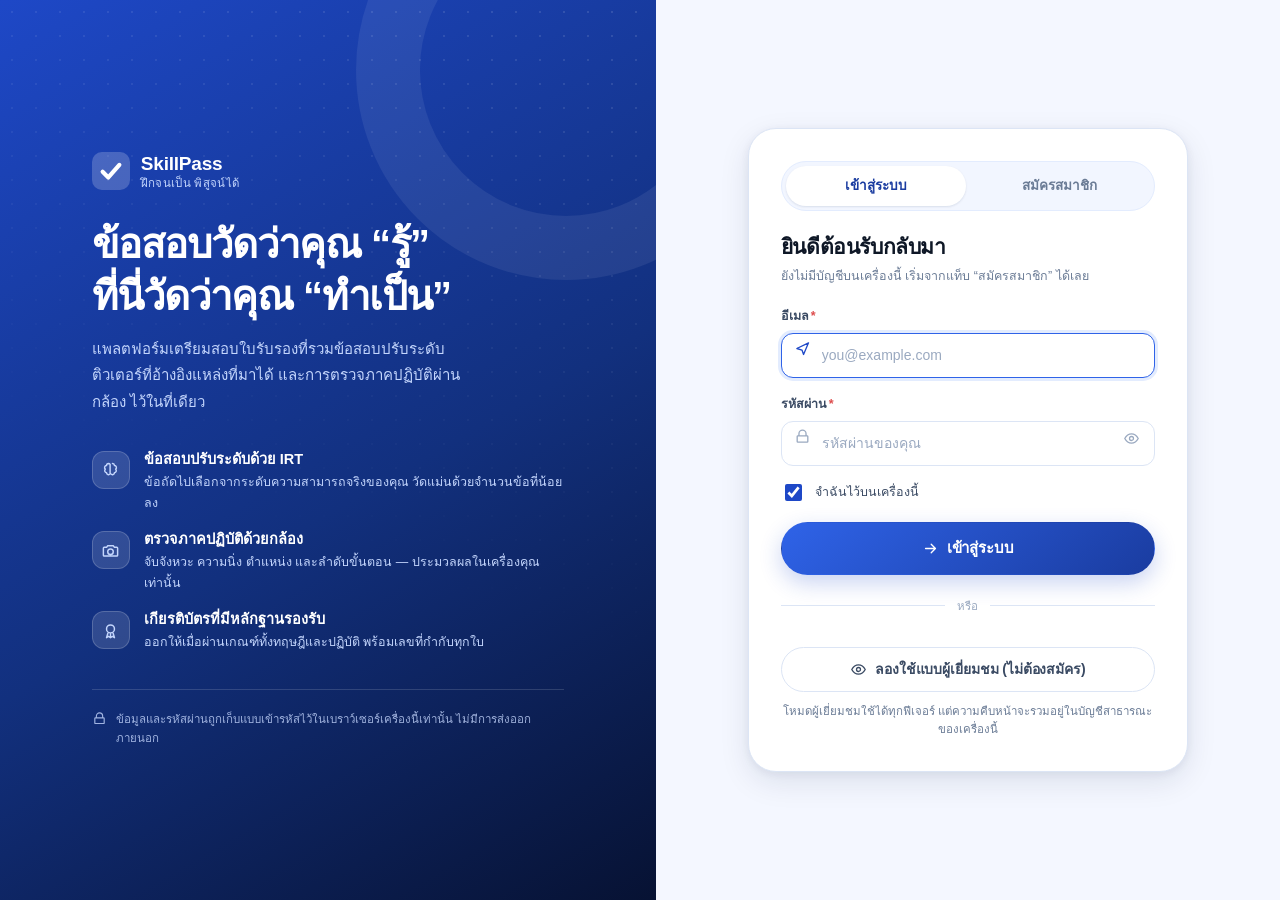
==== index.html @ 14d0b8a8 "SkillPass — แพลตฟอร์มเตรียมสอบใบรับรองมาตรฐานฝีมือแรงงาน ต้นแบบที่รันได้ทั้งระบบโดยไม่มี dependency " ====
<!DOCTYPE html>
<html lang="th">
<head>
<meta charset="utf-8">
<meta name="viewport" content="width=device-width, initial-scale=1, viewport-fit=cover">
<meta name="theme-color" content="#1E48C7">
<title>SkillPass — ฝึกจนเป็น พิสูจน์ได้</title>
<link rel="stylesheet" href="css/theme.css">
<link rel="stylesheet" href="css/components.css">
<link rel="icon" href="data:image/svg+xml,<svg xmlns='http://www.w3.org/2000/svg' viewBox='0 0 100 100'><rect width='100' height='100' rx='24' fill='%231E48C7'/><path d='M30 52l14 14 26-30' stroke='white' stroke-width='11' fill='none' stroke-linecap='round' stroke-linejoin='round'/></svg>">
</head>
<body>

<!-- ========== หน้าเข้าสู่ระบบ / สมัครสมาชิก (นอก app shell) ========== -->
<div id="auth-root" hidden></div>

<div id="app-shell" hidden>

  <!-- ========== Sidebar (desktop) ========== -->
  <aside id="sidebar">
    <div class="brand">
      <div class="brand-mark" aria-hidden="true">
        <svg viewBox="0 0 100 100"><rect width="100" height="100" rx="26" fill="currentColor"/><path d="M28 52l15 15 29-33" stroke="#fff" stroke-width="11" fill="none" stroke-linecap="round" stroke-linejoin="round"/></svg>
      </div>
      <div class="brand-text">
        <strong>SkillPass</strong>
        <span>ฝึกจนเป็น พิสูจน์ได้</span>
      </div>
    </div>

    <nav id="main-nav" aria-label="เมนูหลัก"></nav>

    <div class="sidebar-foot">
      <div id="role-switch" class="role-switch" role="group" aria-label="สลับมุมมอง"></div>
      <p class="sidebar-note">Prototype · ข้อมูลเก็บในเครื่องคุณเท่านั้น</p>
    </div>
  </aside>

  <!-- ========== Main ========== -->
  <div id="main-col">
    <header id="topbar">
      <button id="menu-btn" class="icon-btn" aria-label="เมนู">
        <svg viewBox="0 0 24 24" width="22" height="22"><path d="M4 7h16M4 12h16M4 17h16" stroke="currentColor" stroke-width="2" stroke-linecap="round"/></svg>
      </button>
      <div id="topbar-title">
        <h1 id="page-title">หน้าแรก</h1>
        <p id="page-sub"></p>
      </div>
      <div id="topbar-stats" class="topbar-stats"></div>

      <button id="ai-status" class="ai-status" data-state="checking" type="button"
        aria-label="กำลังตรวจสถานะ AI" title="คลิกเพื่อตรวจสถานะ AI ใหม่">
        <span class="ai-status-dot"></span>
        <span class="ai-status-label">กำลังตรวจ AI</span>
      </button>

      <div id="user-wrap">
        <button id="user-btn" aria-haspopup="menu" aria-expanded="false" aria-label="เมนูบัญชีผู้ใช้"></button>
        <div id="user-menu" role="menu"></div>
      </div>
    </header>

    <main id="view" tabindex="-1"></main>
  </div>

  <!-- ========== Bottom nav (mobile) ========== -->
  <nav id="bottom-nav" aria-label="เมนูหลัก (มือถือ)"></nav>

  <div id="scrim" hidden></div>
</div>

<div id="toast-host" aria-live="polite"></div>
<div id="modal-host"></div>

<!-- ตาข่ายรองรับ: ถ้าโมดูลโหลดไม่ได้ (เปิดผ่าน file:// หรือมี error ตอนบูต)
     ทั้ง shell และหน้าเข้าสู่ระบบจะถูกซ่อนอยู่ ผู้ใช้จะเห็นหน้าขาวโดยไม่รู้สาเหตุ -->
<div id="boot-error" hidden>
  <div>
    <h1>เปิดแอปไม่สำเร็จ</h1>
    <p id="boot-error-msg"></p>
    <p class="hint" id="boot-error-hint"></p>
    <button id="boot-retry" type="button">ลองใหม่</button>
  </div>
</div>
<script>
(function(){
  var shown = false;

  /* สาเหตุที่ทำให้จอนี้ขึ้นมีหลายแบบ และแก้คนละวิธี จึงต้องแยกให้ผู้ใช้รู้ว่าต้องทำอะไร
     - เปิดผ่าน file://  → ต้องเปิดผ่านเซิร์ฟเวอร์
     - เปิดผ่าน http(s) แต่โหลดไฟล์ไม่ได้ → เซิร์ฟเวอร์ปิด หรือลิงก์แชร์หมดอายุ
       (URL ของ Cloudflare quick tunnel เปลี่ยนใหม่ทุกครั้งที่เปิด ลิงก์เดิมจะตาย)   */
  function hintFor(){
    if (location.protocol === 'file:')
      return 'แอปนี้ใช้ ES modules จึงต้องเปิดผ่านเซิร์ฟเวอร์ ไม่ใช่ดับเบิลคลิกไฟล์ ' +
             '— รัน python serve.py ในโฟลเดอร์โปรเจกต์ แล้วเปิดลิงก์ที่ขึ้นในหน้าต่างคำสั่ง';

    if (/trycloudflare\.com$/.test(location.hostname))
      return 'ลิงก์แชร์นี้อาจหมดอายุแล้ว — URL ของ quick tunnel จะเปลี่ยนใหม่ทุกครั้งที่เปิดเซิร์ฟเวอร์ ' +
             'ขอลิงก์ใหม่จากผู้ที่แชร์ให้ หรือถ้าเป็นเครื่องคุณเอง ให้รัน start-shared.ps1 อีกครั้ง';

    return 'ต่อกับเซิร์ฟเวอร์ไม่ได้ — ตรวจว่า python serve.py ยังรันอยู่ ' +
           'แล้วกดลองใหม่ (ถ้าเพิ่งรีสตาร์ทเซิร์ฟเวอร์ รอสักครู่ก่อน)';
  }

  function fail(msg){
    if (shown) return;
    shown = true;
    document.getElementById('boot-error-msg').textContent = msg || '';
    document.getElementById('boot-error-hint').textContent = hintFor();
    document.getElementById('boot-error').hidden = false;
  }

  document.getElementById('boot-retry').addEventListener('click', function(){
    location.reload();
  });

  window.addEventListener('error', function(e){
    if (e.target && e.target.tagName === 'SCRIPT') fail('โหลดไฟล์สคริปต์ไม่สำเร็จ');
    else if (e.message) fail(e.message);
  }, true);

  window.addEventListener('DOMContentLoaded', function(){
    setTimeout(function(){
      var shell = document.getElementById('app-shell');
      var auth  = document.getElementById('auth-root');
      if (shell.hidden && auth.hidden) fail('แอปไม่ตอบสนองภายในเวลาที่กำหนด');
    }, 2500);
  });
})();
</script>

<script type="module" src="js/app.js"></script>
</body>
</html>
---- css/theme.css ----
/* ============================================================
   SkillPass — theme.css
   Design tokens, reset, app shell, navigation, responsive rules.
   โทน: ฟ้า–ขาว (blue / white)
   ============================================================ */

:root{
  /* --- Brand blues --- */
  --blue-950:#071233;
  --blue-900:#0B1F52;
  --blue-800:#12307E;
  --blue-700:#1A3CA0;
  --blue-600:#1E48C7;   /* brand primary */
  --blue-500:#2F63E8;
  --blue-400:#5B8CF5;
  --blue-300:#93B4FA;
  --blue-200:#C4D6FD;
  --blue-100:#E3ECFE;
  --blue-50: #F2F6FF;

  /* --- Neutrals --- */
  --ink:   #0E1726;
  --ink-2: #3A4A63;
  --ink-3: #6B7C96;
  --ink-4: #9AA9C0;
  --line:  #DCE5F5;
  --line-soft:#EDF2FC;
  --surface:#FFFFFF;
  --surface-2:#F8FAFF;
  --bg:    #F4F7FF;

  /* --- Semantic --- */
  --cyan:  #0AA2C0;
  --cyan-soft:#E2F7FC;
  --ok:    #10A37F;
  --ok-soft:#E3F7F1;
  --warn:  #DE8C1F;
  --warn-soft:#FDF2E0;
  --bad:   #DD4B4B;
  --bad-soft:#FDECEC;
  --violet:#6A52D6;
  --violet-soft:#EEEAFC;

  /* --- Shape & depth --- */
  --r-xs:8px; --r-sm:12px; --r-md:16px; --r-lg:22px; --r-xl:28px; --r-pill:999px;
  --sh-1: 0 1px 2px rgba(14,32,73,.06), 0 1px 3px rgba(14,32,73,.05);
  --sh-2: 0 2px 6px rgba(14,32,73,.06), 0 8px 20px rgba(14,32,73,.06);
  --sh-3: 0 10px 30px rgba(14,32,73,.10), 0 2px 8px rgba(14,32,73,.06);
  --sh-blue: 0 8px 22px rgba(30,72,199,.24);

  /* --- Layout --- */
  --sidebar-w: 268px;
  --topbar-h: 68px;
  --bottomnav-h: 62px;
  --pad: clamp(16px, 3.2vw, 32px);

  /* --- Type --- */
  --font: "IBM Plex Sans Thai", "Noto Sans Thai", "Leelawadee UI", "Sarabun",
          -apple-system, BlinkMacSystemFont, "Segoe UI", Roboto, sans-serif;
  --font-num: "SF Mono", "JetBrains Mono", "Cascadia Mono", Consolas, monospace;
}

/* ------------------------------------------------------------ reset */
*,*::before,*::after{box-sizing:border-box}
html,body{height:100%}
body{
  margin:0;
  font-family:var(--font);
  font-size:15px;
  line-height:1.62;
  color:var(--ink);
  background:var(--bg);
  -webkit-font-smoothing:antialiased;
  -webkit-tap-highlight-color:transparent;
  overscroll-behavior-y:none;
}
h1,h2,h3,h4,p,ul,ol,figure{margin:0}
ul,ol{padding:0;list-style:none}
button,input,select,textarea{font:inherit;color:inherit}
button{cursor:pointer;background:none;border:0;padding:0}
a{color:var(--blue-600);text-decoration:none}
a:hover{text-decoration:underline}
img,svg,video,canvas{display:block;max-width:100%}

/* ตาข่ายรองรับสำหรับไอคอน: icon() สร้าง <svg viewBox="0 0 24 24"> โดยไม่ใส่ width/height
   ถ้าที่ใดลืมกำหนดขนาด SVG จะยืดเต็มพื้นที่ (เคยทำให้ลูกศรในการ์ด "สิ่งที่ควรทำต่อ"
   บานจนดันข้อความเหลือบรรทัดละคำ) — ประกาศไว้ต้นไฟล์เพื่อให้กฎเฉพาะที่ตามมาทับได้ */
svg[viewBox="0 0 24 24"]{width:20px;height:20px;flex:none}
:focus-visible{outline:3px solid var(--blue-300);outline-offset:2px;border-radius:6px}
::selection{background:var(--blue-200)}

/* thin scrollbars */
*::-webkit-scrollbar{width:10px;height:10px}
*::-webkit-scrollbar-thumb{background:var(--blue-200);border-radius:99px;border:3px solid transparent;background-clip:content-box}
*::-webkit-scrollbar-thumb:hover{background:var(--blue-300);background-clip:content-box}
*::-webkit-scrollbar-track{background:transparent}

/* ------------------------------------------------------------ shell */
#app-shell{
  display:grid;
  grid-template-columns:var(--sidebar-w) 1fr;
  min-height:100dvh;
}
#app-shell[hidden]{display:none}   /* [hidden] แพ้ display:grid ถ้าไม่ประกาศทับ */

/* ---------- sidebar ---------- */
#sidebar{
  position:sticky; top:0; height:100dvh;
  display:flex; flex-direction:column;
  background:linear-gradient(178deg,var(--blue-700) 0%,var(--blue-800) 48%,var(--blue-900) 100%);
  color:#fff;
  padding:20px 14px 16px;
  /* ต้องสูงกว่า #bottom-nav (45) ไม่งั้นบนมือถือแถบล่างจะทับส่วนท้ายของลิ้นชัก
     ซึ่งเป็นที่อยู่ของปุ่มสลับ ผู้เรียน/ครู จนกดไม่ได้ */
  z-index:50;
}
#sidebar::after{ /* subtle dotted texture like the deck */
  content:""; position:absolute; inset:0; pointer-events:none; opacity:.16;
  background-image:radial-gradient(rgba(255,255,255,.55) 1px, transparent 1px);
  background-size:22px 22px;
  mask-image:linear-gradient(200deg,#000 0%,transparent 46%);
  -webkit-mask-image:linear-gradient(200deg,#000 0%,transparent 46%);
}
.brand{display:flex;align-items:center;gap:11px;padding:6px 10px 22px;position:relative;z-index:1}
.brand-mark{width:38px;height:38px;color:rgba(255,255,255,.16);flex:none}
.brand-mark svg{width:100%;height:100%}
.brand-text{display:flex;flex-direction:column;line-height:1.25}
.brand-text strong{font-size:19px;letter-spacing:-.2px}
.brand-text span{font-size:11.5px;color:var(--blue-200);letter-spacing:.3px}

#main-nav{display:flex;flex-direction:column;gap:2px;overflow-y:auto;flex:1;position:relative;z-index:1}
.nav-group{font-size:10.5px;letter-spacing:1.1px;text-transform:uppercase;color:rgba(196,214,253,.72);padding:16px 12px 6px;font-weight:600}
.nav-item{
  display:flex;align-items:center;gap:11px;
  padding:9.5px 12px;border-radius:var(--r-sm);
  color:rgba(255,255,255,.82);font-size:14.5px;font-weight:500;
  transition:background .14s ease,color .14s ease;
  text-align:left;width:100%;
}
.nav-item:hover{background:rgba(255,255,255,.09);color:#fff;text-decoration:none}
.nav-item[aria-current="page"]{background:#fff;color:var(--blue-700);font-weight:600;box-shadow:var(--sh-2)}
.nav-item svg{width:19px;height:19px;flex:none;opacity:.92}
.nav-item .nav-badge{
  margin-left:auto;font-size:10.5px;font-weight:700;padding:1px 7px;border-radius:var(--r-pill);
  background:var(--cyan);color:#04333d;letter-spacing:.2px;
}
.nav-item[aria-current="page"] .nav-badge{background:var(--blue-100);color:var(--blue-700)}

.sidebar-foot{
  position:relative;z-index:1;padding-top:12px;margin-top:8px;
  padding-bottom:env(safe-area-inset-bottom);
  border-top:1px solid rgba(255,255,255,.14);
}
.role-switch{display:flex;background:rgba(255,255,255,.12);border-radius:var(--r-pill);padding:3px;gap:2px}
.role-switch button{
  flex:1;padding:6px 8px;border-radius:var(--r-pill);font-size:12.5px;font-weight:600;
  color:rgba(255,255,255,.78);transition:.15s;
}
.role-switch button[aria-pressed="true"]{background:#fff;color:var(--blue-700)}
.sidebar-note{font-size:10.5px;color:rgba(196,214,253,.66);text-align:center;padding-top:10px;line-height:1.5}

/* ---------- main column ---------- */
#main-col{display:flex;flex-direction:column;min-width:0}

#topbar{
  position:sticky;top:0;z-index:30;
  min-height:var(--topbar-h);
  display:flex;align-items:center;gap:14px;
  padding:12px var(--pad);
  background:rgba(255,255,255,.86);
  backdrop-filter:saturate(180%) blur(14px);
  -webkit-backdrop-filter:saturate(180%) blur(14px);
  border-bottom:1px solid var(--line);
}
#topbar-title{min-width:0;flex:1}
#page-title{font-size:clamp(18px,2.4vw,23px);font-weight:700;letter-spacing:-.3px;line-height:1.3;
  white-space:nowrap;overflow:hidden;text-overflow:ellipsis}
#page-sub{font-size:12.5px;color:var(--ink-3);line-height:1.35;
  white-space:nowrap;overflow:hidden;text-overflow:ellipsis}
#page-sub:empty{display:none}

.topbar-stats{display:flex;align-items:center;gap:8px;flex:none}
.stat-chip{
  display:flex;align-items:center;gap:6px;
  padding:6px 12px;border-radius:var(--r-pill);
  background:var(--blue-50);border:1px solid var(--blue-100);
  font-size:13px;font-weight:600;color:var(--blue-700);white-space:nowrap;
}
.stat-chip svg{width:15px;height:15px}
.stat-chip.flame{background:var(--warn-soft);border-color:#F6E0BD;color:#9A5E08}
.stat-chip.xp{background:var(--violet-soft);border-color:#DCD4F8;color:#4A35A8}

.ai-status{
  display:flex;align-items:center;gap:7px;flex:none;
  padding:6px 11px;border:1px solid var(--line);border-radius:var(--r-pill);
  background:var(--surface);color:var(--ink-3);font-size:12px;font-weight:700;
  white-space:nowrap;transition:.16s;
}
.ai-status:hover{border-color:var(--blue-300);background:var(--blue-50)}
.ai-status:disabled{cursor:wait;opacity:.72}
.ai-status-dot{width:8px;height:8px;border-radius:50%;background:var(--ink-4);box-shadow:0 0 0 3px var(--surface-2)}
.ai-status[data-state="ready"]{color:#08765B;border-color:#BFE9DC;background:var(--ok-soft)}
.ai-status[data-state="ready"] .ai-status-dot{background:var(--ok);box-shadow:0 0 0 3px rgba(18,168,129,.14)}
.ai-status[data-state="local"]{color:#8A5A10;border-color:#F0DBB8;background:var(--warn-soft)}
.ai-status[data-state="local"] .ai-status-dot{background:var(--warn);box-shadow:0 0 0 3px rgba(216,145,31,.14)}
.ai-status[data-state="checking"] .ai-status-dot{animation:pulse 1.25s infinite}

.icon-btn{
  width:40px;height:40px;flex:none;display:none;place-items:center;
  border-radius:var(--r-sm);color:var(--ink-2);
}
.icon-btn:hover{background:var(--blue-50);color:var(--blue-600)}

/* ---------- user menu ---------- */
#user-wrap{position:relative;flex:none}
#user-btn{
  display:flex;align-items:center;gap:8px;padding:4px 10px 4px 4px;
  border-radius:var(--r-pill);border:1px solid var(--line);background:var(--surface);
  color:var(--ink);font-size:13.5px;font-weight:600;transition:.15s;max-width:210px;
}
#user-btn:hover{border-color:var(--blue-300);background:var(--blue-50)}
#user-btn .ub-name{overflow:hidden;text-overflow:ellipsis;white-space:nowrap}
#user-btn svg{width:15px;height:15px;color:var(--ink-4);flex:none}
#user-btn .avatar{flex:none}
#user-wrap[data-open] #user-btn{border-color:var(--blue-500);background:var(--blue-50)}

#user-menu{
  position:absolute;right:0;top:calc(100% + 8px);width:262px;z-index:60;
  background:var(--surface);border:1px solid var(--line);border-radius:var(--r-md);
  box-shadow:var(--sh-3);padding:7px;
  opacity:0;visibility:hidden;transform:translateY(-6px);
  transition:opacity .16s ease,transform .16s ease,visibility .16s;
}
#user-wrap[data-open] #user-menu{opacity:1;visibility:visible;transform:none}
.um-head{display:flex;align-items:center;gap:11px;padding:10px 11px 12px;border-bottom:1px solid var(--line-soft);margin-bottom:6px}
.um-head b{display:block;font-size:14px;line-height:1.35;overflow:hidden;text-overflow:ellipsis;white-space:nowrap}
.um-head span{display:block;font-size:11.5px;color:var(--ink-3);overflow:hidden;text-overflow:ellipsis;white-space:nowrap}
.um-item{
  display:flex;align-items:center;gap:10px;width:100%;text-align:left;
  padding:9px 11px;border-radius:var(--r-sm);
  font-size:13.5px;font-weight:500;color:var(--ink-2);transition:.13s;
}
.um-item:hover{background:var(--blue-50);color:var(--blue-700);text-decoration:none}
.um-item svg{width:17px;height:17px;flex:none;opacity:.8}
.um-item.danger{color:var(--bad)}
.um-item.danger:hover{background:var(--bad-soft);color:#B32B2B}
.um-count{margin-left:auto;font-size:11px;font-weight:700;padding:1px 8px;border-radius:var(--r-pill);
  background:var(--blue-100);color:var(--blue-700)}
.um-sep{height:1px;background:var(--line-soft);margin:6px 4px}

/* ============================================================
   หน้าเข้าสู่ระบบ / สมัครสมาชิก
   ============================================================ */
#auth-root[hidden]{display:none}
.auth-wrap{
  display:grid;grid-template-columns:minmax(0,1.05fr) minmax(0,1fr);
  min-height:100dvh;background:var(--bg);
}

.auth-brand{
  position:relative;overflow:hidden;color:#fff;display:flex;align-items:center;
  background:linear-gradient(150deg,var(--blue-600) 0%,var(--blue-800) 55%,var(--blue-950) 100%);
}
.auth-brand::before{
  content:"";position:absolute;right:-120px;top:-140px;width:420px;height:420px;border-radius:50%;
  border:64px solid rgba(255,255,255,.07);
}
.auth-brand::after{
  content:"";position:absolute;inset:0;pointer-events:none;opacity:.2;
  background-image:radial-gradient(rgba(255,255,255,.6) 1px,transparent 1px);
  background-size:24px 24px;
  mask-image:linear-gradient(200deg,#000 0%,transparent 60%);
  -webkit-mask-image:linear-gradient(200deg,#000 0%,transparent 60%);
}
.auth-brand-inner{position:relative;z-index:1;padding:clamp(32px,5vw,64px);max-width:600px;margin-inline:auto;width:100%}
.auth-brand .brand-mark{color:rgba(255,255,255,.2)}
.auth-brand h1{font-size:clamp(26px,3.4vw,40px);font-weight:700;letter-spacing:-1px;line-height:1.3}
.auth-lead{color:var(--blue-200);font-size:15px;line-height:1.75;margin-top:14px;max-width:46ch}

.auth-points{display:flex;flex-direction:column;gap:16px;margin-top:34px}
.auth-points li{display:flex;gap:14px;align-items:flex-start}
.auth-points .ap-ico{
  width:38px;height:38px;flex:none;border-radius:12px;display:grid;place-items:center;
  background:rgba(255,255,255,.13);border:1px solid rgba(255,255,255,.18);
}
.auth-points .ap-ico svg{width:19px;height:19px}
.auth-points b{display:block;font-size:14.5px;font-weight:600;line-height:1.45}
.auth-points span{display:block;font-size:12.5px;color:var(--blue-200);line-height:1.65;margin-top:2px}
.auth-foot{
  display:flex;gap:9px;align-items:flex-start;margin-top:36px;padding-top:20px;
  border-top:1px solid rgba(255,255,255,.14);
  font-size:11.5px;color:rgba(196,214,253,.8);line-height:1.65;
}
.auth-foot svg{width:15px;height:15px;flex:none;margin-top:1px}

.auth-panel{display:grid;place-items:center;padding:clamp(24px,4vw,48px) clamp(18px,4vw,44px);overflow-y:auto}
.auth-card{
  width:min(440px,100%);background:var(--surface);border:1px solid var(--line);
  border-radius:var(--r-xl);box-shadow:var(--sh-3);padding:clamp(22px,3vw,32px);
}
.auth-tabs{display:flex;background:var(--blue-50);border:1px solid var(--blue-100);border-radius:var(--r-pill);padding:4px;gap:3px;margin-bottom:22px}
.auth-tabs button{
  flex:1;padding:9px 10px;border-radius:var(--r-pill);
  font-size:13.5px;font-weight:600;color:var(--ink-3);transition:.16s;
}
.auth-tabs button[aria-selected="true"]{background:var(--surface);color:var(--blue-700);box-shadow:var(--sh-1)}
.auth-card h2{font-size:21px;font-weight:700;letter-spacing:-.4px;line-height:1.35}
.auth-sub{font-size:12.5px;color:var(--ink-3);line-height:1.6;margin:5px 0 20px}
.auth-error{
  display:flex;align-items:center;gap:8px;margin:14px 0 0;padding:10px 14px;
  background:var(--bad-soft);border:1px solid #F6D0D0;border-radius:var(--r-sm);
  color:#B32B2B;font-size:12.5px;font-weight:600;line-height:1.55;
  animation:viewIn .2s ease;
}
.auth-error[hidden]{display:none}
.auth-card .btn-block{margin-top:18px}
.auth-or{display:flex;align-items:center;gap:12px;margin:22px 0 14px;color:var(--ink-4);font-size:11.5px}
.auth-or::before,.auth-or::after{content:"";flex:1;height:1px;background:var(--line)}

@media (max-width: 900px){
  .auth-wrap{grid-template-columns:1fr}
  .auth-brand{min-height:auto}
  .auth-brand-inner{padding:30px 24px 34px}
  .auth-brand h1{font-size:26px}
  .auth-points{gap:12px;margin-top:24px}
  .auth-points li:nth-child(n+3){display:none}
  .auth-foot{margin-top:24px;padding-top:16px}
  .auth-panel{padding:24px 18px 44px}
}
@media (max-width: 560px){
  .auth-lead{font-size:13.5px}
  .auth-points{display:none}
  .auth-card{border:0;box-shadow:none;padding:22px 4px;background:transparent}
}

#view{
  flex:1;padding:var(--pad);
  padding-bottom:calc(var(--pad) + env(safe-area-inset-bottom));
  max-width:1240px;width:100%;margin:0 auto;
  animation:viewIn .26s cubic-bezier(.2,.7,.3,1);
}
@keyframes viewIn{from{opacity:0;transform:translateY(8px)}to{opacity:1;transform:none}}

/* ---------- bottom nav (mobile) ---------- */
#bottom-nav{
  display:none;
  position:fixed;left:0;right:0;bottom:0;z-index:45;
  height:calc(var(--bottomnav-h) + env(safe-area-inset-bottom));
  padding-bottom:env(safe-area-inset-bottom);
  background:rgba(255,255,255,.94);
  backdrop-filter:saturate(180%) blur(16px);
  -webkit-backdrop-filter:saturate(180%) blur(16px);
  border-top:1px solid var(--line);
}
#bottom-nav .bn-row{display:flex;height:var(--bottomnav-h)}
.bn-item{
  flex:1;min-width:0;display:flex;flex-direction:column;align-items:center;justify-content:center;gap:3px;
  color:var(--ink-4);font-size:10.5px;font-weight:600;position:relative;padding:0 3px;
}
.bn-item:hover{text-decoration:none}
/* ป้ายยาว (เช่น "เกียรติบัตร") ต้องไม่ดันช่องอื่นให้แคบลง */
.bn-item span{max-width:100%;overflow:hidden;text-overflow:ellipsis;white-space:nowrap}
.bn-item svg{width:22px;height:22px}
@media (max-width:380px){.bn-item{font-size:9.5px;letter-spacing:-.2px}}
.bn-item[aria-current="page"]{color:var(--blue-600)}
.bn-item[aria-current="page"]::before{
  content:"";position:absolute;top:0;left:50%;transform:translateX(-50%);
  width:26px;height:3px;border-radius:0 0 4px 4px;background:var(--blue-600);
}
.bn-item.bn-accent svg{
  width:40px;height:40px;padding:9px;border-radius:14px;margin-top:-14px;
  background:linear-gradient(140deg,var(--blue-500),var(--blue-700));
  color:#fff;box-shadow:var(--sh-blue);
}
.bn-item.bn-accent[aria-current="page"]::before{display:none}

/* ฉากหลังต้องคลุมแถบล่างด้วย ไม่งั้นเปิดลิ้นชักอยู่แต่ยังกดเมนูล่างทะลุได้ */
#scrim{
  position:fixed;inset:0;z-index:47;background:rgba(7,18,51,.42);
  backdrop-filter:blur(2px);animation:fade .2s ease;
}
@keyframes fade{from{opacity:0}to{opacity:1}}

/* ============================================================
   RESPONSIVE
   ============================================================ */
@media (max-width: 1000px){
  #app-shell{grid-template-columns:1fr}
  #sidebar{
    position:fixed;left:0;top:0;width:min(84vw,300px);
    transform:translateX(-102%);transition:transform .26s cubic-bezier(.2,.7,.3,1);
    box-shadow:var(--sh-3);
  }
  #app-shell[data-drawer="open"] #sidebar{transform:none}
  .icon-btn{display:grid}
  #bottom-nav{display:block}
  #view{padding-bottom:calc(var(--bottomnav-h) + 24px + env(safe-area-inset-bottom))}
  .topbar-stats .stat-chip span.lbl{display:none}
  .topbar-stats .stat-chip{padding:6px 10px}
}
@media (max-width: 860px){
  #user-btn .ub-name{display:none}
  #user-btn{padding:4px;gap:2px}
  #user-btn svg{display:none}
}
@media (max-width: 560px){
  body{font-size:14.5px}
  #topbar{padding:10px 16px;gap:10px}
  .topbar-stats .stat-chip.xp{display:none}
  .ai-status{padding:9px}
  .ai-status-label{display:none}
  #user-menu{width:min(272px,calc(100vw - 32px))}
}
@media (max-width: 420px){
  .topbar-stats .stat-chip:not(.flame){display:none}
}

@media (prefers-reduced-motion: reduce){
  *,*::before,*::after{animation-duration:.001ms !important;transition-duration:.001ms !important}
}

/* utility */
.u-hide{display:none !important}
.sr-only{position:absolute;width:1px;height:1px;padding:0;margin:-1px;overflow:hidden;clip:rect(0 0 0 0);white-space:nowrap;border:0}
---- css/components.css ----
/* ============================================================
   SkillPass — components.css
   Cards, buttons, charts, exam UI, camera lab, tutor, tables.
   ============================================================ */

/* ------------------------------------------------------------ primitives */
.card{
  background:var(--surface);
  border:1px solid var(--line);
  border-radius:var(--r-lg);
  box-shadow:var(--sh-1);
  padding:20px;
}
.card.pad-lg{padding:26px}
.card.flush{padding:0;overflow:hidden}
.card-head{display:flex;align-items:flex-start;gap:12px;margin-bottom:14px;flex-wrap:wrap}
.card-head h2{font-size:16.5px;font-weight:700;letter-spacing:-.2px;line-height:1.35}
.card-head p{font-size:12.5px;color:var(--ink-3);line-height:1.5}
.card-head .spacer{flex:1}
.card-head > div:not(.track-ico):not(.spacer){flex:1;min-width:min(100%,180px)}

.section-title{
  display:flex;align-items:center;gap:10px;
  font-size:13px;font-weight:700;color:var(--ink-2);
  letter-spacing:.4px;text-transform:uppercase;margin:6px 0 12px;
}
.section-title::after{content:"";flex:1;height:1px;background:var(--line)}

.grid{display:grid;gap:16px}
.g2{grid-template-columns:repeat(auto-fit,minmax(280px,1fr))}
.g3{grid-template-columns:repeat(auto-fit,minmax(230px,1fr))}
.g4{grid-template-columns:repeat(auto-fit,minmax(168px,1fr))}
/* เนื้อหาหลัก + คอลัมน์ข้าง — ยุบเป็นคอลัมน์เดียวบนจอแคบ
   (ก่อนหน้านี้เขียน 2 คอลัมน์ตายตัวใน inline style ทำให้หน้าล้นออกนอกจอมือถือ) */
.g-side{display:grid;gap:16px;align-items:start;grid-template-columns:minmax(0,1fr) minmax(270px,330px)}
@media (max-width:940px){.g-side{grid-template-columns:minmax(0,1fr)}}
.stack{display:flex;flex-direction:column;gap:16px}
.row{display:flex;align-items:center;gap:10px;flex-wrap:wrap}
.row.tight{gap:6px}
.spread{display:flex;align-items:center;justify-content:space-between;gap:12px}

.muted{color:var(--ink-3)}
.small{font-size:12.5px}
.tiny{font-size:11.5px}
.num{font-family:var(--font-num);font-variant-numeric:tabular-nums}

/* ------------------------------------------------------------ buttons */
.btn{
  display:inline-flex;align-items:center;justify-content:center;gap:8px;
  padding:10px 18px;border-radius:var(--r-pill);
  font-size:14px;font-weight:600;letter-spacing:-.1px;
  border:1px solid transparent;transition:.16s ease;white-space:nowrap;
}
.btn svg{width:17px;height:17px;flex:none}
.btn-primary{background:linear-gradient(140deg,var(--blue-500),var(--blue-700));color:#fff;box-shadow:var(--sh-blue)}
.btn-primary:hover{filter:brightness(1.08);transform:translateY(-1px)}
.btn-primary:active{transform:none;filter:brightness(.96)}
.btn-ghost{background:var(--surface);border-color:var(--line);color:var(--ink-2)}
.btn-ghost:hover{border-color:var(--blue-300);color:var(--blue-700);background:var(--blue-50)}
.btn-soft{background:var(--blue-50);color:var(--blue-700);border-color:var(--blue-100)}
.btn-soft:hover{background:var(--blue-100)}
.btn-danger{background:var(--bad-soft);color:#B32B2B;border-color:#F6D0D0}
.btn-danger:hover{background:#FBDDDD}
.btn-lg{padding:13px 24px;font-size:15px}
.btn-sm{padding:6px 13px;font-size:12.5px}
.btn-block{width:100%}
.btn:disabled{opacity:.45;cursor:not-allowed;transform:none !important;filter:none !important}

/* ------------------------------------------------------------ badges / pills */
.pill{
  display:inline-flex;align-items:center;gap:5px;
  padding:3px 10px;border-radius:var(--r-pill);
  font-size:11.5px;font-weight:600;letter-spacing:.1px;
  background:var(--blue-50);color:var(--blue-700);border:1px solid var(--blue-100);
}
.pill svg{width:13px;height:13px}
.pill.ok{background:var(--ok-soft);color:#0A7B5E;border-color:#C8EEE2}
.pill.warn{background:var(--warn-soft);color:#96600E;border-color:#F6E0BD}
.pill.bad{background:var(--bad-soft);color:#B32B2B;border-color:#F6D0D0}
.pill.cyan{background:var(--cyan-soft);color:#046D82;border-color:#BFEDF6}
.pill.violet{background:var(--violet-soft);color:#4A35A8;border-color:#DCD4F8}
.pill.plain{background:var(--surface-2);color:var(--ink-3);border-color:var(--line)}
.pill.ai-source{flex:none;font-size:10.5px;padding:3px 8px}
.pill.ai-source.ai{background:var(--violet-soft);color:#4A35A8;border-color:#DCD4F8}
.pill.ai-source.local{background:var(--surface-2);color:var(--ink-3);border-color:var(--line)}

/* ------------------------------------------------------------ hero */
.hero{
  position:relative;overflow:hidden;
  border-radius:var(--r-xl);
  background:linear-gradient(128deg,var(--blue-600) 0%,var(--blue-800) 62%,var(--blue-900) 100%);
  color:#fff;padding:clamp(22px,3.4vw,34px);
  box-shadow:var(--sh-3);
}
.hero::before{
  content:"";position:absolute;right:-70px;top:-90px;width:290px;height:290px;border-radius:50%;
  border:44px solid rgba(255,255,255,.10);
}
.hero::after{
  content:"";position:absolute;left:38%;bottom:-30px;width:200px;height:120px;opacity:.4;
  background-image:radial-gradient(rgba(255,255,255,.75) 1.4px,transparent 1.4px);
  background-size:20px 20px;
}
.hero > *{position:relative;z-index:1}
.hero h2{font-size:clamp(20px,3vw,27px);font-weight:700;letter-spacing:-.5px;line-height:1.35}
.hero p{color:var(--blue-200);font-size:14px;max-width:56ch;margin-top:6px}
.hero .btn-primary{background:#fff;color:var(--blue-700);box-shadow:0 6px 18px rgba(4,12,40,.28)}
.hero .btn-ghost{background:rgba(255,255,255,.12);border-color:rgba(255,255,255,.3);color:#fff}
.hero .btn-ghost:hover{background:rgba(255,255,255,.2);color:#fff}

/* ------------------------------------------------------------ stat tiles */
.tile{
  background:var(--surface);border:1px solid var(--line);border-radius:var(--r-md);
  padding:15px 16px;box-shadow:var(--sh-1);position:relative;overflow:hidden;
}
.tile .t-lbl{font-size:11.5px;color:var(--ink-3);font-weight:600;letter-spacing:.2px}
.tile .t-val{font-size:26px;font-weight:700;letter-spacing:-.8px;line-height:1.2;margin-top:2px}
.tile .t-sub{font-size:11.5px;color:var(--ink-4)}
.tile .t-ico{position:absolute;right:12px;top:12px;width:20px;height:20px;color:var(--blue-300)}

/* ------------------------------------------------------------ progress */
.bar{height:8px;border-radius:99px;background:var(--blue-100);overflow:hidden}
.bar > i{display:block;height:100%;border-radius:99px;background:linear-gradient(90deg,var(--blue-500),var(--blue-400));transition:width .5s cubic-bezier(.2,.7,.3,1)}
.bar.thin{height:5px}
.bar.ok > i{background:linear-gradient(90deg,var(--ok),#42C6A4)}
.bar.warn > i{background:linear-gradient(90deg,var(--warn),#F0B45E)}
.bar.bad > i{background:linear-gradient(90deg,var(--bad),#EE7B7B)}

.ring{position:relative;display:grid;place-items:center;flex:none}
.ring svg{transform:rotate(-90deg)}
.ring .ring-txt{position:absolute;text-align:center;line-height:1.15}
.ring .ring-txt b{font-size:22px;font-weight:700;letter-spacing:-.6px;display:block}
.ring .ring-txt span{font-size:10.5px;color:var(--ink-3)}

/* ------------------------------------------------------------ track cards */
.track-card{
  display:flex;flex-direction:column;gap:11px;
  background:var(--surface);border:1px solid var(--line);border-radius:var(--r-lg);
  padding:18px;box-shadow:var(--sh-1);transition:.18s ease;text-align:left;width:100%;
}
.track-card:hover{border-color:var(--blue-300);box-shadow:var(--sh-2);transform:translateY(-2px);text-decoration:none}
.track-ico{
  width:46px;height:46px;border-radius:14px;display:grid;place-items:center;
  background:var(--blue-50);color:var(--blue-600);flex:none;
}
.track-ico svg{width:24px;height:24px}
.track-card h3{font-size:15.5px;font-weight:700;letter-spacing:-.2px;line-height:1.35}
.track-card .t-cert{font-size:12px;color:var(--ink-3)}
.track-card.selected{border-color:var(--blue-600);box-shadow:0 0 0 3px var(--blue-100),var(--sh-2)}
/* การ์ดในกริดถูกยืดให้สูงเท่ากัน — ดันแถวป้ายลงไปชิดล่างเสมอ จะได้ไม่มีช่องว่างค้างใต้ป้าย */
.track-card > .row.tight:last-child{margin-top:auto}

/* ------------------------------------------------------------ exam */
.exam-wrap{max-width:820px;margin:0 auto;width:100%}
.exam-hud{
  display:flex;align-items:center;gap:14px;flex-wrap:wrap;
  background:var(--surface);border:1px solid var(--line);border-radius:var(--r-md);
  padding:12px 16px;box-shadow:var(--sh-1);margin-bottom:16px;
  position:sticky;top:calc(var(--topbar-h) + 6px);z-index:20;
}
.exam-hud .timer{font-family:var(--font-num);font-size:19px;font-weight:700;letter-spacing:-.5px}
.exam-hud .timer.low{color:var(--bad);animation:pulse 1s infinite}
@keyframes pulse{50%{opacity:.45}}

.q-stem{font-size:17px;line-height:1.7;font-weight:600;letter-spacing:-.2px}
.q-stem .code{font-family:var(--font-num);background:var(--blue-50);padding:1px 6px;border-radius:6px;font-size:.92em}

.choice{
  display:flex;align-items:flex-start;gap:12px;width:100%;text-align:left;
  padding:14px 16px;border:1.5px solid var(--line);border-radius:var(--r-md);
  background:var(--surface);transition:.15s ease;font-size:14.5px;line-height:1.6;
}
.choice:hover{border-color:var(--blue-400);background:var(--blue-50)}
.choice .key{
  width:26px;height:26px;flex:none;border-radius:8px;display:grid;place-items:center;
  background:var(--blue-50);color:var(--blue-700);font-weight:700;font-size:12.5px;
  border:1px solid var(--blue-100);
}
.choice[aria-pressed="true"]{border-color:var(--blue-600);background:var(--blue-50);box-shadow:0 0 0 3px var(--blue-100)}
.choice[aria-pressed="true"] .key{background:var(--blue-600);color:#fff;border-color:var(--blue-600)}
.choice.correct{border-color:var(--ok);background:var(--ok-soft)}
.choice.correct .key{background:var(--ok);color:#fff;border-color:var(--ok)}
.choice.wrong{border-color:var(--bad);background:var(--bad-soft)}
.choice.wrong .key{background:var(--bad);color:#fff;border-color:var(--bad)}
.choice:disabled{cursor:default;opacity:1}

.num-input{
  width:100%;padding:13px 16px;border:1.5px solid var(--line);border-radius:var(--r-md);
  font-family:var(--font-num);font-size:17px;background:var(--surface);transition:.15s;
}
.num-input:focus{border-color:var(--blue-500);outline:none;box-shadow:0 0 0 3px var(--blue-100)}

.order-item{
  display:flex;align-items:center;gap:11px;padding:11px 14px;
  border:1.5px solid var(--line);border-radius:var(--r-sm);background:var(--surface);
  font-size:14px;
}
.order-item .ord-n{width:24px;height:24px;border-radius:7px;background:var(--blue-600);color:#fff;
  display:grid;place-items:center;font-size:12px;font-weight:700;flex:none}
.order-item .ord-btns{margin-left:auto;display:flex;gap:4px}
.order-item .ord-btns button{width:28px;height:28px;border-radius:8px;background:var(--blue-50);
  color:var(--blue-700);display:grid;place-items:center}
.order-item .ord-btns button:hover{background:var(--blue-100)}

.explain{
  border-left:3px solid var(--blue-500);background:var(--blue-50);
  border-radius:0 var(--r-md) var(--r-md) 0;padding:15px 18px;margin-top:14px;
  animation:viewIn .3s ease;
}
.explain h4{font-size:13.5px;font-weight:700;color:var(--blue-800);margin-bottom:8px;display:flex;align-items:center;gap:7px}
.explain h4 svg{width:16px;height:16px}
.explain .steps{counter-reset:s;display:flex;flex-direction:column;gap:8px;margin:8px 0}
.explain .steps li{counter-increment:s;display:flex;gap:10px;font-size:13.5px;line-height:1.65}
.explain .steps li::before{
  content:counter(s);flex:none;width:21px;height:21px;border-radius:7px;margin-top:2px;
  background:var(--blue-600);color:#fff;display:grid;place-items:center;font-size:11px;font-weight:700;
}
.src-chip{
  display:inline-flex;align-items:center;gap:5px;font-size:11px;padding:2px 9px;
  background:var(--surface);border:1px solid var(--blue-200);border-radius:var(--r-pill);
  color:var(--blue-700);font-weight:600;
}
.src-chip svg{width:11px;height:11px}

/* ------------------------------------------------------------ camera lab */
.lab-grid{display:grid;grid-template-columns:minmax(0,1.55fr) minmax(280px,1fr);gap:16px;align-items:start}
@media (max-width:900px){.lab-grid{grid-template-columns:1fr}}

.cam-stage{
  position:relative;background:var(--blue-950);border-radius:var(--r-lg);overflow:hidden;
  aspect-ratio:4/3;box-shadow:var(--sh-3);display:grid;place-items:center;
}
.cam-stage video{position:absolute;inset:0;width:100%;height:100%;object-fit:cover;transform:scaleX(-1)}
.cam-stage canvas.overlay{position:absolute;inset:0;width:100%;height:100%}
.cam-placeholder{color:var(--blue-300);text-align:center;padding:26px;z-index:1;max-width:44ch}
.cam-placeholder > svg{width:46px;height:46px;margin:0 auto 12px;opacity:.6}
.cam-placeholder h3{color:#fff;font-size:16px;margin-bottom:6px}
.cam-placeholder p{font-size:13px;line-height:1.6}

.cam-hud{
  position:absolute;left:12px;right:12px;top:12px;z-index:3;
  display:flex;gap:8px;flex-wrap:wrap;pointer-events:none;
}
.cam-hud .hud-chip{
  background:rgba(7,18,51,.68);backdrop-filter:blur(8px);-webkit-backdrop-filter:blur(8px);
  color:#fff;border-radius:var(--r-pill);padding:5px 12px;font-size:12px;font-weight:600;
  display:flex;align-items:center;gap:6px;border:1px solid rgba(255,255,255,.16);
}
.cam-hud .hud-chip b{font-family:var(--font-num);font-size:14px}
.cam-hud .hud-chip.live{background:rgba(221,75,75,.9)}
.cam-hud .hud-chip.good{background:rgba(16,163,127,.9)}
.cam-hud .hud-chip.warn{background:rgba(222,140,31,.92)}

.cam-cue{
  position:absolute;left:50%;bottom:74px;transform:translateX(-50%);z-index:3;
  background:rgba(7,18,51,.76);backdrop-filter:blur(8px);-webkit-backdrop-filter:blur(8px);
  color:#fff;padding:9px 20px;border-radius:var(--r-pill);font-size:14px;font-weight:600;
  border:1px solid rgba(255,255,255,.18);text-align:center;max-width:88%;
  animation:viewIn .25s ease;
}
.cam-cue.good{background:rgba(16,163,127,.92)}
.cam-cue.bad{background:rgba(221,75,75,.92)}

.cam-bar{
  position:absolute;left:12px;right:12px;bottom:12px;z-index:3;
  display:flex;align-items:center;gap:9px;
}
.cam-bar .cbtn{
  flex:1;padding:11px;border-radius:var(--r-pill);font-size:13.5px;font-weight:600;
  background:rgba(255,255,255,.94);color:var(--blue-800);
  display:flex;align-items:center;justify-content:center;gap:7px;
}
.cam-bar .cbtn.rec{background:var(--bad);color:#fff}
.cam-bar .cbtn svg{width:17px;height:17px}

.metronome{
  display:flex;align-items:center;gap:12px;padding:12px 15px;border-radius:var(--r-md);
  background:var(--blue-50);border:1px solid var(--blue-100);
}
.metronome .dot{width:14px;height:14px;border-radius:50%;background:var(--blue-300);transition:.1s;flex:none}
.metronome .dot.on{background:var(--blue-600);transform:scale(1.5);box-shadow:0 0 0 6px rgba(30,72,199,.15)}

.step-list{display:flex;flex-direction:column;gap:2px}
.step-row{
  display:flex;align-items:flex-start;gap:11px;padding:10px 12px;border-radius:var(--r-sm);
  font-size:13.5px;line-height:1.55;transition:.2s;border:1px solid transparent;
}
.step-row .st-mark{
  width:23px;height:23px;border-radius:50%;flex:none;display:grid;place-items:center;margin-top:1px;
  border:2px solid var(--line);color:var(--ink-4);font-size:11px;font-weight:700;background:var(--surface);
}
.step-row .st-mark svg{width:13px;height:13px}
.step-row.active{background:var(--blue-50);border-color:var(--blue-200)}
.step-row.active .st-mark{border-color:var(--blue-600);color:var(--blue-600);animation:pulse 1.4s infinite}
.step-row.done{color:var(--ink-3)}
.step-row.done .st-mark{background:var(--ok);border-color:var(--ok);color:#fff}
.step-row.fail .st-mark{background:var(--bad);border-color:var(--bad);color:#fff}

.rubric-row{display:flex;align-items:center;gap:11px;padding:9px 0;border-bottom:1px dashed var(--line-soft)}
.rubric-row:last-child{border-bottom:0}
.rubric-row .r-name{flex:1;font-size:13.5px}
.rubric-row .r-score{font-family:var(--font-num);font-weight:700;font-size:14px;min-width:56px;text-align:right}

/* ------------------------------------------------------------ tutor chat */
.chat-scroll{
  display:flex;flex-direction:column;gap:14px;padding:20px;
  min-height:340px;max-height:min(58vh,520px);overflow-y:auto;
  background:linear-gradient(180deg,var(--surface-2),var(--surface));
}
.msg{display:flex;gap:11px;max-width:min(92%,660px);animation:viewIn .25s ease}
.msg .av{width:32px;height:32px;border-radius:10px;flex:none;display:grid;place-items:center;
  background:linear-gradient(140deg,var(--blue-500),var(--blue-700));color:#fff}
.msg .av svg{width:17px;height:17px}
.msg .bub{
  background:var(--surface);border:1px solid var(--line);border-radius:4px 16px 16px 16px;
  padding:13px 16px;font-size:14px;line-height:1.7;box-shadow:var(--sh-1);
}
.msg.me{align-self:flex-end;flex-direction:row-reverse}
.msg.me .av{background:var(--blue-100);color:var(--blue-700)}
.msg.me .bub{background:var(--blue-600);color:#fff;border-color:var(--blue-600);border-radius:16px 4px 16px 16px}
.msg .bub .sources{display:flex;flex-wrap:wrap;gap:6px;margin-top:11px;padding-top:11px;border-top:1px dashed var(--line)}
.msg .bub h5{font-size:13px;font-weight:700;margin:10px 0 5px;color:var(--blue-800)}
.msg .bub ul.b{display:flex;flex-direction:column;gap:5px;margin:6px 0}
.msg .bub ul.b li{padding-left:16px;position:relative}
.msg .bub ul.b li::before{content:"";position:absolute;left:3px;top:9px;width:5px;height:5px;border-radius:50%;background:var(--blue-400)}

.typing{display:flex;gap:4px;padding:4px 0}
.typing i{width:7px;height:7px;border-radius:50%;background:var(--blue-300);animation:bounce 1.1s infinite}
.typing i:nth-child(2){animation-delay:.15s}
.typing i:nth-child(3){animation-delay:.3s}
@keyframes bounce{0%,60%,100%{transform:none;opacity:.5}30%{transform:translateY(-5px);opacity:1}}

.composer{display:flex;gap:9px;padding:14px;border-top:1px solid var(--line);background:var(--surface)}
.composer input{
  flex:1;padding:11px 16px;border:1.5px solid var(--line);border-radius:var(--r-pill);
  background:var(--surface-2);font-size:14px;transition:.15s;min-width:0;
}
.composer input:focus{border-color:var(--blue-500);outline:none;background:#fff;box-shadow:0 0 0 3px var(--blue-100)}
.composer .send{width:44px;height:44px;flex:none;border-radius:50%;display:grid;place-items:center;
  background:linear-gradient(140deg,var(--blue-500),var(--blue-700));color:#fff;box-shadow:var(--sh-blue)}
.composer .send:disabled{opacity:.4;box-shadow:none}

/* แถบเลือกห้องแชท (แยกประวัติตามเส้นทาง) */
.tutor-bar{
  display:flex;align-items:flex-end;gap:14px;flex-wrap:wrap;
  padding:14px 16px;border-radius:var(--r-md);
  background:var(--surface);border:1px solid var(--line);box-shadow:var(--sh-1);
}
.tutor-bar .field{flex:1;min-width:min(100%,240px);margin-bottom:0}
.tutor-bar-actions{display:flex;align-items:center;gap:9px;flex-wrap:wrap;padding-bottom:2px}

.chat-hint{
  display:flex;align-items:center;justify-content:center;gap:8px;
  padding:22px 16px;font-size:12.5px;color:var(--ink-4);text-align:center;line-height:1.6;
}
.chat-hint svg{width:15px;height:15px;flex:none;opacity:.7}

.suggest-row{display:flex;gap:8px;overflow-x:auto;padding:12px 14px 0;scrollbar-width:none}
.suggest-row::-webkit-scrollbar{display:none}
.suggest-row button{
  white-space:nowrap;padding:6px 14px;border-radius:var(--r-pill);font-size:12.5px;font-weight:600;
  background:var(--blue-50);color:var(--blue-700);border:1px solid var(--blue-100);
}
.suggest-row button:hover{background:var(--blue-100)}

/* ------------------------------------------------------------ quests / feed */
.quest{
  display:flex;align-items:center;gap:13px;padding:13px 15px;border-radius:var(--r-md);
  border:1px solid var(--line);background:var(--surface);transition:.16s;
}
.quest:hover{border-color:var(--blue-300);background:var(--blue-50)}
.quest.done{opacity:.62;background:var(--ok-soft);border-color:#C8EEE2}
/* .q-ico ต้องเป็นคลาสอิสระ ไม่ผูกกับ .quest — ถูกใช้เป็นแบดจ์ตัวเลขและไอคอน
   นอกการ์ดด้วย (แผนติว, หน้าอธิบายเอนจิน) ถ้าผูกไว้ ตัวเลขจะไม่ถูกจัดกึ่งกลาง */
.q-ico{
  width:38px;height:38px;border-radius:12px;display:grid;place-items:center;flex:none;
  background:var(--blue-50);color:var(--blue-600);
  font-weight:700;line-height:1;text-align:center;
}
.q-ico svg{width:19px;height:19px}
.quest.done .q-ico{background:var(--ok);color:#fff}
.quest .q-body{flex:1;min-width:0}
.quest .q-body b{font-size:14px;font-weight:600;display:block;line-height:1.4}
.quest .q-body span{font-size:12px;color:var(--ink-3);display:block;line-height:1.55}
.quest .q-xp{font-size:12px;font-weight:700;color:var(--violet);white-space:nowrap}
/* ลูกศรท้ายการ์ด (เป็นลูกโดยตรงของ flex container จึงต้องล็อกขนาดเอง) */
.quest > svg{width:18px;height:18px;flex:none;color:var(--ink-4)}
a.quest:hover{text-decoration:none}
a.quest:hover > svg{color:var(--blue-600)}

/* ---------- แผนติวเฉพาะจุด ---------- */
.plan-card{border:1px solid var(--line);border-radius:var(--r-md);padding:16px;background:var(--surface-2)}
.plan-head{display:flex;align-items:center;gap:11px;flex-wrap:wrap;margin-bottom:12px}
.plan-n{width:30px;height:30px;border-radius:9px;background:var(--blue-600);color:#fff;font-size:13px}
.plan-title{flex:1;min-width:0}          /* min-width:0 ให้ชื่อยาวตัดคำแทนการดันบล็อกคะแนนตก */
.plan-title b{font-size:15px;font-weight:700;line-height:1.4;display:block}
.plan-score{flex:none;width:104px;text-align:right}
.plan-score .num{font-size:12.5px;font-weight:700;display:block;margin-bottom:4px}

/* ---------- ประเมินความสามารถ + แผนพัฒนา ---------- */
.assessment-page{max-width:1080px;margin:0 auto}
.assessment-controls{
  display:grid;grid-template-columns:minmax(220px,1fr) minmax(260px,1.25fr) auto;
  gap:12px;align-items:end;padding:14px 16px;background:var(--surface);
  border:1px solid var(--line);border-radius:var(--r-md);box-shadow:var(--sh-1)
}
.assessment-controls .field{margin:0}
.assessment-hero{display:flex;align-items:center;justify-content:space-between;gap:22px;background:linear-gradient(135deg,var(--blue-50),#fff)}
.assessment-hero h2{font-size:22px;margin:3px 0 7px}
.assessment-hero p{font-size:13.5px;color:var(--ink-3);line-height:1.7;max-width:650px}
.assessment-readiness{display:flex;align-items:center;gap:12px;flex:none}
.eyebrow{font-size:11px;font-weight:800;letter-spacing:.08em;text-transform:uppercase;color:var(--blue-600)}
.assessment-loading{display:flex;align-items:center;justify-content:center;gap:18px;min-height:150px;text-align:left}
.assessment-loading h3{font-size:15px;margin-bottom:5px}
.assessment-loading p{font-size:12.5px;color:var(--ink-3);line-height:1.6}
.assessment-loading .typing{margin-top:12px}
.ai-orbit{width:54px;height:54px;border-radius:18px;display:grid;place-items:center;flex:none;background:var(--violet-soft);color:var(--violet);animation:pulse 1.5s infinite}
.ai-orbit svg{width:25px;height:25px}
.assessment-summary{display:grid;grid-template-columns:repeat(3,1fr);gap:10px;margin:4px 0 18px}
.assessment-summary>div{padding:12px 14px;border-radius:var(--r-sm);background:var(--surface-2);border:1px solid var(--line-soft)}
.assessment-summary span{display:block;font-size:11px;color:var(--ink-3);margin-bottom:4px}
.assessment-summary b{font-size:15px}
.assessment-columns{display:grid;grid-template-columns:1fr 1fr;gap:16px}
.assessment-columns>div{padding:15px;border:1px solid var(--line-soft);border-radius:var(--r-md);background:var(--surface-2)}
.section-kicker{display:flex;align-items:center;gap:7px;font-size:13px;margin-bottom:10px}
.section-kicker svg{width:16px;height:16px}.section-kicker.ok{color:#08765B}.section-kicker.bad{color:#AD3030}
.insight-item{padding:10px 0;border-bottom:1px dashed var(--line)}.insight-item:last-child{border-bottom:0}
.insight-item b{font-size:13.5px}.insight-item p{font-size:12.5px;color:var(--ink-3);line-height:1.6;margin-top:3px}
.insight-item small{display:block;font-size:11.5px;color:var(--ink-4);line-height:1.55;margin-top:4px}
.assessment-caveat{display:flex;align-items:flex-start;gap:7px;margin-top:14px;padding:10px 12px;border-radius:var(--r-sm);background:var(--blue-50);color:var(--ink-3);font-size:11.5px;line-height:1.6}
.assessment-caveat svg{width:15px;height:15px;flex:none;margin-top:1px}
.development-steps{display:flex;flex-direction:column;gap:10px}
.development-step{display:flex;align-items:center;gap:13px;padding:14px;border:1px solid var(--line);border-radius:var(--r-md);background:var(--surface-2)}
.step-index{width:31px;height:31px;border-radius:10px;display:grid;place-items:center;flex:none;background:var(--blue-600);color:#fff;font:700 13px var(--font-num)}
.step-main{flex:1;min-width:0}.step-main h3{font-size:14px}.step-main p{font-size:12.5px;color:var(--ink-3);line-height:1.6;margin:4px 0}
.step-main small{display:block;font-size:11.5px;color:var(--ink-4);line-height:1.55;margin-top:2px}
.plan-note{display:flex;gap:7px;align-items:flex-start;padding:10px 12px;border-radius:var(--r-sm);font-size:12px;line-height:1.6;margin:10px 0}
.plan-note svg{width:15px;height:15px;flex:none;margin-top:1px}.plan-note.ok{background:var(--ok-soft);color:#08765B}.plan-note.warn{background:var(--warn-soft);color:#8A5A10}
@media (max-width:520px){
  /* จอแคบ: คะแนนลงมาเต็มบรรทัดล่าง อ่านง่ายกว่าเบียดข้างชื่อ */
  .plan-score{width:100%;text-align:left;display:flex;align-items:center;gap:10px}
  .plan-score .num{margin:0}
  .plan-score .bar{flex:1}
}

@media (max-width:760px){
  .assessment-controls{grid-template-columns:1fr}.assessment-controls .btn{width:100%}
  .assessment-columns{grid-template-columns:1fr}.assessment-summary{grid-template-columns:1fr 1fr}
  .assessment-hero{align-items:flex-start}.assessment-readiness{flex-direction:column}
  .development-step{align-items:flex-start;flex-wrap:wrap}.development-step .btn{margin-left:44px}
}

.post{padding:17px 0;border-bottom:1px solid var(--line-soft)}
.post:last-child{border-bottom:0}
.post .p-head{display:flex;align-items:center;gap:10px;margin-bottom:9px}
.avatar{width:34px;height:34px;border-radius:11px;flex:none;display:grid;place-items:center;
  font-size:13px;font-weight:700;color:#fff;letter-spacing:-.3px;overflow:hidden}
/* ยังไม่ได้ใส่รูป → เงาคนบนพื้นฟ้าอ่อน */
.avatar-ghost{
  background:linear-gradient(158deg,var(--blue-100),var(--blue-200));
  color:rgba(26,60,160,.46);
  border:1px solid rgba(30,72,199,.10);
}
.avatar-ghost svg{width:100%;height:100%;display:block}
.post .p-title{font-size:15px;font-weight:600;line-height:1.5;letter-spacing:-.1px}
.post .p-body{font-size:13.5px;color:var(--ink-2);line-height:1.7;margin-top:5px}
.post .p-meta{display:flex;gap:14px;margin-top:11px;font-size:12px;color:var(--ink-3);flex-wrap:wrap}
.post .p-meta button{display:flex;align-items:center;gap:5px;color:var(--ink-3);font-size:12px;font-weight:600}
.post .p-meta button:hover{color:var(--blue-600)}
.post .p-meta svg{width:14px;height:14px}
.answer-box{margin-top:11px;padding:12px 14px;background:var(--ok-soft);border-radius:var(--r-sm);
  border-left:3px solid var(--ok);font-size:13.5px;line-height:1.7}
.answer-box b{color:#0A7B5E}

/* ------------------------------------------------------------ table */
.tbl-wrap{overflow-x:auto;border-radius:var(--r-md);border:1px solid var(--line)}
table.tbl{width:100%;border-collapse:collapse;font-size:13.5px;min-width:640px;background:var(--surface)}
table.tbl th{
  text-align:left;padding:11px 14px;background:var(--blue-50);color:var(--blue-800);
  font-size:11.5px;font-weight:700;letter-spacing:.4px;text-transform:uppercase;white-space:nowrap;
  border-bottom:1px solid var(--line);
}
table.tbl td{padding:11px 14px;border-bottom:1px solid var(--line-soft);vertical-align:middle}
table.tbl tr:last-child td{border-bottom:0}
table.tbl tbody tr:hover{background:var(--surface-2)}
table.tbl td.right{text-align:right}

/* ------------------------------------------------------------ badges / passport */
.badge-tile{
  display:flex;flex-direction:column;align-items:center;gap:8px;padding:16px 10px;
  border-radius:var(--r-md);border:1px solid var(--line);background:var(--surface);text-align:center;
}
.badge-tile.locked{opacity:.42;filter:grayscale(1)}
.badge-medal{
  width:54px;height:54px;border-radius:50%;display:grid;place-items:center;
  background:linear-gradient(140deg,var(--blue-400),var(--blue-700));color:#fff;
  box-shadow:0 6px 14px rgba(30,72,199,.28);
}
.badge-medal svg{width:26px;height:26px}
.badge-tile b{font-size:12.5px;font-weight:700;line-height:1.4}
.badge-tile span{font-size:11px;color:var(--ink-3);line-height:1.45}

.passport{
  border-radius:var(--r-lg);padding:22px;color:#fff;position:relative;overflow:hidden;
  background:linear-gradient(122deg,var(--blue-700),var(--blue-900));box-shadow:var(--sh-3);
}
.passport::before{content:"";position:absolute;right:-40px;bottom:-60px;width:200px;height:200px;
  border-radius:50%;border:34px solid rgba(255,255,255,.09)}
.passport > *{position:relative;z-index:1}

/* ------------------------------------------------------------ misc */
.empty{
  text-align:center;padding:44px 20px;color:var(--ink-3);
}
/* ต้องเป็นลูกโดยตรง ไม่งั้นไอคอนในปุ่มที่อยู่ในสถานะว่างจะโดนขยายเป็น 44px ไปด้วย */
.empty > svg{width:44px;height:44px;margin:0 auto 12px;color:var(--blue-200)}
.empty h3{font-size:15.5px;color:var(--ink);margin-bottom:5px}
.empty p{font-size:13px;max-width:42ch;margin:0 auto}

.divider{height:1px;background:var(--line);margin:4px 0}

#toast-host{position:fixed;left:50%;transform:translateX(-50%);bottom:calc(var(--bottomnav-h) + 20px);
  z-index:90;display:flex;flex-direction:column;gap:8px;align-items:center;pointer-events:none;width:max-content;max-width:92vw}
@media(min-width:1001px){#toast-host{bottom:24px}}
.toast{
  background:var(--blue-900);color:#fff;padding:11px 20px;border-radius:var(--r-pill);
  font-size:13.5px;font-weight:600;box-shadow:var(--sh-3);
  display:flex;align-items:center;gap:9px;animation:toastIn .28s cubic-bezier(.2,.7,.3,1);
}
.toast svg{width:17px;height:17px;flex:none}
.toast.ok{background:var(--ok)}
.toast.bad{background:var(--bad)}
.toast.xp{background:var(--violet)}
@keyframes toastIn{from{opacity:0;transform:translateY(14px) scale(.96)}to{opacity:1;transform:none}}

#modal-host:empty{display:none}
html.modal-open,html.modal-open body{overflow:hidden}   /* กันหน้าหลังเลื่อนตามตอนสกรอลล์ในหน้าต่าง */
.modal-back{position:fixed;inset:0;z-index:80;background:rgba(7,18,51,.5);backdrop-filter:blur(3px);
  display:grid;place-items:center;padding:clamp(12px,2.5vw,24px);animation:fade .2s}
.modal{
  position:relative;
  background:var(--surface);border-radius:var(--r-xl);width:min(560px,100%);
  max-height:min(92dvh,100%);box-shadow:var(--sh-3);
  display:flex;flex-direction:column;               /* หัว (ปุ่มปิด) นิ่ง เนื้อหาเลื่อนเอง */
  animation:viewIn .28s cubic-bezier(.2,.7,.3,1);
}
.modal-wide{width:min(1120px,100%)}
.modal-body{padding:26px;overflow-y:auto;overscroll-behavior:contain}
.modal h2{font-size:20px;font-weight:700;letter-spacing:-.4px;padding-right:34px}

/* ปุ่มปิดมุมขวาบน — ลอยอยู่เหนือเนื้อหาเสมอ ไม่ต้องเลื่อนลงไปหา */
.modal-x{
  position:absolute;right:12px;top:12px;z-index:2;
  width:34px;height:34px;display:grid;place-items:center;border-radius:50%;
  background:var(--surface);border:1px solid var(--line);color:var(--ink-3);
  box-shadow:var(--sh-1);transition:.15s;
}
.modal-x svg{width:16px;height:16px}
.modal-x:hover{background:var(--bad-soft);border-color:#F6D0D0;color:var(--bad);transform:rotate(90deg)}

.radar-wrap{display:grid;place-items:center;padding:8px 0}
.legend{display:flex;flex-wrap:wrap;gap:12px;justify-content:center;font-size:12px;color:var(--ink-3);margin-top:10px}
.legend i{width:10px;height:10px;border-radius:3px;display:inline-block;margin-right:5px;vertical-align:-1px}

/* ============================================================
   FORM CONTROLS
   ============================================================ */
.field{position:relative;margin-bottom:16px;display:flex;flex-direction:column}
.field label{font-size:12.5px;font-weight:600;color:var(--ink-2);margin-bottom:6px}
.field label i{color:var(--bad);font-style:normal;margin-left:2px}
.input{
  width:100%;padding:11px 14px;
  border:1.5px solid var(--line);border-radius:var(--r-sm);
  background:var(--surface);font-size:14px;line-height:1.55;color:var(--ink);
  transition:border-color .15s,box-shadow .15s,background .15s;
}
.input::placeholder{color:var(--ink-4)}
.input:hover{border-color:var(--blue-200)}
.input:focus{border-color:var(--blue-500);outline:none;box-shadow:0 0 0 3px var(--blue-100)}
.input:disabled{background:var(--surface-2);color:var(--ink-4);cursor:not-allowed}
textarea.input{resize:vertical;min-height:74px;font-family:var(--font)}
select.input{appearance:none;cursor:pointer;padding-right:38px;
  background-image:url("data:image/svg+xml,%3Csvg xmlns='http://www.w3.org/2000/svg' viewBox='0 0 24 24' fill='none' stroke='%236B7C96' stroke-width='2' stroke-linecap='round'%3E%3Cpath d='M6 9.5 12 15.5l6-6'/%3E%3C/svg%3E");
  background-repeat:no-repeat;background-position:right 12px center;background-size:16px}

.field.has-ico .f-ico{
  position:absolute;left:13px;top:34px;width:17px;height:17px;
  color:var(--ink-4);pointer-events:none;transition:color .15s;
}
.field.has-ico .input{padding-left:40px}
.field.has-ico:focus-within .f-ico{color:var(--blue-600)}
.f-eye{
  position:absolute;right:8px;top:29px;width:30px;height:30px;
  display:grid;place-items:center;border-radius:8px;color:var(--ink-4);
}
.f-eye svg{width:17px;height:17px}
.f-eye:hover{background:var(--blue-50);color:var(--blue-600)}
.f-eye.on{color:var(--blue-600)}
.field:has(.f-eye) .input{padding-right:44px}
.f-hint{font-size:11.5px;color:var(--ink-3);line-height:1.5;margin-top:6px}

/* ============================================================
   ชั้นเรียน · ตารางสอน · รายชื่อ
   ============================================================ */
.class-head{
  display:flex;align-items:flex-start;gap:18px;flex-wrap:wrap;
  background:var(--surface);border:1px solid var(--line);border-radius:var(--r-lg);
  box-shadow:var(--sh-1);padding:22px;
}
.class-head h2{font-size:21px;font-weight:700;letter-spacing:-.4px;line-height:1.3}
.class-code-box{display:flex;flex-direction:column;gap:5px;align-items:flex-end;flex:none}
.class-code{
  font-size:12px;font-weight:700;letter-spacing:2px;
  padding:4px 10px;border-radius:var(--r-sm);
  background:var(--blue-50);color:var(--blue-700);border:1px dashed var(--blue-200);
}
.class-code.big{
  display:flex;align-items:center;gap:8px;
  font-size:19px;padding:9px 16px;letter-spacing:3px;transition:.15s;
}
.class-code.big svg{width:14px;height:14px;opacity:.55}
.class-code.big:hover{background:var(--blue-100);border-style:solid}
.track-card.is-muted{opacity:.62}

/* แถบแท็บ */
.tabbar{
  display:flex;gap:4px;padding:5px;border-radius:var(--r-pill);
  background:var(--surface);border:1px solid var(--line);box-shadow:var(--sh-1);
  overflow-x:auto;scrollbar-width:none;
}
.tabbar::-webkit-scrollbar{display:none}
.tabbar button{
  display:flex;align-items:center;gap:7px;white-space:nowrap;
  padding:9px 18px;border-radius:var(--r-pill);
  font-size:13.5px;font-weight:600;color:var(--ink-3);transition:.16s;
}
.tabbar button svg{width:16px;height:16px}
.tabbar button:hover{color:var(--blue-700);background:var(--blue-50)}
.tabbar button[aria-selected="true"]{
  background:linear-gradient(140deg,var(--blue-500),var(--blue-700));color:#fff;box-shadow:var(--sh-blue);
}

/* ตารางเรียน */
.timetable{display:flex;flex-direction:column;gap:14px}
.tt-day-head{display:flex;align-items:center;gap:9px;margin-bottom:8px}
.tt-dot{
  width:30px;height:30px;flex:none;border-radius:10px;display:grid;place-items:center;
  background:var(--blue-600);color:#fff;font-size:12px;font-weight:700;
}
.tt-day-head b{font-size:14.5px;font-weight:700}
.tt-slots{display:flex;flex-direction:column;gap:8px;padding-left:39px}
.tt-slot{
  display:flex;align-items:flex-start;gap:14px;
  padding:12px 14px;border-radius:var(--r-md);
  background:var(--surface-2);border:1px solid var(--line);
}
.tt-time{
  flex:none;min-width:104px;font-size:13px;font-weight:700;color:var(--blue-700);
  display:flex;flex-direction:column;line-height:1.4;
}
.tt-time span{color:var(--ink-4);font-weight:400}
.tt-body{flex:1;min-width:0}
.tt-body b{display:block;font-size:14px;font-weight:600;line-height:1.45}
.tt-body .tiny{display:inline-flex;align-items:center;gap:5px;margin-top:3px}
.tt-body .tiny svg{width:12px;height:12px}

/* แผนการสอนรายสัปดาห์ */
.week-card{
  display:flex;gap:16px;align-items:flex-start;
  border:1px solid var(--line);border-radius:var(--r-md);
  padding:16px;background:var(--surface-2);
}
.week-no{
  flex:none;width:56px;text-align:center;padding:8px 0;border-radius:var(--r-sm);
  background:linear-gradient(150deg,var(--blue-500),var(--blue-700));color:#fff;
}
.week-no .tiny{display:block;opacity:.8;font-size:10px}
.week-no b{display:block;font-size:22px;font-weight:700;line-height:1.2}
.week-body{flex:1;min-width:0}
.week-title{display:block;font-size:15px;font-weight:700;line-height:1.4;margin-bottom:4px}
.week-body > p svg{width:13px;height:13px;vertical-align:-2px;opacity:.7}
.week-grid{
  display:grid;grid-template-columns:repeat(auto-fit,minmax(180px,1fr));
  gap:12px;margin-top:11px;padding-top:11px;border-top:1px dashed var(--line);
}
.week-grid .tiny{display:block;font-weight:700;color:var(--ink-3);margin-bottom:3px}
.week-grid p{line-height:1.65;color:var(--ink-2)}

@media (max-width:620px){
  .class-head{padding:18px 16px;gap:14px}
  .class-code-box{align-items:flex-start;width:100%}
  .tt-slots{padding-left:0}
  .tt-slot{flex-wrap:wrap;gap:8px}
  .tt-time{flex-direction:row;gap:5px;min-width:0}
  .week-card{flex-direction:column;gap:12px}
  .week-no{width:100%;display:flex;align-items:center;justify-content:center;gap:8px;padding:6px}
  .week-no b{font-size:16px}
}

/* ------------------------------------------------------------ ผู้ช่วยประจำหน้า */
.assist{
  border:1px solid var(--blue-200);border-radius:var(--r-lg);
  background:linear-gradient(160deg,var(--blue-50),var(--surface));
  overflow:hidden;
}
.assist-head{
  display:flex;align-items:center;gap:12px;width:100%;text-align:left;
  padding:13px 16px;transition:background .15s;
}
.assist-head:hover{background:rgba(30,72,199,.05)}
.assist-avatar{
  width:34px;height:34px;flex:none;border-radius:11px;display:grid;place-items:center;
  background:linear-gradient(140deg,var(--blue-500),var(--blue-700));color:#fff;
}
.assist-avatar svg{width:18px;height:18px}
.assist-title{flex:1;min-width:0}
.assist-title b{display:block;font-size:14px;font-weight:700;line-height:1.35}
.assist-title span{display:block;font-size:11.5px;color:var(--ink-3);line-height:1.45;
  overflow:hidden;text-overflow:ellipsis;white-space:nowrap}
.assist-flag{flex:none}
.assist-caret{flex:none;color:var(--ink-4);transition:transform .2s}
.assist-caret svg{width:18px;height:18px}
.assist[data-open] .assist-caret{transform:rotate(180deg)}

.assist-body{display:none;padding:0 16px 16px;border-top:1px solid var(--blue-100)}
.assist[data-open] .assist-body{display:block}

.assist-log{
  display:flex;flex-direction:column;gap:9px;
  max-height:340px;overflow-y:auto;overscroll-behavior:contain;padding:14px 2px 4px;
}
.assist-hint{
  display:flex;gap:8px;align-items:flex-start;
  font-size:12px;color:var(--ink-3);line-height:1.65;
}
.assist-hint svg{width:15px;height:15px;flex:none;margin-top:2px;opacity:.7}

.assist-msg{font-size:13px;line-height:1.7;border-radius:14px;padding:10px 14px;max-width:92%}
.assist-msg.me{align-self:flex-end;background:var(--blue-600);color:#fff;border-bottom-right-radius:4px}
.assist-msg.ai{align-self:flex-start;background:var(--surface);border:1px solid var(--line);
  border-bottom-left-radius:4px;box-shadow:var(--sh-1)}
.assist-msg.ai.off{background:var(--warn-soft);border-color:#F6E0BD}
.assist-msg.ai.err{background:var(--surface-2);color:var(--ink-3);display:flex;gap:8px;align-items:flex-start}
.assist-msg.ai.err svg{width:15px;height:15px;flex:none;margin-top:3px}
.assist-msg ul{margin:7px 0 0;display:flex;flex-direction:column;gap:4px}
.assist-msg li{padding-left:15px;position:relative}
.assist-msg li::before{content:"";position:absolute;left:3px;top:9px;width:4px;height:4px;
  border-radius:50%;background:var(--blue-400)}
.assist-off{display:inline-flex;align-items:center;gap:5px;font-size:11px;font-weight:700;
  color:#96600E;margin-bottom:5px}
.assist-off svg{width:13px;height:13px}
.assist-redirect{margin-top:7px;font-size:12px;color:var(--blue-700);font-weight:600;
  display:flex;gap:6px;align-items:flex-start}
.assist-redirect svg{width:14px;height:14px;flex:none;margin-top:3px}
.assist-msg.typing-wrap{padding:12px 14px}

.assist-chips{display:flex;gap:7px;overflow-x:auto;padding:10px 0 2px;scrollbar-width:none}
.assist-chips::-webkit-scrollbar{display:none}
.assist-chips button{
  white-space:nowrap;padding:6px 13px;border-radius:var(--r-pill);
  font-size:12px;font-weight:600;
  background:var(--surface);color:var(--blue-700);border:1px solid var(--blue-200);
  transition:.14s;
}
.assist-chips button:hover{background:var(--blue-100)}

.assist-form{display:flex;gap:8px;margin-top:10px}
.assist-form input{
  flex:1;min-width:0;padding:10px 15px;border-radius:var(--r-pill);
  border:1.5px solid var(--line);background:var(--surface);font-size:13.5px;transition:.15s;
}
.assist-form input:focus{outline:none;border-color:var(--blue-500);box-shadow:0 0 0 3px var(--blue-100)}
.assist-send{
  width:40px;height:40px;flex:none;border-radius:50%;display:grid;place-items:center;
  background:linear-gradient(140deg,var(--blue-500),var(--blue-700));color:#fff;box-shadow:var(--sh-blue);
}
.assist-send svg{width:17px;height:17px}

/* ------------------------------------------------------------ dropdown */
.dd-field{overflow:visible}
.dd{position:relative}

.dd-btn{
  display:flex;align-items:center;gap:10px;width:100%;
  padding:11px 14px;border:1.5px solid var(--line);border-radius:var(--r-sm);
  background:var(--surface);font-size:14px;color:var(--ink);text-align:left;
  transition:border-color .15s,box-shadow .15s,background .15s;
}
.dd-btn:hover{border-color:var(--blue-200);background:var(--blue-50)}
.dd-btn .dd-ico{width:17px;height:17px;color:var(--ink-4);flex:none;transition:color .15s}
.dd-btn .dd-value{flex:1;min-width:0;overflow:hidden;text-overflow:ellipsis;white-space:nowrap;font-weight:500}
.dd-btn .dd-value i{color:var(--ink-4);font-style:normal;font-weight:400}
.dd-btn .dd-caret{width:16px;height:16px;color:var(--ink-4);flex:none;transition:transform .2s}
.dd.open .dd-btn{border-color:var(--blue-500);background:var(--surface);box-shadow:0 0 0 3px var(--blue-100)}
.dd.open .dd-btn .dd-ico{color:var(--blue-600)}
.dd.open .dd-caret{transform:rotate(180deg);color:var(--blue-600)}

.dd-pop{
  position:absolute;left:0;right:0;top:calc(100% + 6px);z-index:70;
  background:var(--surface);border:1px solid var(--line);border-radius:var(--r-md);
  box-shadow:var(--sh-3);padding:6px;
  max-height:min(340px,60vh);display:flex;flex-direction:column;
  animation:ddIn .16s cubic-bezier(.2,.7,.3,1);
}
.dd.drop-up .dd-pop{top:auto;bottom:calc(100% + 6px);transform-origin:bottom}
@keyframes ddIn{from{opacity:0;transform:translateY(-6px) scale(.985)}to{opacity:1;transform:none}}
.dd-pop[hidden]{display:none}

.dd-search{
  display:flex;align-items:center;gap:8px;padding:7px 10px;margin-bottom:4px;
  border-radius:var(--r-sm);background:var(--surface-2);border:1px solid var(--line-soft);
}
.dd-search svg{width:15px;height:15px;color:var(--ink-4);flex:none}
.dd-search input{
  flex:1;min-width:0;border:0;background:none;outline:none;font-size:13.5px;color:var(--ink);
}
.dd-search input::placeholder{color:var(--ink-4)}

.dd-list{overflow-y:auto;overscroll-behavior:contain;display:flex;flex-direction:column;gap:1px}

.dd-opt{
  display:flex;align-items:center;gap:10px;width:100%;text-align:left;
  padding:9px 11px;border-radius:var(--r-sm);
  font-size:13.5px;color:var(--ink-2);transition:background .12s,color .12s;
}
.dd-opt > svg:first-child{width:17px;height:17px;flex:none;color:var(--blue-400)}
.dd-opt-text{flex:1;min-width:0}
.dd-opt-text b{display:block;font-weight:600;line-height:1.4;
  overflow:hidden;text-overflow:ellipsis;white-space:nowrap}
.dd-opt-text span{display:block;font-size:11.5px;color:var(--ink-4);line-height:1.45;
  overflow:hidden;text-overflow:ellipsis;white-space:nowrap}
.dd-badge{flex:none;font-size:10.5px;font-weight:700;padding:2px 8px;border-radius:var(--r-pill);
  background:var(--blue-50);color:var(--blue-700);border:1px solid var(--blue-100)}
.dd-check{flex:none;opacity:0;color:var(--blue-600);transition:opacity .12s}
.dd-check svg{width:16px;height:16px}

.dd-opt:hover,.dd-opt:focus-visible{background:var(--blue-50);color:var(--blue-800);outline:none}
.dd-opt[aria-selected="true"]{background:var(--blue-50);color:var(--blue-800);font-weight:600}
.dd-opt[aria-selected="true"] .dd-check{opacity:1}
.dd-opt[hidden]{display:none}

.dd-empty{padding:18px 12px;text-align:center;font-size:12.5px;color:var(--ink-4)}
.dd-empty[hidden]{display:none}

.check{display:flex;gap:10px;align-items:flex-start;cursor:pointer;font-size:12.5px;
  color:var(--ink-2);line-height:1.6;margin-top:2px}
.check input{width:17px;height:17px;flex:none;margin-top:2px;accent-color:var(--blue-600);cursor:pointer}

.pw-meter{display:flex;gap:5px;margin-top:9px}
.pw-meter i{flex:1;height:4px;border-radius:99px;background:var(--line);transition:background .2s}
.pw-meter[data-tone="bad"] i.on{background:var(--bad)}
.pw-meter[data-tone="warn"] i.on{background:var(--warn)}
.pw-meter[data-tone="ok"] i.on{background:var(--ok)}

.form-grid{display:grid;grid-template-columns:repeat(auto-fit,minmax(230px,1fr));gap:0 18px}
.form-grid.one{grid-template-columns:1fr}
.form-grid .span-2{grid-column:1/-1}

/* แถวการตั้งค่า */
.setting-row{
  display:flex;align-items:center;gap:16px;flex-wrap:wrap;
  padding:15px 0;border-bottom:1px solid var(--line-soft);
}
.setting-row:last-child{border-bottom:0}
.setting-row > div{flex:1;min-width:min(100%,220px)}
.setting-row b{display:block;font-size:14px;font-weight:600;line-height:1.4}
.setting-row span{display:block;font-size:12.5px;color:var(--ink-3);line-height:1.55;margin-top:2px}

.notice{
  display:flex;gap:13px;align-items:flex-start;flex-wrap:wrap;
  padding:15px 18px;border-radius:var(--r-md);
  background:var(--blue-50);border:1px solid var(--blue-200);
}
.notice > svg{width:20px;height:20px;flex:none;margin-top:2px;color:var(--blue-600)}
.notice > div{flex:1;min-width:min(100%,240px)}
.notice b{font-size:14px;font-weight:600}
.notice p{font-size:12.5px;color:var(--ink-2);line-height:1.7;margin-top:3px}
.notice.warn{background:var(--warn-soft);border-color:#F6E0BD}
.notice.warn > svg{color:var(--warn)}

.icon-mini{
  width:26px;height:26px;flex:none;display:grid;place-items:center;
  border-radius:8px;color:var(--ink-4);transition:.14s;
}
.icon-mini svg{width:14px;height:14px}
.icon-mini:hover{background:var(--bad-soft);color:var(--bad)}

/* ============================================================
   PROFILE
   ============================================================ */
.profile-head{
  display:flex;align-items:center;gap:22px;flex-wrap:wrap;
  background:var(--surface);border:1px solid var(--line);border-radius:var(--r-lg);
  box-shadow:var(--sh-1);padding:24px;position:relative;overflow:hidden;
}
.profile-head::before{
  content:"";position:absolute;inset:0 0 auto 0;height:82px;
  background:linear-gradient(120deg,var(--blue-50),var(--surface-2));
  border-bottom:1px solid var(--line-soft);
}
.profile-head > *{position:relative;z-index:1}
.ph-avatar{position:relative;flex:none}
.ph-avatar .avatar{box-shadow:0 0 0 4px var(--surface),var(--sh-2)}
.ph-cam{
  position:absolute;right:-2px;bottom:-2px;width:32px;height:32px;border-radius:50%;
  display:grid;place-items:center;background:var(--blue-600);color:#fff;
  border:3px solid var(--surface);box-shadow:var(--sh-1);transition:.15s;
}
.ph-cam svg{width:15px;height:15px}
.ph-cam:hover{background:var(--blue-700);transform:scale(1.06)}
.ph-main{flex:1;min-width:min(100%,240px)}
.ph-main h2{font-size:23px;font-weight:700;letter-spacing:-.5px;line-height:1.3}
.ph-meta{font-size:13px;color:var(--ink-3);margin-top:3px}
.ph-bio{font-size:13px;color:var(--ink-2);line-height:1.75;margin-top:12px;max-width:62ch}
.ph-stats{flex:none;margin-left:auto}

.timeline{position:relative;padding-left:24px;display:flex;flex-direction:column;gap:4px}
.timeline::before{content:"";position:absolute;left:5px;top:10px;bottom:10px;width:2px;background:var(--line)}
.timeline li{position:relative;padding:12px 0}
.timeline .tl-dot{
  position:absolute;left:-23px;top:19px;width:12px;height:12px;border-radius:50%;
  background:var(--surface);border:3px solid var(--blue-500);
}
.timeline .tl-body b{font-size:14.5px;font-weight:600;line-height:1.45}

@media (max-width:620px){
  .profile-head{padding:22px 16px 20px;gap:14px;flex-direction:column;text-align:center}
  .profile-head::before{height:98px}
  .ph-main{min-width:100%}
  .ph-main h2{font-size:20px}
  .ph-main .row{justify-content:center}
  .ph-bio{margin-inline:auto}
  .ph-stats{margin-left:0}
}

/* ============================================================
   CERTIFICATES
   ============================================================ */
.cert-toolbar{
  display:flex;align-items:center;justify-content:space-between;gap:12px;flex-wrap:wrap;
  padding:10px 14px;border-radius:var(--r-md);
  background:var(--surface);border:1px solid var(--line);box-shadow:var(--sh-1);
}
.cert-toolbar > .small{display:flex;align-items:center;gap:7px;font-weight:600}
.cert-toolbar svg{width:15px;height:15px;color:var(--blue-500)}
.lang-switch{display:flex;gap:3px;padding:3px;border-radius:var(--r-pill);
  background:var(--blue-50);border:1px solid var(--blue-100)}
.lang-switch button{
  padding:5px 16px;border-radius:var(--r-pill);
  font-size:12.5px;font-weight:600;color:var(--ink-3);transition:.15s;
}
.lang-switch button:hover{color:var(--blue-700)}
.lang-switch button[aria-pressed="true"]{background:var(--surface);color:var(--blue-700);box-shadow:var(--sh-1)}

.cert-stage{
  background:var(--surface);border:1px solid var(--line);border-radius:var(--r-lg);
  box-shadow:var(--sh-3);padding:clamp(10px,2vw,20px);position:relative;
}
/* เฟดสั้น ๆ ตอนสลับภาษา ให้เห็นว่าใบเปลี่ยนแล้วจริง */
.cert-stage.swapped svg{animation:certSwap .34s cubic-bezier(.2,.7,.3,1)}
@keyframes certSwap{from{opacity:0;transform:scale(.994)}to{opacity:1;transform:none}}
/* บังคับสัดส่วน A4 แนวนอนไว้ เผื่อเบราว์เซอร์ที่คำนวณความสูงของ SVG
   จาก viewBox ให้ไม่ตรง (จะได้ไม่ยุบเป็นแถบบาง ๆ) */
/* (.cert-zoom svg คุมขนาดแยกด้านล่าง เพราะต้องพอดีความสูงจอ ไม่ใช่เต็มความกว้าง) */
.cert-stage svg,.cert-thumb svg{
  width:100%;height:auto;aspect-ratio:1123/794;border-radius:6px;
}
.cert-expand{
  position:absolute;right:16px;top:16px;z-index:2;width:34px;height:34px;
  display:grid;place-items:center;border-radius:10px;
  background:rgba(255,255,255,.9);border:1px solid var(--line);color:var(--ink-2);
  box-shadow:var(--sh-1);transition:.15s;
}
.cert-expand svg{width:17px;height:17px}
.cert-expand:hover{background:var(--blue-600);color:#fff;border-color:var(--blue-600)}
/* จอแคบไม่ต้องมีปุ่มขยาย — หน้าต่างที่เปิดมาก็เล็กพอ ๆ กัน ไม่ได้ช่วยอะไร แถมบังใบ */
@media (max-width:760px){.cert-expand{display:none}}

.cert-card{
  background:var(--surface);border:1px solid var(--line);border-radius:var(--r-lg);
  box-shadow:var(--sh-1);overflow:hidden;transition:.18s ease;
  display:flex;flex-direction:column;
}
.cert-card:hover{box-shadow:var(--sh-2);border-color:var(--blue-300);transform:translateY(-2px)}
.cert-thumb{display:block;background:var(--surface-2);border-bottom:1px solid var(--line);
  padding:10px;line-height:0}
.cert-thumb:hover{text-decoration:none}
.cert-meta{padding:15px 16px 16px}
.cert-meta b{font-size:14.5px;font-weight:700;line-height:1.4;display:block}
.cert-code{
  margin-top:12px;display:flex;align-items:center;gap:7px;cursor:pointer;
  font-size:11.5px;font-weight:600;letter-spacing:.6px;color:var(--ink-3);
  padding:7px 11px;background:var(--surface-2);border:1px dashed var(--line);
  border-radius:var(--r-sm);transition:.15s;
}
.cert-code svg{width:13px;height:13px;flex:none}
.cert-code:hover{border-color:var(--blue-300);color:var(--blue-700);background:var(--blue-50)}

.cert-progress{
  border:1px solid var(--line);border-radius:var(--r-md);
  padding:16px;background:var(--surface-2);
}
/* ---------- หน้าต่างดูเกียรติบัตรขนาดเต็ม ----------
   สำคัญ: .modal ต้องเป็นกล่องขาวปกติที่มีขนาดตรงกับสิ่งที่เห็น
   (ห้ามทำ width:auto / background:transparent) เพราะปุ่มกากบาทวางตำแหน่ง
   อิงขอบของ .modal — ถ้ากล่องไม่ตรงกับใบ ปุ่มจะไปโผล่กลางเกียรติบัตร */
#modal-host .modal:has(.cert-zoom) .modal-body{padding:16px}
.cert-zoom{line-height:0}
.cert-zoom svg{
  display:block;margin-inline:auto;border-radius:6px;
  width:auto;height:auto;                 /* ให้เบราว์เซอร์ย่อตามสัดส่วนเดิมของ viewBox */
  max-width:100%;
  max-height:calc(88dvh - 76px);          /* หัก padding ของ modal-body และขอบจอ */
}
/* จอแคบแนวตั้ง: ย่อลงมาแล้วตัวหนังสือเล็กเกินอ่าน จึงให้ปัดดูตามแนวนอนแทน */
@media (max-width:760px){
  .cert-zoom{overflow-x:auto;-webkit-overflow-scrolling:touch}
  .cert-zoom svg{width:720px;max-width:none;max-height:none}
}

/* ตัวอย่างใบในหน้าต่างแสดงความยินดี — ต่างจาก .cert-zoom ตรงที่มีข้อความประกอบด้วย
   จึงต้องอยู่ในกรอบ modal ปกติ ไม่ใช่ลอยเต็มจอ */
.cert-preview{
  margin:18px 0 0;border:1px solid var(--line);border-radius:10px;overflow:hidden;line-height:0;
}
.cert-preview svg{width:100%;height:auto;aspect-ratio:1123/794}

.cert-hint{display:none;text-align:center;line-height:1.65;margin-top:-4px}
.cert-hint svg{display:inline-block;vertical-align:-3px;width:14px;height:14px}
@media (max-width:760px){.cert-hint{display:block}}
@media (max-width:620px){.cert-actions .btn{width:100%}}

/* ============================================================
   RESPONSIVE — เก็บรายละเอียดหน้าจอแคบไว้ที่เดียว
   ============================================================ */
@media (max-width:620px){
  /* ปุ่มท้าย card-head ตกลงมาอยู่บรรทัดของตัวเอง แทนการเบียดหัวข้อจนตัดคำ */
  .card-head .spacer{flex-basis:100%;height:0;margin:0}
  .card-head > .btn,.card-head > a.btn{margin-top:2px}

  .setting-row{padding:14px 0}
  .setting-row > .btn{width:100%}

  .modal{padding:20px 18px;border-radius:var(--r-lg)}
  .modal h2{font-size:18px}

  .form-grid{grid-template-columns:1fr}

  .timeline{padding-left:20px}
  .timeline li{padding:10px 0}

  .cert-meta .btn-sm{flex:1;justify-content:center}
  .cert-progress{padding:14px}

  /* ตารางมี min-width 640px อยู่แล้ว บอกให้รู้ว่าปัดข้างได้ */
  .tbl-wrap{position:relative}
  .tbl-wrap::after{
    content:"";position:absolute;top:0;right:0;bottom:0;width:26px;pointer-events:none;
    background:linear-gradient(90deg,transparent,rgba(255,255,255,.92));
    border-radius:0 var(--r-md) var(--r-md) 0;
  }
}

@media (max-width:420px){
  .empty{padding:32px 12px}
  .empty > svg{width:38px;height:38px}
  .badge-tile{padding:13px 8px}
  .badge-medal{width:46px;height:46px}
  .badge-medal svg{width:22px;height:22px}
  .hero{padding:20px 18px}
  .tile .t-val{font-size:23px}
  .quest{padding:12px;gap:11px}
  .quest .q-ico{width:34px;height:34px;border-radius:11px}
  .quest .q-ico svg{width:17px;height:17px}
}

/* การ์ดเกียรติบัตรต้องยุบได้ถึงจอ 320px */
.grid.cert-list{grid-template-columns:repeat(auto-fill,minmax(min(100%,300px),1fr))}

/* ============================================================
   BOOT ERROR — จอสำรองเมื่อโหลดแอปไม่สำเร็จ
   ============================================================ */
#boot-error{position:fixed;inset:0;z-index:100;display:grid;place-items:center;
  padding:28px;background:var(--bg);text-align:center}
#boot-error[hidden]{display:none}
#boot-error > div{max-width:46ch}
#boot-error h1{font-size:21px;font-weight:700;color:var(--ink);margin-bottom:10px}
#boot-error p{font-size:13.5px;color:var(--ink-2);line-height:1.75}
#boot-error #boot-error-msg{color:var(--bad);font-weight:600;word-break:break-word}
#boot-error .hint{margin-top:14px;color:var(--ink-3);font-size:12.5px}
#boot-retry{
  margin-top:20px;padding:10px 24px;border-radius:var(--r-pill);
  background:linear-gradient(140deg,var(--blue-500),var(--blue-700));color:#fff;
  font-size:14px;font-weight:600;box-shadow:var(--sh-blue);transition:.16s;
}
#boot-retry:hover{filter:brightness(1.08);transform:translateY(-1px)}
#boot-error code{font-family:var(--font-num);background:var(--blue-50);
  padding:2px 7px;border-radius:6px;color:var(--blue-700)}

/* ============================================================
   PRINT — เหลือเฉพาะเกียรติบัตรเต็มหน้า A4 แนวนอน
   ============================================================ */
#print-host{display:none}
@media print{
  @page{size:A4 landscape;margin:0}
  html.printing body > *{display:none !important}
  html.printing #print-host{display:block !important;width:100%;margin:0;padding:0}
  html.printing #print-host svg{width:100%;height:auto;display:block}
  html,body{background:#fff}
}
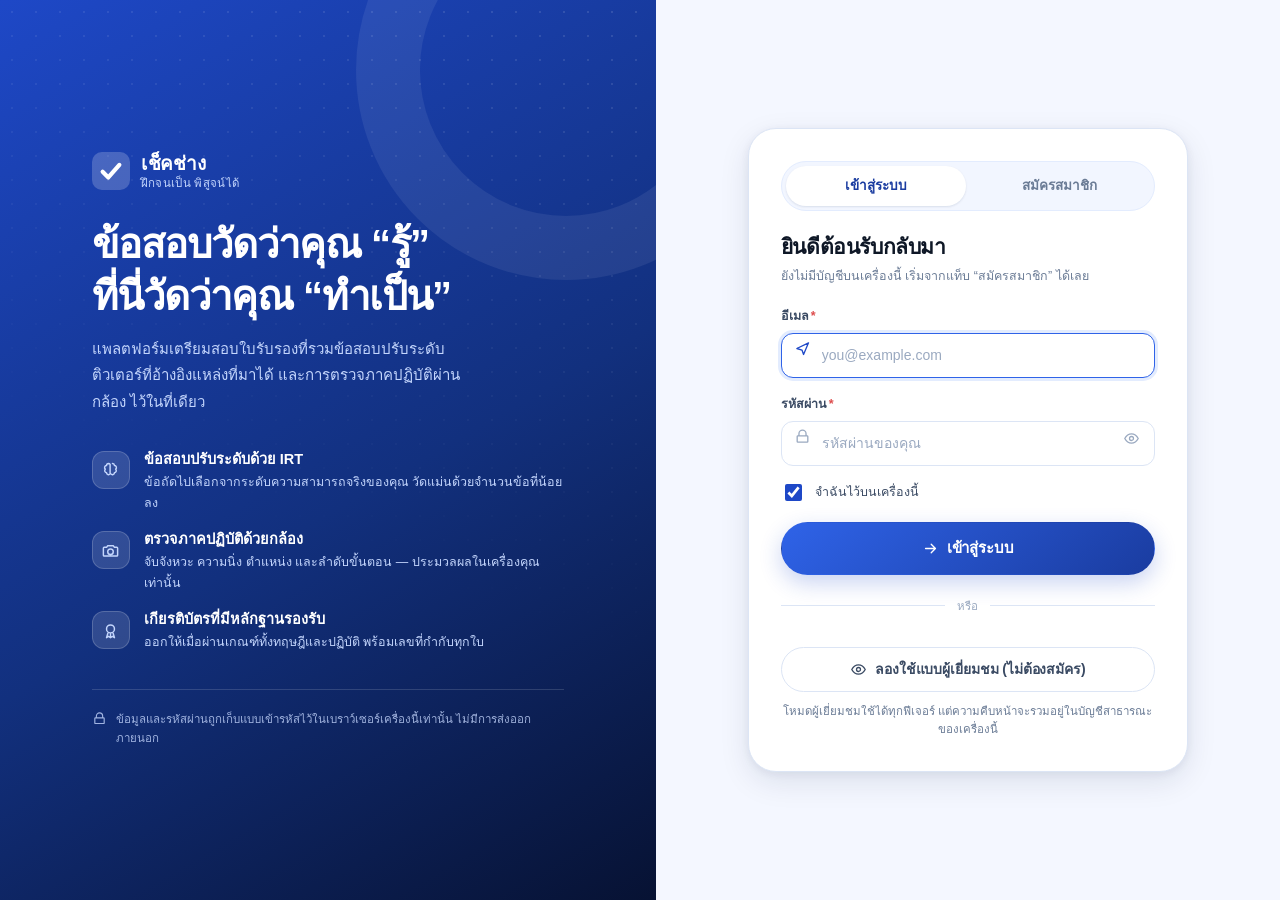
==== commit d7cb947c: "เปลี่ยนชั้นเรียนตัวอย่างเป็น PLC และเปลี่ยนแบรนด์เป็นเช็คช่าง ชั้นเรียนตัวอย่างในหน้าครูเดิมเป็นห้อง" ====
--- a/index.html
+++ b/index.html
@@ -4,7 +4,7 @@
 <meta charset="utf-8">
 <meta name="viewport" content="width=device-width, initial-scale=1, viewport-fit=cover">
 <meta name="theme-color" content="#1E48C7">
-<title>SkillPass — ฝึกจนเป็น พิสูจน์ได้</title>
+<title>เช็คช่าง — ฝึกจนเป็น พิสูจน์ได้</title>
 <link rel="stylesheet" href="css/theme.css">
 <link rel="stylesheet" href="css/components.css">
 <link rel="icon" href="data:image/svg+xml,<svg xmlns='http://www.w3.org/2000/svg' viewBox='0 0 100 100'><rect width='100' height='100' rx='24' fill='%231E48C7'/><path d='M30 52l14 14 26-30' stroke='white' stroke-width='11' fill='none' stroke-linecap='round' stroke-linejoin='round'/></svg>">
@@ -23,7 +23,7 @@
         <svg viewBox="0 0 100 100"><rect width="100" height="100" rx="26" fill="currentColor"/><path d="M28 52l15 15 29-33" stroke="#fff" stroke-width="11" fill="none" stroke-linecap="round" stroke-linejoin="round"/></svg>
       </div>
       <div class="brand-text">
-        <strong>SkillPass</strong>
+        <strong>เช็คช่าง</strong>
         <span>ฝึกจนเป็น พิสูจน์ได้</span>
       </div>
     </div>
--- a/css/theme.css
+++ b/css/theme.css
@@ -1,5 +1,5 @@
 /* ============================================================
-   SkillPass — theme.css
+   เช็คช่าง (CheckChang) — theme.css
    Design tokens, reset, app shell, navigation, responsive rules.
    โทน: ฟ้า–ขาว (blue / white)
    ============================================================ */
@@ -422,3 +422,101 @@
 /* utility */
 .u-hide{display:none !important}
 .sr-only{position:absolute;width:1px;height:1px;padding:0;margin:-1px;overflow:hidden;clip:rect(0 0 0 0);white-space:nowrap;border:0}
+
+/* ============================================================
+   SKIN: เขียว–ดำ
+   ------------------------------------------------------------
+   สลับได้จากเมนูผู้ใช้ · เปลี่ยนที่ token ชั้นเดียว ทุกหน้าจอตามหมด
+   ตั้งใจให้ตัวเลขคอนทราสต์อยู่ในเกณฑ์อ่านง่ายบนโปรเจกเตอร์ห้องมืด
+
+   หลักการแมป: token ตระกูล blue-* ถูกใช้เป็น "ระดับความเข้มของแบรนด์"
+   ไม่ได้ผูกกับสีฟ้าจริง ๆ จึงย้ายมาเป็นเฉดเขียวได้ตรงตัว
+   ส่วน neutrals กลับด้านทั้งชุด เพราะพื้นเปลี่ยนจากขาวเป็นดำ
+   ============================================================ */
+[data-skin="green"]{
+  /* เก็บลำดับ "อ่อน→เข้ม" ของสเกลเดิมไว้ทุกขั้น เปลี่ยนแค่เฉดจากฟ้าเป็นเขียว
+     เพราะโค้ดใช้ 50–300 เป็นสีอ่อน (ตัวหนังสือบนพื้นเข้ม / พื้นชิป)
+     และใช้ 700–950 เป็นสีเข้ม (พื้นไล่เฉดของ hero และแถบข้าง)
+     ถ้ากลับด้าน ตัวหนังสือจะจมหายไปกับพื้นทันที */
+  --blue-950:#031007;
+  --blue-900:#06190B;
+  --blue-800:#0B2A12;
+  --blue-700:#14401D;
+  --blue-600:#8CD211;   /* brand primary */
+  --blue-500:#9BDC1B;
+  --blue-400:#AFE646;
+  --blue-300:#C3EE79;
+  --blue-200:#D5F5A4;
+  --blue-100:#E6FACB;
+  --blue-50: #F2FDE6;
+
+  /* --- neutrals กลับด้านทั้งชุด เพราะพื้นเปลี่ยนจากขาวเป็นดำ --- */
+  --ink:   #EAF6E4;
+  --ink-2: #C2D8B6;
+  --ink-3: #93AC89;
+  --ink-4: #748C6B;
+  --line:  #1F3524;
+  --line-soft:#16261A;
+  --surface:#0B160E;
+  --surface-2:#0F1D12;
+  --bg:    #050B06;
+
+  /* --- semantic ปรับให้สว่างพอบนพื้นดำ --- */
+  --cyan:  #35D6C6; --cyan-soft:#0A2A28;
+  --ok:    #57DD8E; --ok-soft:#0B2A18;
+  --warn:  #FFC24B; --warn-soft:#2C2110;
+  --bad:   #FF7B7B; --bad-soft:#2E1516;
+  --violet:#C39BFF; --violet-soft:#1E1630;
+
+  --sh-1: 0 1px 2px rgba(0,0,0,.5);
+  --sh-2: 0 2px 6px rgba(0,0,0,.45), 0 8px 20px rgba(0,0,0,.35);
+  --sh-3: 0 10px 30px rgba(0,0,0,.55), 0 2px 8px rgba(0,0,0,.4);
+  --sh-blue: 0 8px 22px rgba(140,210,17,.28);
+
+  color-scheme:dark;
+}
+
+/* ปุ่มหลักเป็นเขียวสด ตัวหนังสือต้องเป็นดำถึงจะอ่านออก */
+[data-skin="green"] .btn-primary{color:#04180A}
+[data-skin="green"] .btn-primary svg{color:#04180A}
+
+/* แถบข้างเดิมไล่เฉดจากน้ำเงิน ในสกินนี้ให้เป็นดำอมเขียวแทน */
+[data-skin="green"] #sidebar{
+  background:linear-gradient(178deg,#0A1A0E 0%,#071209 55%,#040C06 100%);
+  border-right:1px solid var(--line);
+}
+[data-skin="green"] #sidebar::after{background-image:radial-gradient(rgba(140,210,17,.30) 1px,transparent 1px)}
+
+/* พื้นหลังหัวเรื่องใหญ่ที่เดิมเป็นน้ำเงินเข้ม */
+[data-skin="green"] .hero{
+  background:linear-gradient(140deg,#0C2412 0%,#071309 60%,#050D07 100%);
+  border:1px solid var(--line);
+}
+
+/* เกียรติบัตรเป็นเอกสารทางการ ต้องพิมพ์ลงกระดาษขาวได้เหมือนเดิม
+   จึงไม่ให้สกินมืดไปเปลี่ยนสีในใบ */
+[data-skin="green"] .cert-paper,[data-skin="green"] #print-host{background:#fff}
+
+/* ชิปที่เดิมเป็น "พื้นฟ้าอ่อน + ตัวหนังสือฟ้าเข้ม" ถ้าปล่อยตรง ๆ บนธีมมืด
+   จะกลายเป็นแผ่นเขียวสว่างจ้าเต็มหน้า ลดความสว่างพื้นลงแล้วดันตัวหนังสือให้อ่อนแทน */
+[data-skin="green"] .btn-soft,
+[data-skin="green"] .pill.plain,
+[data-skin="green"] .src-chip,
+[data-skin="green"] .um-count,
+[data-skin="green"] .nav-badge,
+[data-skin="green"] .dd-opt:hover,
+[data-skin="green"] .dd-opt:focus-visible,
+[data-skin="green"] .tabbar button:hover{
+  background:#14301A;color:var(--blue-300);border-color:#244A2C;
+}
+[data-skin="green"] .btn-ghost:hover{background:#14301A;color:var(--blue-300);border-color:#2E5C39}
+[data-skin="green"] .explain h4,
+[data-skin="green"] .msg .bub h5{color:var(--blue-300)}
+[data-skin="green"] .stat-chip{background:#14301A;border-color:#244A2C;color:var(--blue-200)}
+
+/* แถบบนของเดิมเป็นกระจกขาวโปร่ง ซึ่งบนธีมมืดจะกลายเป็นฝ้าขาวทับพื้นดำ
+   ทำให้หัวเรื่องสีอ่อนจมหายไป ต้องเปลี่ยนเป็นกระจกดำอมเขียวแทน */
+[data-skin="green"] #topbar{
+  background:rgba(6,18,9,.88);
+  border-bottom:1px solid var(--line);
+}
--- a/css/components.css
+++ b/css/components.css
@@ -1,5 +1,5 @@
 /* ============================================================
-   SkillPass — components.css
+   เช็คช่าง (CheckChang) — components.css
    Cards, buttons, charts, exam UI, camera lab, tutor, tables.
    ============================================================ */
 
@@ -230,7 +230,10 @@
   position:relative;background:var(--blue-950);border-radius:var(--r-lg);overflow:hidden;
   aspect-ratio:4/3;box-shadow:var(--sh-3);display:grid;place-items:center;
 }
+/* กล้องหน้ามิเรอร์ให้เหมือนส่องกระจก · กล้องหลังห้ามมิเรอร์
+   ไม่งั้นชิ้นงานกับตัวหนังสือบนอุปกรณ์จะกลับซ้ายขวา */
 .cam-stage video{position:absolute;inset:0;width:100%;height:100%;object-fit:cover;transform:scaleX(-1)}
+.cam-stage[data-mirror="0"] video{transform:none}
 .cam-stage canvas.overlay{position:absolute;inset:0;width:100%;height:100%}
 .cam-placeholder{color:var(--blue-300);text-align:center;padding:26px;z-index:1;max-width:44ch}
 .cam-placeholder > svg{width:46px;height:46px;margin:0 auto 12px;opacity:.6}
@@ -1108,3 +1111,71 @@
   html.printing #print-host svg{width:100%;height:auto;display:block}
   html,body{background:#fff}
 }
+
+/* ============================================================
+   TOUR — ทัวร์สอนใช้งาน ชี้ปุ่มจริงบนหน้าจอทีละจุด
+   z-index อยู่เหนือ modal (80) แต่ต่ำกว่า toast (90)
+   ============================================================ */
+html.tour-open{overflow:hidden}
+
+.tour-block{position:fixed;inset:0;z-index:84}
+.tour-hole{
+  position:fixed;z-index:85;border-radius:12px;pointer-events:none;
+  box-shadow:0 0 0 9999px rgba(7,18,51,.62), 0 0 0 2px var(--blue-400) inset;
+  transition:left .22s ease,top .22s ease,width .22s ease,height .22s ease,opacity .18s ease;
+}
+.tour-card{
+  position:fixed;z-index:86;width:min(340px,calc(100vw - 24px));
+  background:var(--surface);border:1px solid var(--line);border-radius:14px;
+  padding:18px 20px 16px;box-shadow:0 18px 48px -12px rgba(7,18,51,.42);
+  display:flex;flex-direction:column;gap:10px;
+}
+.tour-card:focus{outline:none}
+.tour-count{
+  font-size:11.5px;font-weight:600;letter-spacing:.06em;color:var(--ink-3);
+  text-transform:uppercase;
+}
+.tour-card h3{font-size:17px;font-weight:700;letter-spacing:-.2px;line-height:1.35}
+.tour-card p{font-size:14px;line-height:1.65;color:var(--ink-2);margin:0}
+.tour-dots{display:flex;gap:5px;margin-top:2px}
+.tour-dots i{width:6px;height:6px;border-radius:50%;background:var(--line);transition:background .18s ease}
+.tour-dots i.on{background:var(--blue-600);width:16px;border-radius:3px}
+.tour-actions{display:flex;align-items:center;gap:8px;margin-top:6px;flex-wrap:wrap}
+.tour-actions .spacer{flex:1}
+
+@media (prefers-reduced-motion:reduce){
+  .tour-hole,.tour-dots i{transition:none}
+}
+
+/* ============================================================
+   COACH — ส่วนที่ทำให้ AI "พาคิด" แทนที่จะ "จ่ายคำตอบ"
+   probe  = คำถามที่ยิงกลับก่อนเฉลย
+   next   = วิธีที่เอาไปใช้เองครั้งหน้า
+   verify = จุดที่ต้องไปตรวจกับคู่มือตัวจริง
+   ============================================================ */
+.coach-probe,.coach-next,.coach-verify{
+  display:flex;gap:11px;align-items:flex-start;
+  border-radius:10px;padding:12px 14px;margin-top:12px;
+}
+.coach-probe svg,.coach-next svg,.coach-verify svg{width:18px;height:18px;flex:none;margin-top:2px}
+.coach-probe b,.coach-next b,.coach-verify b{display:block;font-size:13.5px;margin-bottom:2px}
+.coach-probe p,.coach-next p,.coach-verify p{margin:0;font-size:14px;line-height:1.65}
+
+.coach-probe {background:var(--violet-soft);color:var(--violet)}
+.coach-next  {background:var(--ok-soft);color:var(--ok)}
+.coach-verify{background:var(--warn-soft);color:var(--warn)}
+.coach-probe p,.coach-next p,.coach-verify p{color:var(--ink-2)}
+
+.coach-reveal{margin-top:12px}
+.coach-reveal > summary{
+  cursor:pointer;font-size:14px;font-weight:600;color:var(--blue-600);
+  padding:8px 12px;border:1px dashed var(--blue-300);border-radius:9px;
+  list-style:none;display:inline-block;
+}
+.coach-reveal > summary::-webkit-details-marker{display:none}
+.coach-reveal > summary:hover{background:var(--blue-50)}
+.coach-reveal > summary:focus-visible{outline:2px solid var(--blue-600);outline-offset:2px}
+.coach-reveal[open] > summary{margin-bottom:8px;border-style:solid;color:var(--ink-3);border-color:var(--line)}
+
+/* สัปดาห์ที่ครูปรับเองแล้ว — ให้เห็นทันทีว่าอันไหนผ่านสายตาครูจริง */
+.week-card.week-edited{border-left:3px solid var(--ok)}
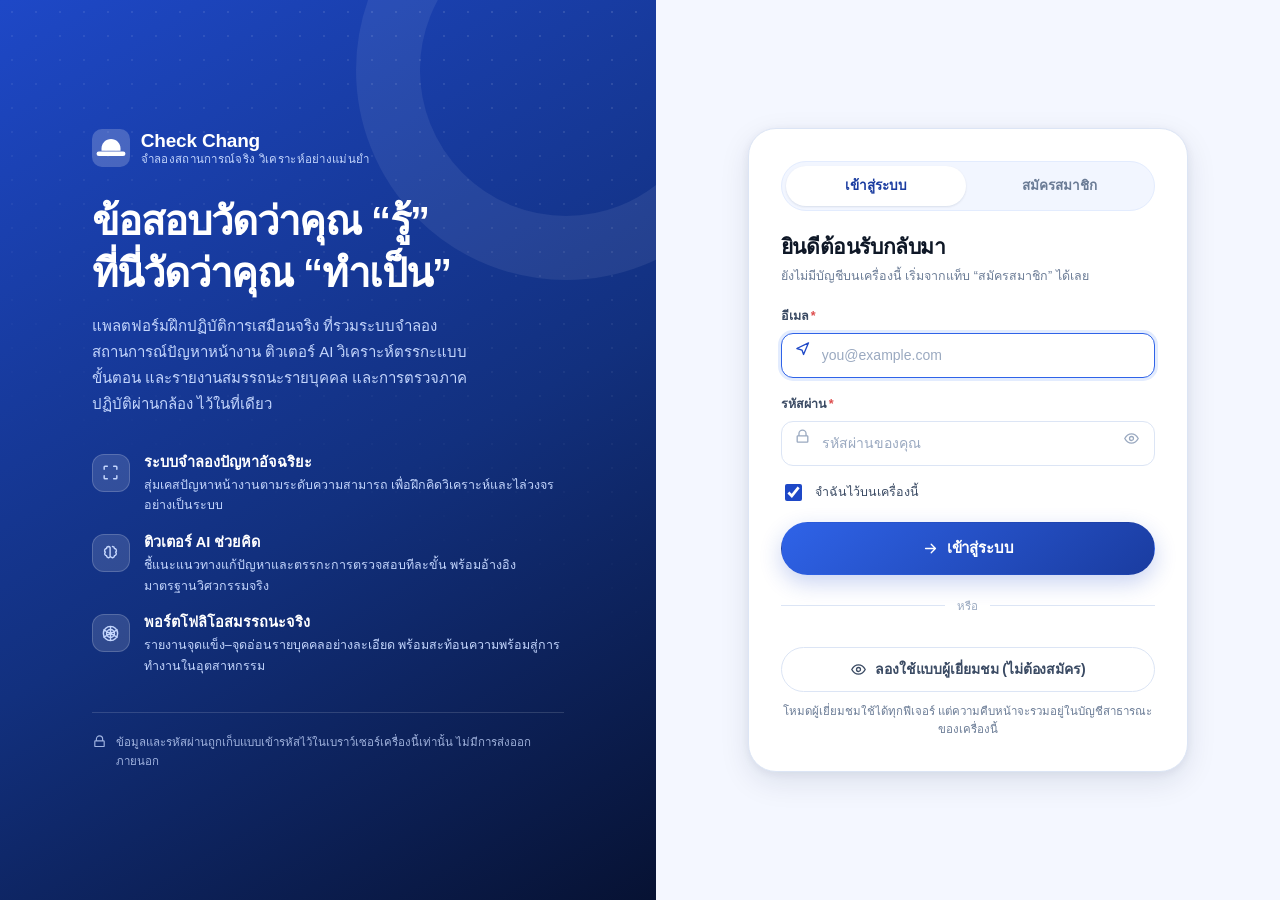
==== commit bf5138f4: "เปลี่ยนชื่อเป็น Check Chang คำโปรยใหม่ และโลโก้หมวกช่าง ตามที่ทีมกำกับมาบนสไลด์  - ชื่อแบรนด์ที่แสดง" ====
--- a/index.html
+++ b/index.html
@@ -4,7 +4,7 @@
 <meta charset="utf-8">
 <meta name="viewport" content="width=device-width, initial-scale=1, viewport-fit=cover">
 <meta name="theme-color" content="#1E48C7">
-<title>เช็คช่าง — ฝึกจนเป็น พิสูจน์ได้</title>
+<title>Check Chang — จำลองสถานการณ์จริง วิเคราะห์อย่างแม่นยำ</title>
 <link rel="stylesheet" href="css/theme.css">
 <link rel="stylesheet" href="css/components.css">
 <link rel="icon" href="data:image/svg+xml,<svg xmlns='http://www.w3.org/2000/svg' viewBox='0 0 100 100'><rect width='100' height='100' rx='24' fill='%231E48C7'/><path d='M30 52l14 14 26-30' stroke='white' stroke-width='11' fill='none' stroke-linecap='round' stroke-linejoin='round'/></svg>">
@@ -20,11 +20,11 @@
   <aside id="sidebar">
     <div class="brand">
       <div class="brand-mark" aria-hidden="true">
-        <svg viewBox="0 0 100 100"><rect width="100" height="100" rx="26" fill="currentColor"/><path d="M28 52l15 15 29-33" stroke="#fff" stroke-width="11" fill="none" stroke-linecap="round" stroke-linejoin="round"/></svg>
+        <svg viewBox="0 0 100 100"><rect width="100" height="100" rx="26" fill="currentColor"/><path fill="#fff" d="M50 26c-13.8 0-25 11.2-25 25v6h50v-6c0-13.8-11.2-25-25-25Z"/><rect x="12" y="59" width="76" height="12" rx="6" fill="#fff"/><path fill="currentColor" d="M40 31.5c-2.4 1.2-4.6 2.8-6.5 4.7V57h6.5V31.5ZM60 31.5c2.4 1.2 4.6 2.8 6.5 4.7V57H60V31.5Z"/></svg>
       </div>
       <div class="brand-text">
-        <strong>เช็คช่าง</strong>
-        <span>ฝึกจนเป็น พิสูจน์ได้</span>
+        <strong>Check Chang</strong>
+        <span>จำลองสถานการณ์จริง วิเคราะห์อย่างแม่นยำ</span>
       </div>
     </div>
 
--- a/css/theme.css
+++ b/css/theme.css
@@ -424,99 +424,44 @@
 .sr-only{position:absolute;width:1px;height:1px;padding:0;margin:-1px;overflow:hidden;clip:rect(0 0 0 0);white-space:nowrap;border:0}
 
 /* ============================================================
-   SKIN: เขียว–ดำ
+   SKIN: เขียว–ขาว
    ------------------------------------------------------------
    สลับได้จากเมนูผู้ใช้ · เปลี่ยนที่ token ชั้นเดียว ทุกหน้าจอตามหมด
-   ตั้งใจให้ตัวเลขคอนทราสต์อยู่ในเกณฑ์อ่านง่ายบนโปรเจกเตอร์ห้องมืด
+   ตั้งใจให้คอนทราสต์อยู่ในเกณฑ์อ่านง่ายบนโปรเจกเตอร์ห้องสว่าง
 
    หลักการแมป: token ตระกูล blue-* ถูกใช้เป็น "ระดับความเข้มของแบรนด์"
    ไม่ได้ผูกกับสีฟ้าจริง ๆ จึงย้ายมาเป็นเฉดเขียวได้ตรงตัว
-   ส่วน neutrals กลับด้านทั้งชุด เพราะพื้นเปลี่ยนจากขาวเป็นดำ
+   ส่วน neutrals คงความสว่างเดิม เอนเฉดไปทางเขียวเล็กน้อยให้เข้าชุดกัน
    ============================================================ */
 [data-skin="green"]{
-  /* เก็บลำดับ "อ่อน→เข้ม" ของสเกลเดิมไว้ทุกขั้น เปลี่ยนแค่เฉดจากฟ้าเป็นเขียว
-     เพราะโค้ดใช้ 50–300 เป็นสีอ่อน (ตัวหนังสือบนพื้นเข้ม / พื้นชิป)
-     และใช้ 700–950 เป็นสีเข้ม (พื้นไล่เฉดของ hero และแถบข้าง)
-     ถ้ากลับด้าน ตัวหนังสือจะจมหายไปกับพื้นทันที */
-  --blue-950:#031007;
-  --blue-900:#06190B;
-  --blue-800:#0B2A12;
-  --blue-700:#14401D;
-  --blue-600:#8CD211;   /* brand primary */
-  --blue-500:#9BDC1B;
-  --blue-400:#AFE646;
-  --blue-300:#C3EE79;
-  --blue-200:#D5F5A4;
-  --blue-100:#E6FACB;
-  --blue-50: #F2FDE6;
-
-  /* --- neutrals กลับด้านทั้งชุด เพราะพื้นเปลี่ยนจากขาวเป็นดำ --- */
-  --ink:   #EAF6E4;
-  --ink-2: #C2D8B6;
-  --ink-3: #93AC89;
-  --ink-4: #748C6B;
-  --line:  #1F3524;
-  --line-soft:#16261A;
-  --surface:#0B160E;
-  --surface-2:#0F1D12;
-  --bg:    #050B06;
-
-  /* --- semantic ปรับให้สว่างพอบนพื้นดำ --- */
-  --cyan:  #35D6C6; --cyan-soft:#0A2A28;
-  --ok:    #57DD8E; --ok-soft:#0B2A18;
-  --warn:  #FFC24B; --warn-soft:#2C2110;
-  --bad:   #FF7B7B; --bad-soft:#2E1516;
-  --violet:#C39BFF; --violet-soft:#1E1630;
-
-  --sh-1: 0 1px 2px rgba(0,0,0,.5);
-  --sh-2: 0 2px 6px rgba(0,0,0,.45), 0 8px 20px rgba(0,0,0,.35);
-  --sh-3: 0 10px 30px rgba(0,0,0,.55), 0 2px 8px rgba(0,0,0,.4);
-  --sh-blue: 0 8px 22px rgba(140,210,17,.28);
-
-  color-scheme:dark;
-}
-
-/* ปุ่มหลักเป็นเขียวสด ตัวหนังสือต้องเป็นดำถึงจะอ่านออก */
-[data-skin="green"] .btn-primary{color:#04180A}
-[data-skin="green"] .btn-primary svg{color:#04180A}
-
-/* แถบข้างเดิมไล่เฉดจากน้ำเงิน ในสกินนี้ให้เป็นดำอมเขียวแทน */
-[data-skin="green"] #sidebar{
-  background:linear-gradient(178deg,#0A1A0E 0%,#071209 55%,#040C06 100%);
-  border-right:1px solid var(--line);
-}
-[data-skin="green"] #sidebar::after{background-image:radial-gradient(rgba(140,210,17,.30) 1px,transparent 1px)}
-
-/* พื้นหลังหัวเรื่องใหญ่ที่เดิมเป็นน้ำเงินเข้ม */
-[data-skin="green"] .hero{
-  background:linear-gradient(140deg,#0C2412 0%,#071309 60%,#050D07 100%);
-  border:1px solid var(--line);
-}
-
-/* เกียรติบัตรเป็นเอกสารทางการ ต้องพิมพ์ลงกระดาษขาวได้เหมือนเดิม
-   จึงไม่ให้สกินมืดไปเปลี่ยนสีในใบ */
-[data-skin="green"] .cert-paper,[data-skin="green"] #print-host{background:#fff}
-
-/* ชิปที่เดิมเป็น "พื้นฟ้าอ่อน + ตัวหนังสือฟ้าเข้ม" ถ้าปล่อยตรง ๆ บนธีมมืด
-   จะกลายเป็นแผ่นเขียวสว่างจ้าเต็มหน้า ลดความสว่างพื้นลงแล้วดันตัวหนังสือให้อ่อนแทน */
-[data-skin="green"] .btn-soft,
-[data-skin="green"] .pill.plain,
-[data-skin="green"] .src-chip,
-[data-skin="green"] .um-count,
-[data-skin="green"] .nav-badge,
-[data-skin="green"] .dd-opt:hover,
-[data-skin="green"] .dd-opt:focus-visible,
-[data-skin="green"] .tabbar button:hover{
-  background:#14301A;color:var(--blue-300);border-color:#244A2C;
-}
-[data-skin="green"] .btn-ghost:hover{background:#14301A;color:var(--blue-300);border-color:#2E5C39}
-[data-skin="green"] .explain h4,
-[data-skin="green"] .msg .bub h5{color:var(--blue-300)}
-[data-skin="green"] .stat-chip{background:#14301A;border-color:#244A2C;color:var(--blue-200)}
-
-/* แถบบนของเดิมเป็นกระจกขาวโปร่ง ซึ่งบนธีมมืดจะกลายเป็นฝ้าขาวทับพื้นดำ
-   ทำให้หัวเรื่องสีอ่อนจมหายไป ต้องเปลี่ยนเป็นกระจกดำอมเขียวแทน */
-[data-skin="green"] #topbar{
-  background:rgba(6,18,9,.88);
-  border-bottom:1px solid var(--line);
-}
+  /* เขียว–ขาว: พื้นสว่างเหมือนธีมหลัก เปลี่ยนเฉพาะเฉดแบรนด์จากฟ้าเป็นเขียว
+     คงลำดับอ่อน→เข้มของสเกลเดิมไว้ทุกขั้น เพราะโค้ดใช้ 50–300 เป็นสีอ่อน
+     (พื้นชิปและตัวหนังสือบนพื้นเข้ม) และ 700–950 เป็นพื้นไล่เฉดเข้ม */
+  --blue-950:#0A2408;
+  --blue-900:#123A0D;
+  --blue-800:#1A5312;
+  --blue-700:#256F19;
+  --blue-600:#2A7D18;   /* brand primary — เข้มพอให้ตัวหนังสือขาวบนปุ่มได้คอนทราสต์ 5.19 */
+  --blue-500:#43A828;
+  --blue-400:#6FC44E;
+  --blue-300:#9BDA80;
+  --blue-200:#C4EBB2;
+  --blue-100:#E1F6D6;
+  --blue-50: #F2FBEC;
+
+  /* neutrals เอนไปทางเขียวเล็กน้อย ให้เข้าชุดกันแทนที่จะเป็นเทากลาง */
+  --ink:   #10200D;
+  --ink-2: #3B4E36;
+  --ink-3: #6B7F66;
+  --ink-4: #9AAC94;
+  --line:  #DCE9D2;
+  --line-soft:#EDF6E6;
+  --surface:#FFFFFF;
+  --surface-2:#F8FCF5;
+  --bg:    #F5FAF1;
+
+  --sh-blue: 0 8px 22px rgba(47,140,28,.24);
+}
+
+
+
--- a/css/components.css
+++ b/css/components.css
@@ -1179,3 +1179,42 @@
 
 /* สัปดาห์ที่ครูปรับเองแล้ว — ให้เห็นทันทีว่าอันไหนผ่านสายตาครูจริง */
 .week-card.week-edited{border-left:3px solid var(--ok)}
+
+/* ============================================================
+   FAULT SIMULATOR — ห้องจำลองอาการเสีย
+   ออกแบบสองคอลัมน์บนจอกว้าง และซ้อนเป็นคอลัมน์เดียวบนมือถือ
+   ============================================================ */
+.sim-grid{display:grid;gap:16px;grid-template-columns:minmax(0,1.15fr) minmax(0,.85fr);align-items:start}
+@media (max-width:900px){ .sim-grid{grid-template-columns:1fr} }
+
+.sim-symptom{font-size:15.5px;line-height:1.8;color:var(--ink);
+  background:var(--warn-soft);border-left:3px solid var(--warn);
+  padding:12px 15px;border-radius:0 10px 10px 0;margin:0}
+
+.sim-points{display:grid;gap:9px;grid-template-columns:repeat(auto-fit,minmax(150px,1fr))}
+.sim-tp{display:flex;flex-direction:column;gap:2px;text-align:left;cursor:pointer;
+  background:var(--surface-2);border:1px solid var(--line);border-radius:11px;padding:11px 13px;
+  font-family:inherit;color:inherit;min-height:64px}
+.sim-tp:hover{border-color:var(--blue-400);background:var(--blue-50)}
+.sim-tp:focus-visible{outline:2px solid var(--blue-600);outline-offset:2px}
+.sim-tp .tp-id{font-family:var(--font-num);font-size:11.5px;font-weight:700;color:var(--ink-3);letter-spacing:.06em}
+.sim-tp .tp-name{font-size:12.5px;color:var(--ink-2);line-height:1.4}
+.sim-tp .tp-val{font-family:var(--font-num);font-size:19px;font-weight:800;margin-top:3px;color:var(--ink-4)}
+.sim-tp .tp-val[data-live="1"]{color:var(--ok)}
+.sim-tp .tp-val[data-live="0"]{color:var(--bad)}
+
+.sim-actions{display:flex;flex-wrap:wrap;gap:8px}
+.sim-state{display:flex;flex-wrap:wrap;gap:7px;margin-top:12px}
+
+.sim-answer{display:block;width:100%;text-align:left;cursor:pointer;font-family:inherit;
+  font-size:14.5px;color:var(--ink);background:var(--surface);
+  border:1px solid var(--line);border-radius:10px;padding:11px 14px}
+.sim-answer:hover{border-color:var(--blue-600);background:var(--blue-50);color:var(--blue-700)}
+.sim-answer:focus-visible{outline:2px solid var(--blue-600);outline-offset:2px}
+
+.sim-log{margin:0;padding-left:18px;max-height:280px;overflow-y:auto;
+  display:flex;flex-direction:column;gap:6px;font-size:13.5px;line-height:1.6}
+.sim-log li{color:var(--ink-2)}
+.sim-log li.unsafe{color:var(--bad)}
+.sim-log li b{color:var(--ink);font-weight:600}
+.sim-log .pill{margin-left:6px}
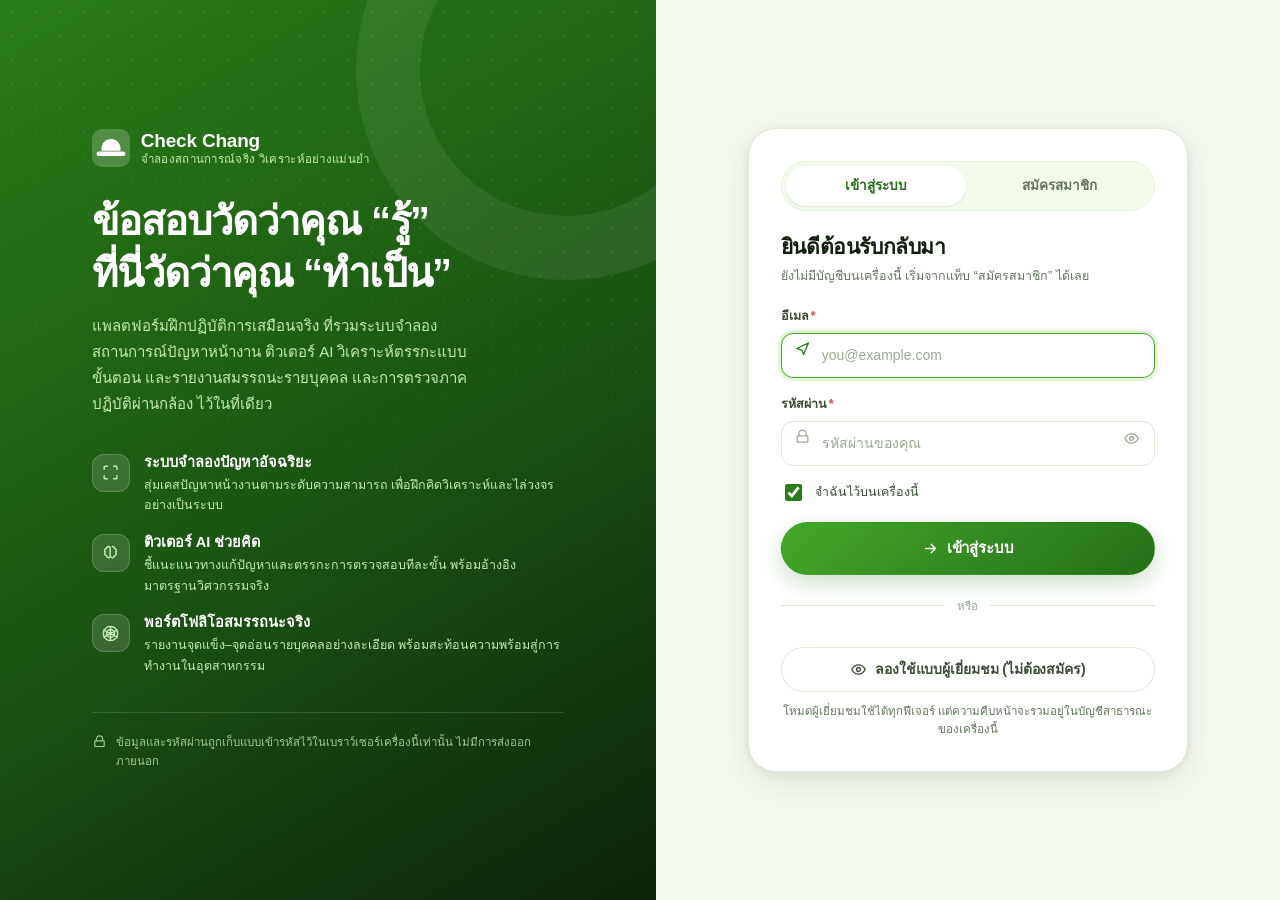
==== commit c5e64cf6: "ทำทั้งระบบเป็นเขียว-ขาวชุดเดียว ไม่เหลือธีมฟ้า เปลี่ยน token ฐานเป็นเขียวแล้ว แต่ยังมีสีที่เขียนเป็น" ====
--- a/index.html
+++ b/index.html
@@ -3,7 +3,7 @@
 <head>
 <meta charset="utf-8">
 <meta name="viewport" content="width=device-width, initial-scale=1, viewport-fit=cover">
-<meta name="theme-color" content="#1E48C7">
+<meta name="theme-color" content="#256F19">
 <title>Check Chang — จำลองสถานการณ์จริง วิเคราะห์อย่างแม่นยำ</title>
 <link rel="stylesheet" href="css/theme.css">
 <link rel="stylesheet" href="css/components.css">
--- a/css/theme.css
+++ b/css/theme.css
@@ -1,52 +1,55 @@
 /* ============================================================
    เช็คช่าง (CheckChang) — theme.css
    Design tokens, reset, app shell, navigation, responsive rules.
-   โทน: ฟ้า–ขาว (blue / white)
+   โทน: เขียว–ขาว (green / white)
    ============================================================ */
 
 :root{
-  /* --- Brand blues --- */
-  --blue-950:#071233;
-  --blue-900:#0B1F52;
-  --blue-800:#12307E;
-  --blue-700:#1A3CA0;
-  --blue-600:#1E48C7;   /* brand primary */
-  --blue-500:#2F63E8;
-  --blue-400:#5B8CF5;
-  --blue-300:#93B4FA;
-  --blue-200:#C4D6FD;
-  --blue-100:#E3ECFE;
-  --blue-50: #F2F6FF;
-
-  /* --- Neutrals --- */
-  --ink:   #0E1726;
-  --ink-2: #3A4A63;
-  --ink-3: #6B7C96;
-  --ink-4: #9AA9C0;
-  --line:  #DCE5F5;
-  --line-soft:#EDF2FC;
+  /* --- เขียวแบรนด์ ไล่จากเข้มไปสว่าง ---
+     ชื่อ token เป็น brand ไม่ใช่สีตรง ๆ เพราะใช้เป็น "ระดับความเข้ม"
+     ช่วง 50–300 ใช้เป็นสีอ่อน (พื้นชิป และตัวหนังสือบนพื้นเข้ม)
+     ช่วง 700–950 ใช้เป็นพื้นไล่เฉดเข้ม ห้ามสลับลำดับนี้ */
+  --brand-950:#0A2408;
+  --brand-900:#123A0D;
+  --brand-800:#1A5312;
+  --brand-700:#256F19;
+  --brand-600:#2A7D18;   /* brand primary — ตัวหนังสือขาวบนปุ่มได้คอนทราสต์ 5.19 */
+  --brand-500:#43A828;
+  --brand-400:#6FC44E;
+  --brand-300:#9BDA80;
+  --brand-200:#C4EBB2;
+  --brand-100:#E1F6D6;
+  --brand-50: #F2FBEC;
+
+  /* --- Neutrals เอนเฉดไปทางเขียวเล็กน้อยให้เข้าชุดกัน --- */
+  --ink:   #10200D;
+  --ink-2: #3B4E36;
+  --ink-3: #63765E;
+  --ink-4: #9AAC94;
+  --line:  #DCE9D2;
+  --line-soft:#EDF6E6;
   --surface:#FFFFFF;
-  --surface-2:#F8FAFF;
-  --bg:    #F4F7FF;
+  --surface-2:#F8FCF5;
+  --bg:    #F5FAF1;
 
   /* --- Semantic --- */
-  --cyan:  #0AA2C0;
-  --cyan-soft:#E2F7FC;
+  --cyan:  #0E7C77;
+  --cyan-soft:#E1F3F2;
   --ok:    #10A37F;
   --ok-soft:#E3F7F1;
   --warn:  #DE8C1F;
   --warn-soft:#FDF2E0;
   --bad:   #DD4B4B;
   --bad-soft:#FDECEC;
-  --violet:#6A52D6;
-  --violet-soft:#EEEAFC;
+  --violet:#256F19;
+  --violet-soft:#E1F6D6;
 
   /* --- Shape & depth --- */
   --r-xs:8px; --r-sm:12px; --r-md:16px; --r-lg:22px; --r-xl:28px; --r-pill:999px;
-  --sh-1: 0 1px 2px rgba(14,32,73,.06), 0 1px 3px rgba(14,32,73,.05);
-  --sh-2: 0 2px 6px rgba(14,32,73,.06), 0 8px 20px rgba(14,32,73,.06);
-  --sh-3: 0 10px 30px rgba(14,32,73,.10), 0 2px 8px rgba(14,32,73,.06);
-  --sh-blue: 0 8px 22px rgba(30,72,199,.24);
+  --sh-1: 0 1px 2px rgba(16,32,13,.06), 0 1px 3px rgba(16,32,13,.05);
+  --sh-2: 0 2px 6px rgba(16,32,13,.06), 0 8px 20px rgba(16,32,13,.06);
+  --sh-3: 0 10px 30px rgba(16,32,13,.10), 0 2px 8px rgba(16,32,13,.06);
+  --sh-brand: 0 8px 22px rgba(42,125,24,.24);
 
   /* --- Layout --- */
   --sidebar-w: 268px;
@@ -78,7 +81,7 @@
 ul,ol{padding:0;list-style:none}
 button,input,select,textarea{font:inherit;color:inherit}
 button{cursor:pointer;background:none;border:0;padding:0}
-a{color:var(--blue-600);text-decoration:none}
+a{color:var(--brand-600);text-decoration:none}
 a:hover{text-decoration:underline}
 img,svg,video,canvas{display:block;max-width:100%}
 
@@ -86,13 +89,13 @@
    ถ้าที่ใดลืมกำหนดขนาด SVG จะยืดเต็มพื้นที่ (เคยทำให้ลูกศรในการ์ด "สิ่งที่ควรทำต่อ"
    บานจนดันข้อความเหลือบรรทัดละคำ) — ประกาศไว้ต้นไฟล์เพื่อให้กฎเฉพาะที่ตามมาทับได้ */
 svg[viewBox="0 0 24 24"]{width:20px;height:20px;flex:none}
-:focus-visible{outline:3px solid var(--blue-300);outline-offset:2px;border-radius:6px}
-::selection{background:var(--blue-200)}
+:focus-visible{outline:3px solid var(--brand-300);outline-offset:2px;border-radius:6px}
+::selection{background:var(--brand-200)}
 
 /* thin scrollbars */
 *::-webkit-scrollbar{width:10px;height:10px}
-*::-webkit-scrollbar-thumb{background:var(--blue-200);border-radius:99px;border:3px solid transparent;background-clip:content-box}
-*::-webkit-scrollbar-thumb:hover{background:var(--blue-300);background-clip:content-box}
+*::-webkit-scrollbar-thumb{background:var(--brand-200);border-radius:99px;border:3px solid transparent;background-clip:content-box}
+*::-webkit-scrollbar-thumb:hover{background:var(--brand-300);background-clip:content-box}
 *::-webkit-scrollbar-track{background:transparent}
 
 /* ------------------------------------------------------------ shell */
@@ -107,7 +110,7 @@
 #sidebar{
   position:sticky; top:0; height:100dvh;
   display:flex; flex-direction:column;
-  background:linear-gradient(178deg,var(--blue-700) 0%,var(--blue-800) 48%,var(--blue-900) 100%);
+  background:linear-gradient(178deg,var(--brand-700) 0%,var(--brand-800) 48%,var(--brand-900) 100%);
   color:#fff;
   padding:20px 14px 16px;
   /* ต้องสูงกว่า #bottom-nav (45) ไม่งั้นบนมือถือแถบล่างจะทับส่วนท้ายของลิ้นชัก
@@ -126,10 +129,10 @@
 .brand-mark svg{width:100%;height:100%}
 .brand-text{display:flex;flex-direction:column;line-height:1.25}
 .brand-text strong{font-size:19px;letter-spacing:-.2px}
-.brand-text span{font-size:11.5px;color:var(--blue-200);letter-spacing:.3px}
+.brand-text span{font-size:11.5px;color:var(--brand-200);letter-spacing:.3px}
 
 #main-nav{display:flex;flex-direction:column;gap:2px;overflow-y:auto;flex:1;position:relative;z-index:1}
-.nav-group{font-size:10.5px;letter-spacing:1.1px;text-transform:uppercase;color:rgba(196,214,253,.72);padding:16px 12px 6px;font-weight:600}
+.nav-group{font-size:10.5px;letter-spacing:1.1px;text-transform:uppercase;color:rgba(196,235,178,.72);padding:16px 12px 6px;font-weight:600}
 .nav-item{
   display:flex;align-items:center;gap:11px;
   padding:9.5px 12px;border-radius:var(--r-sm);
@@ -138,13 +141,13 @@
   text-align:left;width:100%;
 }
 .nav-item:hover{background:rgba(255,255,255,.09);color:#fff;text-decoration:none}
-.nav-item[aria-current="page"]{background:#fff;color:var(--blue-700);font-weight:600;box-shadow:var(--sh-2)}
+.nav-item[aria-current="page"]{background:#fff;color:var(--brand-700);font-weight:600;box-shadow:var(--sh-2)}
 .nav-item svg{width:19px;height:19px;flex:none;opacity:.92}
 .nav-item .nav-badge{
   margin-left:auto;font-size:10.5px;font-weight:700;padding:1px 7px;border-radius:var(--r-pill);
-  background:var(--cyan);color:#04333d;letter-spacing:.2px;
-}
-.nav-item[aria-current="page"] .nav-badge{background:var(--blue-100);color:var(--blue-700)}
+  background:var(--cyan);color:#fff;letter-spacing:.2px;
+}
+.nav-item[aria-current="page"] .nav-badge{background:var(--brand-100);color:var(--brand-700)}
 
 .sidebar-foot{
   position:relative;z-index:1;padding-top:12px;margin-top:8px;
@@ -156,8 +159,8 @@
   flex:1;padding:6px 8px;border-radius:var(--r-pill);font-size:12.5px;font-weight:600;
   color:rgba(255,255,255,.78);transition:.15s;
 }
-.role-switch button[aria-pressed="true"]{background:#fff;color:var(--blue-700)}
-.sidebar-note{font-size:10.5px;color:rgba(196,214,253,.66);text-align:center;padding-top:10px;line-height:1.5}
+.role-switch button[aria-pressed="true"]{background:#fff;color:var(--brand-700)}
+.sidebar-note{font-size:10.5px;color:rgba(196,235,178,.66);text-align:center;padding-top:10px;line-height:1.5}
 
 /* ---------- main column ---------- */
 #main-col{display:flex;flex-direction:column;min-width:0}
@@ -183,12 +186,12 @@
 .stat-chip{
   display:flex;align-items:center;gap:6px;
   padding:6px 12px;border-radius:var(--r-pill);
-  background:var(--blue-50);border:1px solid var(--blue-100);
-  font-size:13px;font-weight:600;color:var(--blue-700);white-space:nowrap;
+  background:var(--brand-50);border:1px solid var(--brand-100);
+  font-size:13px;font-weight:600;color:var(--brand-700);white-space:nowrap;
 }
 .stat-chip svg{width:15px;height:15px}
 .stat-chip.flame{background:var(--warn-soft);border-color:#F6E0BD;color:#9A5E08}
-.stat-chip.xp{background:var(--violet-soft);border-color:#DCD4F8;color:#4A35A8}
+.stat-chip.xp{background:var(--violet-soft);border-color:#C4EBB2;color:#1A5312}
 
 .ai-status{
   display:flex;align-items:center;gap:7px;flex:none;
@@ -196,7 +199,7 @@
   background:var(--surface);color:var(--ink-3);font-size:12px;font-weight:700;
   white-space:nowrap;transition:.16s;
 }
-.ai-status:hover{border-color:var(--blue-300);background:var(--blue-50)}
+.ai-status:hover{border-color:var(--brand-300);background:var(--brand-50)}
 .ai-status:disabled{cursor:wait;opacity:.72}
 .ai-status-dot{width:8px;height:8px;border-radius:50%;background:var(--ink-4);box-shadow:0 0 0 3px var(--surface-2)}
 .ai-status[data-state="ready"]{color:#08765B;border-color:#BFE9DC;background:var(--ok-soft)}
@@ -209,7 +212,7 @@
   width:40px;height:40px;flex:none;display:none;place-items:center;
   border-radius:var(--r-sm);color:var(--ink-2);
 }
-.icon-btn:hover{background:var(--blue-50);color:var(--blue-600)}
+.icon-btn:hover{background:var(--brand-50);color:var(--brand-600)}
 
 /* ---------- user menu ---------- */
 #user-wrap{position:relative;flex:none}
@@ -218,11 +221,11 @@
   border-radius:var(--r-pill);border:1px solid var(--line);background:var(--surface);
   color:var(--ink);font-size:13.5px;font-weight:600;transition:.15s;max-width:210px;
 }
-#user-btn:hover{border-color:var(--blue-300);background:var(--blue-50)}
+#user-btn:hover{border-color:var(--brand-300);background:var(--brand-50)}
 #user-btn .ub-name{overflow:hidden;text-overflow:ellipsis;white-space:nowrap}
 #user-btn svg{width:15px;height:15px;color:var(--ink-4);flex:none}
 #user-btn .avatar{flex:none}
-#user-wrap[data-open] #user-btn{border-color:var(--blue-500);background:var(--blue-50)}
+#user-wrap[data-open] #user-btn{border-color:var(--brand-500);background:var(--brand-50)}
 
 #user-menu{
   position:absolute;right:0;top:calc(100% + 8px);width:262px;z-index:60;
@@ -240,12 +243,12 @@
   padding:9px 11px;border-radius:var(--r-sm);
   font-size:13.5px;font-weight:500;color:var(--ink-2);transition:.13s;
 }
-.um-item:hover{background:var(--blue-50);color:var(--blue-700);text-decoration:none}
+.um-item:hover{background:var(--brand-50);color:var(--brand-700);text-decoration:none}
 .um-item svg{width:17px;height:17px;flex:none;opacity:.8}
 .um-item.danger{color:var(--bad)}
 .um-item.danger:hover{background:var(--bad-soft);color:#B32B2B}
 .um-count{margin-left:auto;font-size:11px;font-weight:700;padding:1px 8px;border-radius:var(--r-pill);
-  background:var(--blue-100);color:var(--blue-700)}
+  background:var(--brand-100);color:var(--brand-700)}
 .um-sep{height:1px;background:var(--line-soft);margin:6px 4px}
 
 /* ============================================================
@@ -259,7 +262,7 @@
 
 .auth-brand{
   position:relative;overflow:hidden;color:#fff;display:flex;align-items:center;
-  background:linear-gradient(150deg,var(--blue-600) 0%,var(--blue-800) 55%,var(--blue-950) 100%);
+  background:linear-gradient(150deg,var(--brand-600) 0%,var(--brand-800) 55%,var(--brand-950) 100%);
 }
 .auth-brand::before{
   content:"";position:absolute;right:-120px;top:-140px;width:420px;height:420px;border-radius:50%;
@@ -275,7 +278,7 @@
 .auth-brand-inner{position:relative;z-index:1;padding:clamp(32px,5vw,64px);max-width:600px;margin-inline:auto;width:100%}
 .auth-brand .brand-mark{color:rgba(255,255,255,.2)}
 .auth-brand h1{font-size:clamp(26px,3.4vw,40px);font-weight:700;letter-spacing:-1px;line-height:1.3}
-.auth-lead{color:var(--blue-200);font-size:15px;line-height:1.75;margin-top:14px;max-width:46ch}
+.auth-lead{color:var(--brand-200);font-size:15px;line-height:1.75;margin-top:14px;max-width:46ch}
 
 .auth-points{display:flex;flex-direction:column;gap:16px;margin-top:34px}
 .auth-points li{display:flex;gap:14px;align-items:flex-start}
@@ -285,11 +288,11 @@
 }
 .auth-points .ap-ico svg{width:19px;height:19px}
 .auth-points b{display:block;font-size:14.5px;font-weight:600;line-height:1.45}
-.auth-points span{display:block;font-size:12.5px;color:var(--blue-200);line-height:1.65;margin-top:2px}
+.auth-points span{display:block;font-size:12.5px;color:var(--brand-200);line-height:1.65;margin-top:2px}
 .auth-foot{
   display:flex;gap:9px;align-items:flex-start;margin-top:36px;padding-top:20px;
   border-top:1px solid rgba(255,255,255,.14);
-  font-size:11.5px;color:rgba(196,214,253,.8);line-height:1.65;
+  font-size:11.5px;color:rgba(196,235,178,.8);line-height:1.65;
 }
 .auth-foot svg{width:15px;height:15px;flex:none;margin-top:1px}
 
@@ -298,12 +301,12 @@
   width:min(440px,100%);background:var(--surface);border:1px solid var(--line);
   border-radius:var(--r-xl);box-shadow:var(--sh-3);padding:clamp(22px,3vw,32px);
 }
-.auth-tabs{display:flex;background:var(--blue-50);border:1px solid var(--blue-100);border-radius:var(--r-pill);padding:4px;gap:3px;margin-bottom:22px}
+.auth-tabs{display:flex;background:var(--brand-50);border:1px solid var(--brand-100);border-radius:var(--r-pill);padding:4px;gap:3px;margin-bottom:22px}
 .auth-tabs button{
   flex:1;padding:9px 10px;border-radius:var(--r-pill);
   font-size:13.5px;font-weight:600;color:var(--ink-3);transition:.16s;
 }
-.auth-tabs button[aria-selected="true"]{background:var(--surface);color:var(--blue-700);box-shadow:var(--sh-1)}
+.auth-tabs button[aria-selected="true"]{background:var(--surface);color:var(--brand-700);box-shadow:var(--sh-1)}
 .auth-card h2{font-size:21px;font-weight:700;letter-spacing:-.4px;line-height:1.35}
 .auth-sub{font-size:12.5px;color:var(--ink-3);line-height:1.6;margin:5px 0 20px}
 .auth-error{
@@ -362,15 +365,15 @@
 .bn-item span{max-width:100%;overflow:hidden;text-overflow:ellipsis;white-space:nowrap}
 .bn-item svg{width:22px;height:22px}
 @media (max-width:380px){.bn-item{font-size:9.5px;letter-spacing:-.2px}}
-.bn-item[aria-current="page"]{color:var(--blue-600)}
+.bn-item[aria-current="page"]{color:var(--brand-600)}
 .bn-item[aria-current="page"]::before{
   content:"";position:absolute;top:0;left:50%;transform:translateX(-50%);
-  width:26px;height:3px;border-radius:0 0 4px 4px;background:var(--blue-600);
+  width:26px;height:3px;border-radius:0 0 4px 4px;background:var(--brand-600);
 }
 .bn-item.bn-accent svg{
   width:40px;height:40px;padding:9px;border-radius:14px;margin-top:-14px;
-  background:linear-gradient(140deg,var(--blue-500),var(--blue-700));
-  color:#fff;box-shadow:var(--sh-blue);
+  background:linear-gradient(140deg,var(--brand-500),var(--brand-700));
+  color:#fff;box-shadow:var(--sh-brand);
 }
 .bn-item.bn-accent[aria-current="page"]::before{display:none}
 
@@ -422,46 +425,3 @@
 /* utility */
 .u-hide{display:none !important}
 .sr-only{position:absolute;width:1px;height:1px;padding:0;margin:-1px;overflow:hidden;clip:rect(0 0 0 0);white-space:nowrap;border:0}
-
-/* ============================================================
-   SKIN: เขียว–ขาว
-   ------------------------------------------------------------
-   สลับได้จากเมนูผู้ใช้ · เปลี่ยนที่ token ชั้นเดียว ทุกหน้าจอตามหมด
-   ตั้งใจให้คอนทราสต์อยู่ในเกณฑ์อ่านง่ายบนโปรเจกเตอร์ห้องสว่าง
-
-   หลักการแมป: token ตระกูล blue-* ถูกใช้เป็น "ระดับความเข้มของแบรนด์"
-   ไม่ได้ผูกกับสีฟ้าจริง ๆ จึงย้ายมาเป็นเฉดเขียวได้ตรงตัว
-   ส่วน neutrals คงความสว่างเดิม เอนเฉดไปทางเขียวเล็กน้อยให้เข้าชุดกัน
-   ============================================================ */
-[data-skin="green"]{
-  /* เขียว–ขาว: พื้นสว่างเหมือนธีมหลัก เปลี่ยนเฉพาะเฉดแบรนด์จากฟ้าเป็นเขียว
-     คงลำดับอ่อน→เข้มของสเกลเดิมไว้ทุกขั้น เพราะโค้ดใช้ 50–300 เป็นสีอ่อน
-     (พื้นชิปและตัวหนังสือบนพื้นเข้ม) และ 700–950 เป็นพื้นไล่เฉดเข้ม */
-  --blue-950:#0A2408;
-  --blue-900:#123A0D;
-  --blue-800:#1A5312;
-  --blue-700:#256F19;
-  --blue-600:#2A7D18;   /* brand primary — เข้มพอให้ตัวหนังสือขาวบนปุ่มได้คอนทราสต์ 5.19 */
-  --blue-500:#43A828;
-  --blue-400:#6FC44E;
-  --blue-300:#9BDA80;
-  --blue-200:#C4EBB2;
-  --blue-100:#E1F6D6;
-  --blue-50: #F2FBEC;
-
-  /* neutrals เอนไปทางเขียวเล็กน้อย ให้เข้าชุดกันแทนที่จะเป็นเทากลาง */
-  --ink:   #10200D;
-  --ink-2: #3B4E36;
-  --ink-3: #6B7F66;
-  --ink-4: #9AAC94;
-  --line:  #DCE9D2;
-  --line-soft:#EDF6E6;
-  --surface:#FFFFFF;
-  --surface-2:#F8FCF5;
-  --bg:    #F5FAF1;
-
-  --sh-blue: 0 8px 22px rgba(47,140,28,.24);
-}
-
-
-
--- a/css/components.css
+++ b/css/components.css
@@ -52,13 +52,13 @@
   border:1px solid transparent;transition:.16s ease;white-space:nowrap;
 }
 .btn svg{width:17px;height:17px;flex:none}
-.btn-primary{background:linear-gradient(140deg,var(--blue-500),var(--blue-700));color:#fff;box-shadow:var(--sh-blue)}
+.btn-primary{background:linear-gradient(140deg,var(--brand-500),var(--brand-700));color:#fff;box-shadow:var(--sh-brand)}
 .btn-primary:hover{filter:brightness(1.08);transform:translateY(-1px)}
 .btn-primary:active{transform:none;filter:brightness(.96)}
 .btn-ghost{background:var(--surface);border-color:var(--line);color:var(--ink-2)}
-.btn-ghost:hover{border-color:var(--blue-300);color:var(--blue-700);background:var(--blue-50)}
-.btn-soft{background:var(--blue-50);color:var(--blue-700);border-color:var(--blue-100)}
-.btn-soft:hover{background:var(--blue-100)}
+.btn-ghost:hover{border-color:var(--brand-300);color:var(--brand-700);background:var(--brand-50)}
+.btn-soft{background:var(--brand-50);color:var(--brand-700);border-color:var(--brand-100)}
+.btn-soft:hover{background:var(--brand-100)}
 .btn-danger{background:var(--bad-soft);color:#B32B2B;border-color:#F6D0D0}
 .btn-danger:hover{background:#FBDDDD}
 .btn-lg{padding:13px 24px;font-size:15px}
@@ -71,24 +71,24 @@
   display:inline-flex;align-items:center;gap:5px;
   padding:3px 10px;border-radius:var(--r-pill);
   font-size:11.5px;font-weight:600;letter-spacing:.1px;
-  background:var(--blue-50);color:var(--blue-700);border:1px solid var(--blue-100);
+  background:var(--brand-50);color:var(--brand-700);border:1px solid var(--brand-100);
 }
 .pill svg{width:13px;height:13px}
 .pill.ok{background:var(--ok-soft);color:#0A7B5E;border-color:#C8EEE2}
 .pill.warn{background:var(--warn-soft);color:#96600E;border-color:#F6E0BD}
 .pill.bad{background:var(--bad-soft);color:#B32B2B;border-color:#F6D0D0}
-.pill.cyan{background:var(--cyan-soft);color:#046D82;border-color:#BFEDF6}
-.pill.violet{background:var(--violet-soft);color:#4A35A8;border-color:#DCD4F8}
+.pill.cyan{background:var(--cyan-soft);color:#0A5C58;border-color:#C3E5E2}
+.pill.violet{background:var(--violet-soft);color:#1A5312;border-color:#C4EBB2}
 .pill.plain{background:var(--surface-2);color:var(--ink-3);border-color:var(--line)}
 .pill.ai-source{flex:none;font-size:10.5px;padding:3px 8px}
-.pill.ai-source.ai{background:var(--violet-soft);color:#4A35A8;border-color:#DCD4F8}
+.pill.ai-source.ai{background:var(--violet-soft);color:#1A5312;border-color:#C4EBB2}
 .pill.ai-source.local{background:var(--surface-2);color:var(--ink-3);border-color:var(--line)}
 
 /* ------------------------------------------------------------ hero */
 .hero{
   position:relative;overflow:hidden;
   border-radius:var(--r-xl);
-  background:linear-gradient(128deg,var(--blue-600) 0%,var(--blue-800) 62%,var(--blue-900) 100%);
+  background:linear-gradient(128deg,var(--brand-600) 0%,var(--brand-800) 62%,var(--brand-900) 100%);
   color:#fff;padding:clamp(22px,3.4vw,34px);
   box-shadow:var(--sh-3);
 }
@@ -103,8 +103,8 @@
 }
 .hero > *{position:relative;z-index:1}
 .hero h2{font-size:clamp(20px,3vw,27px);font-weight:700;letter-spacing:-.5px;line-height:1.35}
-.hero p{color:var(--blue-200);font-size:14px;max-width:56ch;margin-top:6px}
-.hero .btn-primary{background:#fff;color:var(--blue-700);box-shadow:0 6px 18px rgba(4,12,40,.28)}
+.hero p{color:var(--brand-200);font-size:14px;max-width:56ch;margin-top:6px}
+.hero .btn-primary{background:#fff;color:var(--brand-700);box-shadow:0 6px 18px rgba(4,12,40,.28)}
 .hero .btn-ghost{background:rgba(255,255,255,.12);border-color:rgba(255,255,255,.3);color:#fff}
 .hero .btn-ghost:hover{background:rgba(255,255,255,.2);color:#fff}
 
@@ -116,11 +116,11 @@
 .tile .t-lbl{font-size:11.5px;color:var(--ink-3);font-weight:600;letter-spacing:.2px}
 .tile .t-val{font-size:26px;font-weight:700;letter-spacing:-.8px;line-height:1.2;margin-top:2px}
 .tile .t-sub{font-size:11.5px;color:var(--ink-4)}
-.tile .t-ico{position:absolute;right:12px;top:12px;width:20px;height:20px;color:var(--blue-300)}
+.tile .t-ico{position:absolute;right:12px;top:12px;width:20px;height:20px;color:var(--brand-300)}
 
 /* ------------------------------------------------------------ progress */
-.bar{height:8px;border-radius:99px;background:var(--blue-100);overflow:hidden}
-.bar > i{display:block;height:100%;border-radius:99px;background:linear-gradient(90deg,var(--blue-500),var(--blue-400));transition:width .5s cubic-bezier(.2,.7,.3,1)}
+.bar{height:8px;border-radius:99px;background:var(--brand-100);overflow:hidden}
+.bar > i{display:block;height:100%;border-radius:99px;background:linear-gradient(90deg,var(--brand-500),var(--brand-400));transition:width .5s cubic-bezier(.2,.7,.3,1)}
 .bar.thin{height:5px}
 .bar.ok > i{background:linear-gradient(90deg,var(--ok),#42C6A4)}
 .bar.warn > i{background:linear-gradient(90deg,var(--warn),#F0B45E)}
@@ -138,15 +138,15 @@
   background:var(--surface);border:1px solid var(--line);border-radius:var(--r-lg);
   padding:18px;box-shadow:var(--sh-1);transition:.18s ease;text-align:left;width:100%;
 }
-.track-card:hover{border-color:var(--blue-300);box-shadow:var(--sh-2);transform:translateY(-2px);text-decoration:none}
+.track-card:hover{border-color:var(--brand-300);box-shadow:var(--sh-2);transform:translateY(-2px);text-decoration:none}
 .track-ico{
   width:46px;height:46px;border-radius:14px;display:grid;place-items:center;
-  background:var(--blue-50);color:var(--blue-600);flex:none;
+  background:var(--brand-50);color:var(--brand-600);flex:none;
 }
 .track-ico svg{width:24px;height:24px}
 .track-card h3{font-size:15.5px;font-weight:700;letter-spacing:-.2px;line-height:1.35}
 .track-card .t-cert{font-size:12px;color:var(--ink-3)}
-.track-card.selected{border-color:var(--blue-600);box-shadow:0 0 0 3px var(--blue-100),var(--sh-2)}
+.track-card.selected{border-color:var(--brand-600);box-shadow:0 0 0 3px var(--brand-100),var(--sh-2)}
 /* การ์ดในกริดถูกยืดให้สูงเท่ากัน — ดันแถวป้ายลงไปชิดล่างเสมอ จะได้ไม่มีช่องว่างค้างใต้ป้าย */
 .track-card > .row.tight:last-child{margin-top:auto}
 
@@ -163,21 +163,21 @@
 @keyframes pulse{50%{opacity:.45}}
 
 .q-stem{font-size:17px;line-height:1.7;font-weight:600;letter-spacing:-.2px}
-.q-stem .code{font-family:var(--font-num);background:var(--blue-50);padding:1px 6px;border-radius:6px;font-size:.92em}
+.q-stem .code{font-family:var(--font-num);background:var(--brand-50);padding:1px 6px;border-radius:6px;font-size:.92em}
 
 .choice{
   display:flex;align-items:flex-start;gap:12px;width:100%;text-align:left;
   padding:14px 16px;border:1.5px solid var(--line);border-radius:var(--r-md);
   background:var(--surface);transition:.15s ease;font-size:14.5px;line-height:1.6;
 }
-.choice:hover{border-color:var(--blue-400);background:var(--blue-50)}
+.choice:hover{border-color:var(--brand-400);background:var(--brand-50)}
 .choice .key{
   width:26px;height:26px;flex:none;border-radius:8px;display:grid;place-items:center;
-  background:var(--blue-50);color:var(--blue-700);font-weight:700;font-size:12.5px;
-  border:1px solid var(--blue-100);
-}
-.choice[aria-pressed="true"]{border-color:var(--blue-600);background:var(--blue-50);box-shadow:0 0 0 3px var(--blue-100)}
-.choice[aria-pressed="true"] .key{background:var(--blue-600);color:#fff;border-color:var(--blue-600)}
+  background:var(--brand-50);color:var(--brand-700);font-weight:700;font-size:12.5px;
+  border:1px solid var(--brand-100);
+}
+.choice[aria-pressed="true"]{border-color:var(--brand-600);background:var(--brand-50);box-shadow:0 0 0 3px var(--brand-100)}
+.choice[aria-pressed="true"] .key{background:var(--brand-600);color:#fff;border-color:var(--brand-600)}
 .choice.correct{border-color:var(--ok);background:var(--ok-soft)}
 .choice.correct .key{background:var(--ok);color:#fff;border-color:var(--ok)}
 .choice.wrong{border-color:var(--bad);background:var(--bad-soft)}
@@ -188,37 +188,37 @@
   width:100%;padding:13px 16px;border:1.5px solid var(--line);border-radius:var(--r-md);
   font-family:var(--font-num);font-size:17px;background:var(--surface);transition:.15s;
 }
-.num-input:focus{border-color:var(--blue-500);outline:none;box-shadow:0 0 0 3px var(--blue-100)}
+.num-input:focus{border-color:var(--brand-500);outline:none;box-shadow:0 0 0 3px var(--brand-100)}
 
 .order-item{
   display:flex;align-items:center;gap:11px;padding:11px 14px;
   border:1.5px solid var(--line);border-radius:var(--r-sm);background:var(--surface);
   font-size:14px;
 }
-.order-item .ord-n{width:24px;height:24px;border-radius:7px;background:var(--blue-600);color:#fff;
+.order-item .ord-n{width:24px;height:24px;border-radius:7px;background:var(--brand-600);color:#fff;
   display:grid;place-items:center;font-size:12px;font-weight:700;flex:none}
 .order-item .ord-btns{margin-left:auto;display:flex;gap:4px}
-.order-item .ord-btns button{width:28px;height:28px;border-radius:8px;background:var(--blue-50);
-  color:var(--blue-700);display:grid;place-items:center}
-.order-item .ord-btns button:hover{background:var(--blue-100)}
+.order-item .ord-btns button{width:28px;height:28px;border-radius:8px;background:var(--brand-50);
+  color:var(--brand-700);display:grid;place-items:center}
+.order-item .ord-btns button:hover{background:var(--brand-100)}
 
 .explain{
-  border-left:3px solid var(--blue-500);background:var(--blue-50);
+  border-left:3px solid var(--brand-500);background:var(--brand-50);
   border-radius:0 var(--r-md) var(--r-md) 0;padding:15px 18px;margin-top:14px;
   animation:viewIn .3s ease;
 }
-.explain h4{font-size:13.5px;font-weight:700;color:var(--blue-800);margin-bottom:8px;display:flex;align-items:center;gap:7px}
+.explain h4{font-size:13.5px;font-weight:700;color:var(--brand-800);margin-bottom:8px;display:flex;align-items:center;gap:7px}
 .explain h4 svg{width:16px;height:16px}
 .explain .steps{counter-reset:s;display:flex;flex-direction:column;gap:8px;margin:8px 0}
 .explain .steps li{counter-increment:s;display:flex;gap:10px;font-size:13.5px;line-height:1.65}
 .explain .steps li::before{
   content:counter(s);flex:none;width:21px;height:21px;border-radius:7px;margin-top:2px;
-  background:var(--blue-600);color:#fff;display:grid;place-items:center;font-size:11px;font-weight:700;
+  background:var(--brand-600);color:#fff;display:grid;place-items:center;font-size:11px;font-weight:700;
 }
 .src-chip{
   display:inline-flex;align-items:center;gap:5px;font-size:11px;padding:2px 9px;
-  background:var(--surface);border:1px solid var(--blue-200);border-radius:var(--r-pill);
-  color:var(--blue-700);font-weight:600;
+  background:var(--surface);border:1px solid var(--brand-200);border-radius:var(--r-pill);
+  color:var(--brand-700);font-weight:600;
 }
 .src-chip svg{width:11px;height:11px}
 
@@ -227,7 +227,7 @@
 @media (max-width:900px){.lab-grid{grid-template-columns:1fr}}
 
 .cam-stage{
-  position:relative;background:var(--blue-950);border-radius:var(--r-lg);overflow:hidden;
+  position:relative;background:var(--brand-950);border-radius:var(--r-lg);overflow:hidden;
   aspect-ratio:4/3;box-shadow:var(--sh-3);display:grid;place-items:center;
 }
 /* กล้องหน้ามิเรอร์ให้เหมือนส่องกระจก · กล้องหลังห้ามมิเรอร์
@@ -235,7 +235,7 @@
 .cam-stage video{position:absolute;inset:0;width:100%;height:100%;object-fit:cover;transform:scaleX(-1)}
 .cam-stage[data-mirror="0"] video{transform:none}
 .cam-stage canvas.overlay{position:absolute;inset:0;width:100%;height:100%}
-.cam-placeholder{color:var(--blue-300);text-align:center;padding:26px;z-index:1;max-width:44ch}
+.cam-placeholder{color:var(--brand-300);text-align:center;padding:26px;z-index:1;max-width:44ch}
 .cam-placeholder > svg{width:46px;height:46px;margin:0 auto 12px;opacity:.6}
 .cam-placeholder h3{color:#fff;font-size:16px;margin-bottom:6px}
 .cam-placeholder p{font-size:13px;line-height:1.6}
@@ -270,7 +270,7 @@
 }
 .cam-bar .cbtn{
   flex:1;padding:11px;border-radius:var(--r-pill);font-size:13.5px;font-weight:600;
-  background:rgba(255,255,255,.94);color:var(--blue-800);
+  background:rgba(255,255,255,.94);color:var(--brand-800);
   display:flex;align-items:center;justify-content:center;gap:7px;
 }
 .cam-bar .cbtn.rec{background:var(--bad);color:#fff}
@@ -278,10 +278,10 @@
 
 .metronome{
   display:flex;align-items:center;gap:12px;padding:12px 15px;border-radius:var(--r-md);
-  background:var(--blue-50);border:1px solid var(--blue-100);
-}
-.metronome .dot{width:14px;height:14px;border-radius:50%;background:var(--blue-300);transition:.1s;flex:none}
-.metronome .dot.on{background:var(--blue-600);transform:scale(1.5);box-shadow:0 0 0 6px rgba(30,72,199,.15)}
+  background:var(--brand-50);border:1px solid var(--brand-100);
+}
+.metronome .dot{width:14px;height:14px;border-radius:50%;background:var(--brand-300);transition:.1s;flex:none}
+.metronome .dot.on{background:var(--brand-600);transform:scale(1.5);box-shadow:0 0 0 6px rgba(42,125,24,.15)}
 
 .step-list{display:flex;flex-direction:column;gap:2px}
 .step-row{
@@ -293,8 +293,8 @@
   border:2px solid var(--line);color:var(--ink-4);font-size:11px;font-weight:700;background:var(--surface);
 }
 .step-row .st-mark svg{width:13px;height:13px}
-.step-row.active{background:var(--blue-50);border-color:var(--blue-200)}
-.step-row.active .st-mark{border-color:var(--blue-600);color:var(--blue-600);animation:pulse 1.4s infinite}
+.step-row.active{background:var(--brand-50);border-color:var(--brand-200)}
+.step-row.active .st-mark{border-color:var(--brand-600);color:var(--brand-600);animation:pulse 1.4s infinite}
 .step-row.done{color:var(--ink-3)}
 .step-row.done .st-mark{background:var(--ok);border-color:var(--ok);color:#fff}
 .step-row.fail .st-mark{background:var(--bad);border-color:var(--bad);color:#fff}
@@ -312,23 +312,23 @@
 }
 .msg{display:flex;gap:11px;max-width:min(92%,660px);animation:viewIn .25s ease}
 .msg .av{width:32px;height:32px;border-radius:10px;flex:none;display:grid;place-items:center;
-  background:linear-gradient(140deg,var(--blue-500),var(--blue-700));color:#fff}
+  background:linear-gradient(140deg,var(--brand-500),var(--brand-700));color:#fff}
 .msg .av svg{width:17px;height:17px}
 .msg .bub{
   background:var(--surface);border:1px solid var(--line);border-radius:4px 16px 16px 16px;
   padding:13px 16px;font-size:14px;line-height:1.7;box-shadow:var(--sh-1);
 }
 .msg.me{align-self:flex-end;flex-direction:row-reverse}
-.msg.me .av{background:var(--blue-100);color:var(--blue-700)}
-.msg.me .bub{background:var(--blue-600);color:#fff;border-color:var(--blue-600);border-radius:16px 4px 16px 16px}
+.msg.me .av{background:var(--brand-100);color:var(--brand-700)}
+.msg.me .bub{background:var(--brand-600);color:#fff;border-color:var(--brand-600);border-radius:16px 4px 16px 16px}
 .msg .bub .sources{display:flex;flex-wrap:wrap;gap:6px;margin-top:11px;padding-top:11px;border-top:1px dashed var(--line)}
-.msg .bub h5{font-size:13px;font-weight:700;margin:10px 0 5px;color:var(--blue-800)}
+.msg .bub h5{font-size:13px;font-weight:700;margin:10px 0 5px;color:var(--brand-800)}
 .msg .bub ul.b{display:flex;flex-direction:column;gap:5px;margin:6px 0}
 .msg .bub ul.b li{padding-left:16px;position:relative}
-.msg .bub ul.b li::before{content:"";position:absolute;left:3px;top:9px;width:5px;height:5px;border-radius:50%;background:var(--blue-400)}
+.msg .bub ul.b li::before{content:"";position:absolute;left:3px;top:9px;width:5px;height:5px;border-radius:50%;background:var(--brand-400)}
 
 .typing{display:flex;gap:4px;padding:4px 0}
-.typing i{width:7px;height:7px;border-radius:50%;background:var(--blue-300);animation:bounce 1.1s infinite}
+.typing i{width:7px;height:7px;border-radius:50%;background:var(--brand-300);animation:bounce 1.1s infinite}
 .typing i:nth-child(2){animation-delay:.15s}
 .typing i:nth-child(3){animation-delay:.3s}
 @keyframes bounce{0%,60%,100%{transform:none;opacity:.5}30%{transform:translateY(-5px);opacity:1}}
@@ -338,9 +338,9 @@
   flex:1;padding:11px 16px;border:1.5px solid var(--line);border-radius:var(--r-pill);
   background:var(--surface-2);font-size:14px;transition:.15s;min-width:0;
 }
-.composer input:focus{border-color:var(--blue-500);outline:none;background:#fff;box-shadow:0 0 0 3px var(--blue-100)}
+.composer input:focus{border-color:var(--brand-500);outline:none;background:#fff;box-shadow:0 0 0 3px var(--brand-100)}
 .composer .send{width:44px;height:44px;flex:none;border-radius:50%;display:grid;place-items:center;
-  background:linear-gradient(140deg,var(--blue-500),var(--blue-700));color:#fff;box-shadow:var(--sh-blue)}
+  background:linear-gradient(140deg,var(--brand-500),var(--brand-700));color:#fff;box-shadow:var(--sh-brand)}
 .composer .send:disabled{opacity:.4;box-shadow:none}
 
 /* แถบเลือกห้องแชท (แยกประวัติตามเส้นทาง) */
@@ -362,22 +362,22 @@
 .suggest-row::-webkit-scrollbar{display:none}
 .suggest-row button{
   white-space:nowrap;padding:6px 14px;border-radius:var(--r-pill);font-size:12.5px;font-weight:600;
-  background:var(--blue-50);color:var(--blue-700);border:1px solid var(--blue-100);
-}
-.suggest-row button:hover{background:var(--blue-100)}
+  background:var(--brand-50);color:var(--brand-700);border:1px solid var(--brand-100);
+}
+.suggest-row button:hover{background:var(--brand-100)}
 
 /* ------------------------------------------------------------ quests / feed */
 .quest{
   display:flex;align-items:center;gap:13px;padding:13px 15px;border-radius:var(--r-md);
   border:1px solid var(--line);background:var(--surface);transition:.16s;
 }
-.quest:hover{border-color:var(--blue-300);background:var(--blue-50)}
+.quest:hover{border-color:var(--brand-300);background:var(--brand-50)}
 .quest.done{opacity:.62;background:var(--ok-soft);border-color:#C8EEE2}
 /* .q-ico ต้องเป็นคลาสอิสระ ไม่ผูกกับ .quest — ถูกใช้เป็นแบดจ์ตัวเลขและไอคอน
    นอกการ์ดด้วย (แผนติว, หน้าอธิบายเอนจิน) ถ้าผูกไว้ ตัวเลขจะไม่ถูกจัดกึ่งกลาง */
 .q-ico{
   width:38px;height:38px;border-radius:12px;display:grid;place-items:center;flex:none;
-  background:var(--blue-50);color:var(--blue-600);
+  background:var(--brand-50);color:var(--brand-600);
   font-weight:700;line-height:1;text-align:center;
 }
 .q-ico svg{width:19px;height:19px}
@@ -389,12 +389,12 @@
 /* ลูกศรท้ายการ์ด (เป็นลูกโดยตรงของ flex container จึงต้องล็อกขนาดเอง) */
 .quest > svg{width:18px;height:18px;flex:none;color:var(--ink-4)}
 a.quest:hover{text-decoration:none}
-a.quest:hover > svg{color:var(--blue-600)}
+a.quest:hover > svg{color:var(--brand-600)}
 
 /* ---------- แผนติวเฉพาะจุด ---------- */
 .plan-card{border:1px solid var(--line);border-radius:var(--r-md);padding:16px;background:var(--surface-2)}
 .plan-head{display:flex;align-items:center;gap:11px;flex-wrap:wrap;margin-bottom:12px}
-.plan-n{width:30px;height:30px;border-radius:9px;background:var(--blue-600);color:#fff;font-size:13px}
+.plan-n{width:30px;height:30px;border-radius:9px;background:var(--brand-600);color:#fff;font-size:13px}
 .plan-title{flex:1;min-width:0}          /* min-width:0 ให้ชื่อยาวตัดคำแทนการดันบล็อกคะแนนตก */
 .plan-title b{font-size:15px;font-weight:700;line-height:1.4;display:block}
 .plan-score{flex:none;width:104px;text-align:right}
@@ -408,11 +408,11 @@
   border:1px solid var(--line);border-radius:var(--r-md);box-shadow:var(--sh-1)
 }
 .assessment-controls .field{margin:0}
-.assessment-hero{display:flex;align-items:center;justify-content:space-between;gap:22px;background:linear-gradient(135deg,var(--blue-50),#fff)}
+.assessment-hero{display:flex;align-items:center;justify-content:space-between;gap:22px;background:linear-gradient(135deg,var(--brand-50),#fff)}
 .assessment-hero h2{font-size:22px;margin:3px 0 7px}
 .assessment-hero p{font-size:13.5px;color:var(--ink-3);line-height:1.7;max-width:650px}
 .assessment-readiness{display:flex;align-items:center;gap:12px;flex:none}
-.eyebrow{font-size:11px;font-weight:800;letter-spacing:.08em;text-transform:uppercase;color:var(--blue-600)}
+.eyebrow{font-size:11px;font-weight:800;letter-spacing:.08em;text-transform:uppercase;color:var(--brand-600)}
 .assessment-loading{display:flex;align-items:center;justify-content:center;gap:18px;min-height:150px;text-align:left}
 .assessment-loading h3{font-size:15px;margin-bottom:5px}
 .assessment-loading p{font-size:12.5px;color:var(--ink-3);line-height:1.6}
@@ -430,11 +430,11 @@
 .insight-item{padding:10px 0;border-bottom:1px dashed var(--line)}.insight-item:last-child{border-bottom:0}
 .insight-item b{font-size:13.5px}.insight-item p{font-size:12.5px;color:var(--ink-3);line-height:1.6;margin-top:3px}
 .insight-item small{display:block;font-size:11.5px;color:var(--ink-4);line-height:1.55;margin-top:4px}
-.assessment-caveat{display:flex;align-items:flex-start;gap:7px;margin-top:14px;padding:10px 12px;border-radius:var(--r-sm);background:var(--blue-50);color:var(--ink-3);font-size:11.5px;line-height:1.6}
+.assessment-caveat{display:flex;align-items:flex-start;gap:7px;margin-top:14px;padding:10px 12px;border-radius:var(--r-sm);background:var(--brand-50);color:var(--ink-3);font-size:11.5px;line-height:1.6}
 .assessment-caveat svg{width:15px;height:15px;flex:none;margin-top:1px}
 .development-steps{display:flex;flex-direction:column;gap:10px}
 .development-step{display:flex;align-items:center;gap:13px;padding:14px;border:1px solid var(--line);border-radius:var(--r-md);background:var(--surface-2)}
-.step-index{width:31px;height:31px;border-radius:10px;display:grid;place-items:center;flex:none;background:var(--blue-600);color:#fff;font:700 13px var(--font-num)}
+.step-index{width:31px;height:31px;border-radius:10px;display:grid;place-items:center;flex:none;background:var(--brand-600);color:#fff;font:700 13px var(--font-num)}
 .step-main{flex:1;min-width:0}.step-main h3{font-size:14px}.step-main p{font-size:12.5px;color:var(--ink-3);line-height:1.6;margin:4px 0}
 .step-main small{display:block;font-size:11.5px;color:var(--ink-4);line-height:1.55;margin-top:2px}
 .plan-note{display:flex;gap:7px;align-items:flex-start;padding:10px 12px;border-radius:var(--r-sm);font-size:12px;line-height:1.6;margin:10px 0}
@@ -458,18 +458,18 @@
 .post .p-head{display:flex;align-items:center;gap:10px;margin-bottom:9px}
 .avatar{width:34px;height:34px;border-radius:11px;flex:none;display:grid;place-items:center;
   font-size:13px;font-weight:700;color:#fff;letter-spacing:-.3px;overflow:hidden}
-/* ยังไม่ได้ใส่รูป → เงาคนบนพื้นฟ้าอ่อน */
+/* ยังไม่ได้ใส่รูป → เงาคนบนพื้นเขียวอ่อน */
 .avatar-ghost{
-  background:linear-gradient(158deg,var(--blue-100),var(--blue-200));
-  color:rgba(26,60,160,.46);
-  border:1px solid rgba(30,72,199,.10);
+  background:linear-gradient(158deg,var(--brand-100),var(--brand-200));
+  color:rgba(37,111,25,.46);
+  border:1px solid rgba(42,125,24,.10);
 }
 .avatar-ghost svg{width:100%;height:100%;display:block}
 .post .p-title{font-size:15px;font-weight:600;line-height:1.5;letter-spacing:-.1px}
 .post .p-body{font-size:13.5px;color:var(--ink-2);line-height:1.7;margin-top:5px}
 .post .p-meta{display:flex;gap:14px;margin-top:11px;font-size:12px;color:var(--ink-3);flex-wrap:wrap}
 .post .p-meta button{display:flex;align-items:center;gap:5px;color:var(--ink-3);font-size:12px;font-weight:600}
-.post .p-meta button:hover{color:var(--blue-600)}
+.post .p-meta button:hover{color:var(--brand-600)}
 .post .p-meta svg{width:14px;height:14px}
 .answer-box{margin-top:11px;padding:12px 14px;background:var(--ok-soft);border-radius:var(--r-sm);
   border-left:3px solid var(--ok);font-size:13.5px;line-height:1.7}
@@ -479,7 +479,7 @@
 .tbl-wrap{overflow-x:auto;border-radius:var(--r-md);border:1px solid var(--line)}
 table.tbl{width:100%;border-collapse:collapse;font-size:13.5px;min-width:640px;background:var(--surface)}
 table.tbl th{
-  text-align:left;padding:11px 14px;background:var(--blue-50);color:var(--blue-800);
+  text-align:left;padding:11px 14px;background:var(--brand-50);color:var(--brand-800);
   font-size:11.5px;font-weight:700;letter-spacing:.4px;text-transform:uppercase;white-space:nowrap;
   border-bottom:1px solid var(--line);
 }
@@ -496,8 +496,8 @@
 .badge-tile.locked{opacity:.42;filter:grayscale(1)}
 .badge-medal{
   width:54px;height:54px;border-radius:50%;display:grid;place-items:center;
-  background:linear-gradient(140deg,var(--blue-400),var(--blue-700));color:#fff;
-  box-shadow:0 6px 14px rgba(30,72,199,.28);
+  background:linear-gradient(140deg,var(--brand-400),var(--brand-700));color:#fff;
+  box-shadow:0 6px 14px rgba(42,125,24,.28);
 }
 .badge-medal svg{width:26px;height:26px}
 .badge-tile b{font-size:12.5px;font-weight:700;line-height:1.4}
@@ -505,7 +505,7 @@
 
 .passport{
   border-radius:var(--r-lg);padding:22px;color:#fff;position:relative;overflow:hidden;
-  background:linear-gradient(122deg,var(--blue-700),var(--blue-900));box-shadow:var(--sh-3);
+  background:linear-gradient(122deg,var(--brand-700),var(--brand-900));box-shadow:var(--sh-3);
 }
 .passport::before{content:"";position:absolute;right:-40px;bottom:-60px;width:200px;height:200px;
   border-radius:50%;border:34px solid rgba(255,255,255,.09)}
@@ -516,7 +516,7 @@
   text-align:center;padding:44px 20px;color:var(--ink-3);
 }
 /* ต้องเป็นลูกโดยตรง ไม่งั้นไอคอนในปุ่มที่อยู่ในสถานะว่างจะโดนขยายเป็น 44px ไปด้วย */
-.empty > svg{width:44px;height:44px;margin:0 auto 12px;color:var(--blue-200)}
+.empty > svg{width:44px;height:44px;margin:0 auto 12px;color:var(--brand-200)}
 .empty h3{font-size:15.5px;color:var(--ink);margin-bottom:5px}
 .empty p{font-size:13px;max-width:42ch;margin:0 auto}
 
@@ -526,7 +526,7 @@
   z-index:90;display:flex;flex-direction:column;gap:8px;align-items:center;pointer-events:none;width:max-content;max-width:92vw}
 @media(min-width:1001px){#toast-host{bottom:24px}}
 .toast{
-  background:var(--blue-900);color:#fff;padding:11px 20px;border-radius:var(--r-pill);
+  background:var(--brand-900);color:#fff;padding:11px 20px;border-radius:var(--r-pill);
   font-size:13.5px;font-weight:600;box-shadow:var(--sh-3);
   display:flex;align-items:center;gap:9px;animation:toastIn .28s cubic-bezier(.2,.7,.3,1);
 }
@@ -578,8 +578,8 @@
   transition:border-color .15s,box-shadow .15s,background .15s;
 }
 .input::placeholder{color:var(--ink-4)}
-.input:hover{border-color:var(--blue-200)}
-.input:focus{border-color:var(--blue-500);outline:none;box-shadow:0 0 0 3px var(--blue-100)}
+.input:hover{border-color:var(--brand-200)}
+.input:focus{border-color:var(--brand-500);outline:none;box-shadow:0 0 0 3px var(--brand-100)}
 .input:disabled{background:var(--surface-2);color:var(--ink-4);cursor:not-allowed}
 textarea.input{resize:vertical;min-height:74px;font-family:var(--font)}
 select.input{appearance:none;cursor:pointer;padding-right:38px;
@@ -591,14 +591,14 @@
   color:var(--ink-4);pointer-events:none;transition:color .15s;
 }
 .field.has-ico .input{padding-left:40px}
-.field.has-ico:focus-within .f-ico{color:var(--blue-600)}
+.field.has-ico:focus-within .f-ico{color:var(--brand-600)}
 .f-eye{
   position:absolute;right:8px;top:29px;width:30px;height:30px;
   display:grid;place-items:center;border-radius:8px;color:var(--ink-4);
 }
 .f-eye svg{width:17px;height:17px}
-.f-eye:hover{background:var(--blue-50);color:var(--blue-600)}
-.f-eye.on{color:var(--blue-600)}
+.f-eye:hover{background:var(--brand-50);color:var(--brand-600)}
+.f-eye.on{color:var(--brand-600)}
 .field:has(.f-eye) .input{padding-right:44px}
 .f-hint{font-size:11.5px;color:var(--ink-3);line-height:1.5;margin-top:6px}
 
@@ -615,14 +615,14 @@
 .class-code{
   font-size:12px;font-weight:700;letter-spacing:2px;
   padding:4px 10px;border-radius:var(--r-sm);
-  background:var(--blue-50);color:var(--blue-700);border:1px dashed var(--blue-200);
+  background:var(--brand-50);color:var(--brand-700);border:1px dashed var(--brand-200);
 }
 .class-code.big{
   display:flex;align-items:center;gap:8px;
   font-size:19px;padding:9px 16px;letter-spacing:3px;transition:.15s;
 }
 .class-code.big svg{width:14px;height:14px;opacity:.55}
-.class-code.big:hover{background:var(--blue-100);border-style:solid}
+.class-code.big:hover{background:var(--brand-100);border-style:solid}
 .track-card.is-muted{opacity:.62}
 
 /* แถบแท็บ */
@@ -638,9 +638,9 @@
   font-size:13.5px;font-weight:600;color:var(--ink-3);transition:.16s;
 }
 .tabbar button svg{width:16px;height:16px}
-.tabbar button:hover{color:var(--blue-700);background:var(--blue-50)}
+.tabbar button:hover{color:var(--brand-700);background:var(--brand-50)}
 .tabbar button[aria-selected="true"]{
-  background:linear-gradient(140deg,var(--blue-500),var(--blue-700));color:#fff;box-shadow:var(--sh-blue);
+  background:linear-gradient(140deg,var(--brand-500),var(--brand-700));color:#fff;box-shadow:var(--sh-brand);
 }
 
 /* ตารางเรียน */
@@ -648,7 +648,7 @@
 .tt-day-head{display:flex;align-items:center;gap:9px;margin-bottom:8px}
 .tt-dot{
   width:30px;height:30px;flex:none;border-radius:10px;display:grid;place-items:center;
-  background:var(--blue-600);color:#fff;font-size:12px;font-weight:700;
+  background:var(--brand-600);color:#fff;font-size:12px;font-weight:700;
 }
 .tt-day-head b{font-size:14.5px;font-weight:700}
 .tt-slots{display:flex;flex-direction:column;gap:8px;padding-left:39px}
@@ -658,7 +658,7 @@
   background:var(--surface-2);border:1px solid var(--line);
 }
 .tt-time{
-  flex:none;min-width:104px;font-size:13px;font-weight:700;color:var(--blue-700);
+  flex:none;min-width:104px;font-size:13px;font-weight:700;color:var(--brand-700);
   display:flex;flex-direction:column;line-height:1.4;
 }
 .tt-time span{color:var(--ink-4);font-weight:400}
@@ -675,7 +675,7 @@
 }
 .week-no{
   flex:none;width:56px;text-align:center;padding:8px 0;border-radius:var(--r-sm);
-  background:linear-gradient(150deg,var(--blue-500),var(--blue-700));color:#fff;
+  background:linear-gradient(150deg,var(--brand-500),var(--brand-700));color:#fff;
 }
 .week-no .tiny{display:block;opacity:.8;font-size:10px}
 .week-no b{display:block;font-size:22px;font-weight:700;line-height:1.2}
@@ -702,18 +702,18 @@
 
 /* ------------------------------------------------------------ ผู้ช่วยประจำหน้า */
 .assist{
-  border:1px solid var(--blue-200);border-radius:var(--r-lg);
-  background:linear-gradient(160deg,var(--blue-50),var(--surface));
+  border:1px solid var(--brand-200);border-radius:var(--r-lg);
+  background:linear-gradient(160deg,var(--brand-50),var(--surface));
   overflow:hidden;
 }
 .assist-head{
   display:flex;align-items:center;gap:12px;width:100%;text-align:left;
   padding:13px 16px;transition:background .15s;
 }
-.assist-head:hover{background:rgba(30,72,199,.05)}
+.assist-head:hover{background:rgba(42,125,24,.05)}
 .assist-avatar{
   width:34px;height:34px;flex:none;border-radius:11px;display:grid;place-items:center;
-  background:linear-gradient(140deg,var(--blue-500),var(--blue-700));color:#fff;
+  background:linear-gradient(140deg,var(--brand-500),var(--brand-700));color:#fff;
 }
 .assist-avatar svg{width:18px;height:18px}
 .assist-title{flex:1;min-width:0}
@@ -725,7 +725,7 @@
 .assist-caret svg{width:18px;height:18px}
 .assist[data-open] .assist-caret{transform:rotate(180deg)}
 
-.assist-body{display:none;padding:0 16px 16px;border-top:1px solid var(--blue-100)}
+.assist-body{display:none;padding:0 16px 16px;border-top:1px solid var(--brand-100)}
 .assist[data-open] .assist-body{display:block}
 
 .assist-log{
@@ -739,7 +739,7 @@
 .assist-hint svg{width:15px;height:15px;flex:none;margin-top:2px;opacity:.7}
 
 .assist-msg{font-size:13px;line-height:1.7;border-radius:14px;padding:10px 14px;max-width:92%}
-.assist-msg.me{align-self:flex-end;background:var(--blue-600);color:#fff;border-bottom-right-radius:4px}
+.assist-msg.me{align-self:flex-end;background:var(--brand-600);color:#fff;border-bottom-right-radius:4px}
 .assist-msg.ai{align-self:flex-start;background:var(--surface);border:1px solid var(--line);
   border-bottom-left-radius:4px;box-shadow:var(--sh-1)}
 .assist-msg.ai.off{background:var(--warn-soft);border-color:#F6E0BD}
@@ -748,11 +748,11 @@
 .assist-msg ul{margin:7px 0 0;display:flex;flex-direction:column;gap:4px}
 .assist-msg li{padding-left:15px;position:relative}
 .assist-msg li::before{content:"";position:absolute;left:3px;top:9px;width:4px;height:4px;
-  border-radius:50%;background:var(--blue-400)}
+  border-radius:50%;background:var(--brand-400)}
 .assist-off{display:inline-flex;align-items:center;gap:5px;font-size:11px;font-weight:700;
   color:#96600E;margin-bottom:5px}
 .assist-off svg{width:13px;height:13px}
-.assist-redirect{margin-top:7px;font-size:12px;color:var(--blue-700);font-weight:600;
+.assist-redirect{margin-top:7px;font-size:12px;color:var(--brand-700);font-weight:600;
   display:flex;gap:6px;align-items:flex-start}
 .assist-redirect svg{width:14px;height:14px;flex:none;margin-top:3px}
 .assist-msg.typing-wrap{padding:12px 14px}
@@ -762,20 +762,20 @@
 .assist-chips button{
   white-space:nowrap;padding:6px 13px;border-radius:var(--r-pill);
   font-size:12px;font-weight:600;
-  background:var(--surface);color:var(--blue-700);border:1px solid var(--blue-200);
+  background:var(--surface);color:var(--brand-700);border:1px solid var(--brand-200);
   transition:.14s;
 }
-.assist-chips button:hover{background:var(--blue-100)}
+.assist-chips button:hover{background:var(--brand-100)}
 
 .assist-form{display:flex;gap:8px;margin-top:10px}
 .assist-form input{
   flex:1;min-width:0;padding:10px 15px;border-radius:var(--r-pill);
   border:1.5px solid var(--line);background:var(--surface);font-size:13.5px;transition:.15s;
 }
-.assist-form input:focus{outline:none;border-color:var(--blue-500);box-shadow:0 0 0 3px var(--blue-100)}
+.assist-form input:focus{outline:none;border-color:var(--brand-500);box-shadow:0 0 0 3px var(--brand-100)}
 .assist-send{
   width:40px;height:40px;flex:none;border-radius:50%;display:grid;place-items:center;
-  background:linear-gradient(140deg,var(--blue-500),var(--blue-700));color:#fff;box-shadow:var(--sh-blue);
+  background:linear-gradient(140deg,var(--brand-500),var(--brand-700));color:#fff;box-shadow:var(--sh-brand);
 }
 .assist-send svg{width:17px;height:17px}
 
@@ -789,14 +789,14 @@
   background:var(--surface);font-size:14px;color:var(--ink);text-align:left;
   transition:border-color .15s,box-shadow .15s,background .15s;
 }
-.dd-btn:hover{border-color:var(--blue-200);background:var(--blue-50)}
+.dd-btn:hover{border-color:var(--brand-200);background:var(--brand-50)}
 .dd-btn .dd-ico{width:17px;height:17px;color:var(--ink-4);flex:none;transition:color .15s}
 .dd-btn .dd-value{flex:1;min-width:0;overflow:hidden;text-overflow:ellipsis;white-space:nowrap;font-weight:500}
 .dd-btn .dd-value i{color:var(--ink-4);font-style:normal;font-weight:400}
 .dd-btn .dd-caret{width:16px;height:16px;color:var(--ink-4);flex:none;transition:transform .2s}
-.dd.open .dd-btn{border-color:var(--blue-500);background:var(--surface);box-shadow:0 0 0 3px var(--blue-100)}
-.dd.open .dd-btn .dd-ico{color:var(--blue-600)}
-.dd.open .dd-caret{transform:rotate(180deg);color:var(--blue-600)}
+.dd.open .dd-btn{border-color:var(--brand-500);background:var(--surface);box-shadow:0 0 0 3px var(--brand-100)}
+.dd.open .dd-btn .dd-ico{color:var(--brand-600)}
+.dd.open .dd-caret{transform:rotate(180deg);color:var(--brand-600)}
 
 .dd-pop{
   position:absolute;left:0;right:0;top:calc(100% + 6px);z-index:70;
@@ -826,19 +826,19 @@
   padding:9px 11px;border-radius:var(--r-sm);
   font-size:13.5px;color:var(--ink-2);transition:background .12s,color .12s;
 }
-.dd-opt > svg:first-child{width:17px;height:17px;flex:none;color:var(--blue-400)}
+.dd-opt > svg:first-child{width:17px;height:17px;flex:none;color:var(--brand-400)}
 .dd-opt-text{flex:1;min-width:0}
 .dd-opt-text b{display:block;font-weight:600;line-height:1.4;
   overflow:hidden;text-overflow:ellipsis;white-space:nowrap}
 .dd-opt-text span{display:block;font-size:11.5px;color:var(--ink-4);line-height:1.45;
   overflow:hidden;text-overflow:ellipsis;white-space:nowrap}
 .dd-badge{flex:none;font-size:10.5px;font-weight:700;padding:2px 8px;border-radius:var(--r-pill);
-  background:var(--blue-50);color:var(--blue-700);border:1px solid var(--blue-100)}
-.dd-check{flex:none;opacity:0;color:var(--blue-600);transition:opacity .12s}
+  background:var(--brand-50);color:var(--brand-700);border:1px solid var(--brand-100)}
+.dd-check{flex:none;opacity:0;color:var(--brand-600);transition:opacity .12s}
 .dd-check svg{width:16px;height:16px}
 
-.dd-opt:hover,.dd-opt:focus-visible{background:var(--blue-50);color:var(--blue-800);outline:none}
-.dd-opt[aria-selected="true"]{background:var(--blue-50);color:var(--blue-800);font-weight:600}
+.dd-opt:hover,.dd-opt:focus-visible{background:var(--brand-50);color:var(--brand-800);outline:none}
+.dd-opt[aria-selected="true"]{background:var(--brand-50);color:var(--brand-800);font-weight:600}
 .dd-opt[aria-selected="true"] .dd-check{opacity:1}
 .dd-opt[hidden]{display:none}
 
@@ -847,7 +847,7 @@
 
 .check{display:flex;gap:10px;align-items:flex-start;cursor:pointer;font-size:12.5px;
   color:var(--ink-2);line-height:1.6;margin-top:2px}
-.check input{width:17px;height:17px;flex:none;margin-top:2px;accent-color:var(--blue-600);cursor:pointer}
+.check input{width:17px;height:17px;flex:none;margin-top:2px;accent-color:var(--brand-600);cursor:pointer}
 
 .pw-meter{display:flex;gap:5px;margin-top:9px}
 .pw-meter i{flex:1;height:4px;border-radius:99px;background:var(--line);transition:background .2s}
@@ -872,9 +872,9 @@
 .notice{
   display:flex;gap:13px;align-items:flex-start;flex-wrap:wrap;
   padding:15px 18px;border-radius:var(--r-md);
-  background:var(--blue-50);border:1px solid var(--blue-200);
-}
-.notice > svg{width:20px;height:20px;flex:none;margin-top:2px;color:var(--blue-600)}
+  background:var(--brand-50);border:1px solid var(--brand-200);
+}
+.notice > svg{width:20px;height:20px;flex:none;margin-top:2px;color:var(--brand-600)}
 .notice > div{flex:1;min-width:min(100%,240px)}
 .notice b{font-size:14px;font-weight:600}
 .notice p{font-size:12.5px;color:var(--ink-2);line-height:1.7;margin-top:3px}
@@ -898,7 +898,7 @@
 }
 .profile-head::before{
   content:"";position:absolute;inset:0 0 auto 0;height:82px;
-  background:linear-gradient(120deg,var(--blue-50),var(--surface-2));
+  background:linear-gradient(120deg,var(--brand-50),var(--surface-2));
   border-bottom:1px solid var(--line-soft);
 }
 .profile-head > *{position:relative;z-index:1}
@@ -906,11 +906,11 @@
 .ph-avatar .avatar{box-shadow:0 0 0 4px var(--surface),var(--sh-2)}
 .ph-cam{
   position:absolute;right:-2px;bottom:-2px;width:32px;height:32px;border-radius:50%;
-  display:grid;place-items:center;background:var(--blue-600);color:#fff;
+  display:grid;place-items:center;background:var(--brand-600);color:#fff;
   border:3px solid var(--surface);box-shadow:var(--sh-1);transition:.15s;
 }
 .ph-cam svg{width:15px;height:15px}
-.ph-cam:hover{background:var(--blue-700);transform:scale(1.06)}
+.ph-cam:hover{background:var(--brand-700);transform:scale(1.06)}
 .ph-main{flex:1;min-width:min(100%,240px)}
 .ph-main h2{font-size:23px;font-weight:700;letter-spacing:-.5px;line-height:1.3}
 .ph-meta{font-size:13px;color:var(--ink-3);margin-top:3px}
@@ -922,7 +922,7 @@
 .timeline li{position:relative;padding:12px 0}
 .timeline .tl-dot{
   position:absolute;left:-23px;top:19px;width:12px;height:12px;border-radius:50%;
-  background:var(--surface);border:3px solid var(--blue-500);
+  background:var(--surface);border:3px solid var(--brand-500);
 }
 .timeline .tl-body b{font-size:14.5px;font-weight:600;line-height:1.45}
 
@@ -945,15 +945,15 @@
   background:var(--surface);border:1px solid var(--line);box-shadow:var(--sh-1);
 }
 .cert-toolbar > .small{display:flex;align-items:center;gap:7px;font-weight:600}
-.cert-toolbar svg{width:15px;height:15px;color:var(--blue-500)}
+.cert-toolbar svg{width:15px;height:15px;color:var(--brand-500)}
 .lang-switch{display:flex;gap:3px;padding:3px;border-radius:var(--r-pill);
-  background:var(--blue-50);border:1px solid var(--blue-100)}
+  background:var(--brand-50);border:1px solid var(--brand-100)}
 .lang-switch button{
   padding:5px 16px;border-radius:var(--r-pill);
   font-size:12.5px;font-weight:600;color:var(--ink-3);transition:.15s;
 }
-.lang-switch button:hover{color:var(--blue-700)}
-.lang-switch button[aria-pressed="true"]{background:var(--surface);color:var(--blue-700);box-shadow:var(--sh-1)}
+.lang-switch button:hover{color:var(--brand-700)}
+.lang-switch button[aria-pressed="true"]{background:var(--surface);color:var(--brand-700);box-shadow:var(--sh-1)}
 
 .cert-stage{
   background:var(--surface);border:1px solid var(--line);border-radius:var(--r-lg);
@@ -975,7 +975,7 @@
   box-shadow:var(--sh-1);transition:.15s;
 }
 .cert-expand svg{width:17px;height:17px}
-.cert-expand:hover{background:var(--blue-600);color:#fff;border-color:var(--blue-600)}
+.cert-expand:hover{background:var(--brand-600);color:#fff;border-color:var(--brand-600)}
 /* จอแคบไม่ต้องมีปุ่มขยาย — หน้าต่างที่เปิดมาก็เล็กพอ ๆ กัน ไม่ได้ช่วยอะไร แถมบังใบ */
 @media (max-width:760px){.cert-expand{display:none}}
 
@@ -984,7 +984,7 @@
   box-shadow:var(--sh-1);overflow:hidden;transition:.18s ease;
   display:flex;flex-direction:column;
 }
-.cert-card:hover{box-shadow:var(--sh-2);border-color:var(--blue-300);transform:translateY(-2px)}
+.cert-card:hover{box-shadow:var(--sh-2);border-color:var(--brand-300);transform:translateY(-2px)}
 .cert-thumb{display:block;background:var(--surface-2);border-bottom:1px solid var(--line);
   padding:10px;line-height:0}
 .cert-thumb:hover{text-decoration:none}
@@ -997,7 +997,7 @@
   border-radius:var(--r-sm);transition:.15s;
 }
 .cert-code svg{width:13px;height:13px;flex:none}
-.cert-code:hover{border-color:var(--blue-300);color:var(--blue-700);background:var(--blue-50)}
+.cert-code:hover{border-color:var(--brand-300);color:var(--brand-700);background:var(--brand-50)}
 
 .cert-progress{
   border:1px solid var(--line);border-radius:var(--r-md);
@@ -1093,12 +1093,12 @@
 #boot-error .hint{margin-top:14px;color:var(--ink-3);font-size:12.5px}
 #boot-retry{
   margin-top:20px;padding:10px 24px;border-radius:var(--r-pill);
-  background:linear-gradient(140deg,var(--blue-500),var(--blue-700));color:#fff;
-  font-size:14px;font-weight:600;box-shadow:var(--sh-blue);transition:.16s;
+  background:linear-gradient(140deg,var(--brand-500),var(--brand-700));color:#fff;
+  font-size:14px;font-weight:600;box-shadow:var(--sh-brand);transition:.16s;
 }
 #boot-retry:hover{filter:brightness(1.08);transform:translateY(-1px)}
-#boot-error code{font-family:var(--font-num);background:var(--blue-50);
-  padding:2px 7px;border-radius:6px;color:var(--blue-700)}
+#boot-error code{font-family:var(--font-num);background:var(--brand-50);
+  padding:2px 7px;border-radius:6px;color:var(--brand-700)}
 
 /* ============================================================
    PRINT — เหลือเฉพาะเกียรติบัตรเต็มหน้า A4 แนวนอน
@@ -1121,7 +1121,7 @@
 .tour-block{position:fixed;inset:0;z-index:84}
 .tour-hole{
   position:fixed;z-index:85;border-radius:12px;pointer-events:none;
-  box-shadow:0 0 0 9999px rgba(7,18,51,.62), 0 0 0 2px var(--blue-400) inset;
+  box-shadow:0 0 0 9999px rgba(7,18,51,.62), 0 0 0 2px var(--brand-400) inset;
   transition:left .22s ease,top .22s ease,width .22s ease,height .22s ease,opacity .18s ease;
 }
 .tour-card{
@@ -1139,7 +1139,7 @@
 .tour-card p{font-size:14px;line-height:1.65;color:var(--ink-2);margin:0}
 .tour-dots{display:flex;gap:5px;margin-top:2px}
 .tour-dots i{width:6px;height:6px;border-radius:50%;background:var(--line);transition:background .18s ease}
-.tour-dots i.on{background:var(--blue-600);width:16px;border-radius:3px}
+.tour-dots i.on{background:var(--brand-600);width:16px;border-radius:3px}
 .tour-actions{display:flex;align-items:center;gap:8px;margin-top:6px;flex-wrap:wrap}
 .tour-actions .spacer{flex:1}
 
@@ -1168,13 +1168,13 @@
 
 .coach-reveal{margin-top:12px}
 .coach-reveal > summary{
-  cursor:pointer;font-size:14px;font-weight:600;color:var(--blue-600);
-  padding:8px 12px;border:1px dashed var(--blue-300);border-radius:9px;
+  cursor:pointer;font-size:14px;font-weight:600;color:var(--brand-600);
+  padding:8px 12px;border:1px dashed var(--brand-300);border-radius:9px;
   list-style:none;display:inline-block;
 }
 .coach-reveal > summary::-webkit-details-marker{display:none}
-.coach-reveal > summary:hover{background:var(--blue-50)}
-.coach-reveal > summary:focus-visible{outline:2px solid var(--blue-600);outline-offset:2px}
+.coach-reveal > summary:hover{background:var(--brand-50)}
+.coach-reveal > summary:focus-visible{outline:2px solid var(--brand-600);outline-offset:2px}
 .coach-reveal[open] > summary{margin-bottom:8px;border-style:solid;color:var(--ink-3);border-color:var(--line)}
 
 /* สัปดาห์ที่ครูปรับเองแล้ว — ให้เห็นทันทีว่าอันไหนผ่านสายตาครูจริง */
@@ -1195,8 +1195,8 @@
 .sim-tp{display:flex;flex-direction:column;gap:2px;text-align:left;cursor:pointer;
   background:var(--surface-2);border:1px solid var(--line);border-radius:11px;padding:11px 13px;
   font-family:inherit;color:inherit;min-height:64px}
-.sim-tp:hover{border-color:var(--blue-400);background:var(--blue-50)}
-.sim-tp:focus-visible{outline:2px solid var(--blue-600);outline-offset:2px}
+.sim-tp:hover{border-color:var(--brand-400);background:var(--brand-50)}
+.sim-tp:focus-visible{outline:2px solid var(--brand-600);outline-offset:2px}
 .sim-tp .tp-id{font-family:var(--font-num);font-size:11.5px;font-weight:700;color:var(--ink-3);letter-spacing:.06em}
 .sim-tp .tp-name{font-size:12.5px;color:var(--ink-2);line-height:1.4}
 .sim-tp .tp-val{font-family:var(--font-num);font-size:19px;font-weight:800;margin-top:3px;color:var(--ink-4)}
@@ -1209,8 +1209,8 @@
 .sim-answer{display:block;width:100%;text-align:left;cursor:pointer;font-family:inherit;
   font-size:14.5px;color:var(--ink);background:var(--surface);
   border:1px solid var(--line);border-radius:10px;padding:11px 14px}
-.sim-answer:hover{border-color:var(--blue-600);background:var(--blue-50);color:var(--blue-700)}
-.sim-answer:focus-visible{outline:2px solid var(--blue-600);outline-offset:2px}
+.sim-answer:hover{border-color:var(--brand-600);background:var(--brand-50);color:var(--brand-700)}
+.sim-answer:focus-visible{outline:2px solid var(--brand-600);outline-offset:2px}
 
 .sim-log{margin:0;padding-left:18px;max-height:280px;overflow-y:auto;
   display:flex;flex-direction:column;gap:6px;font-size:13.5px;line-height:1.6}
